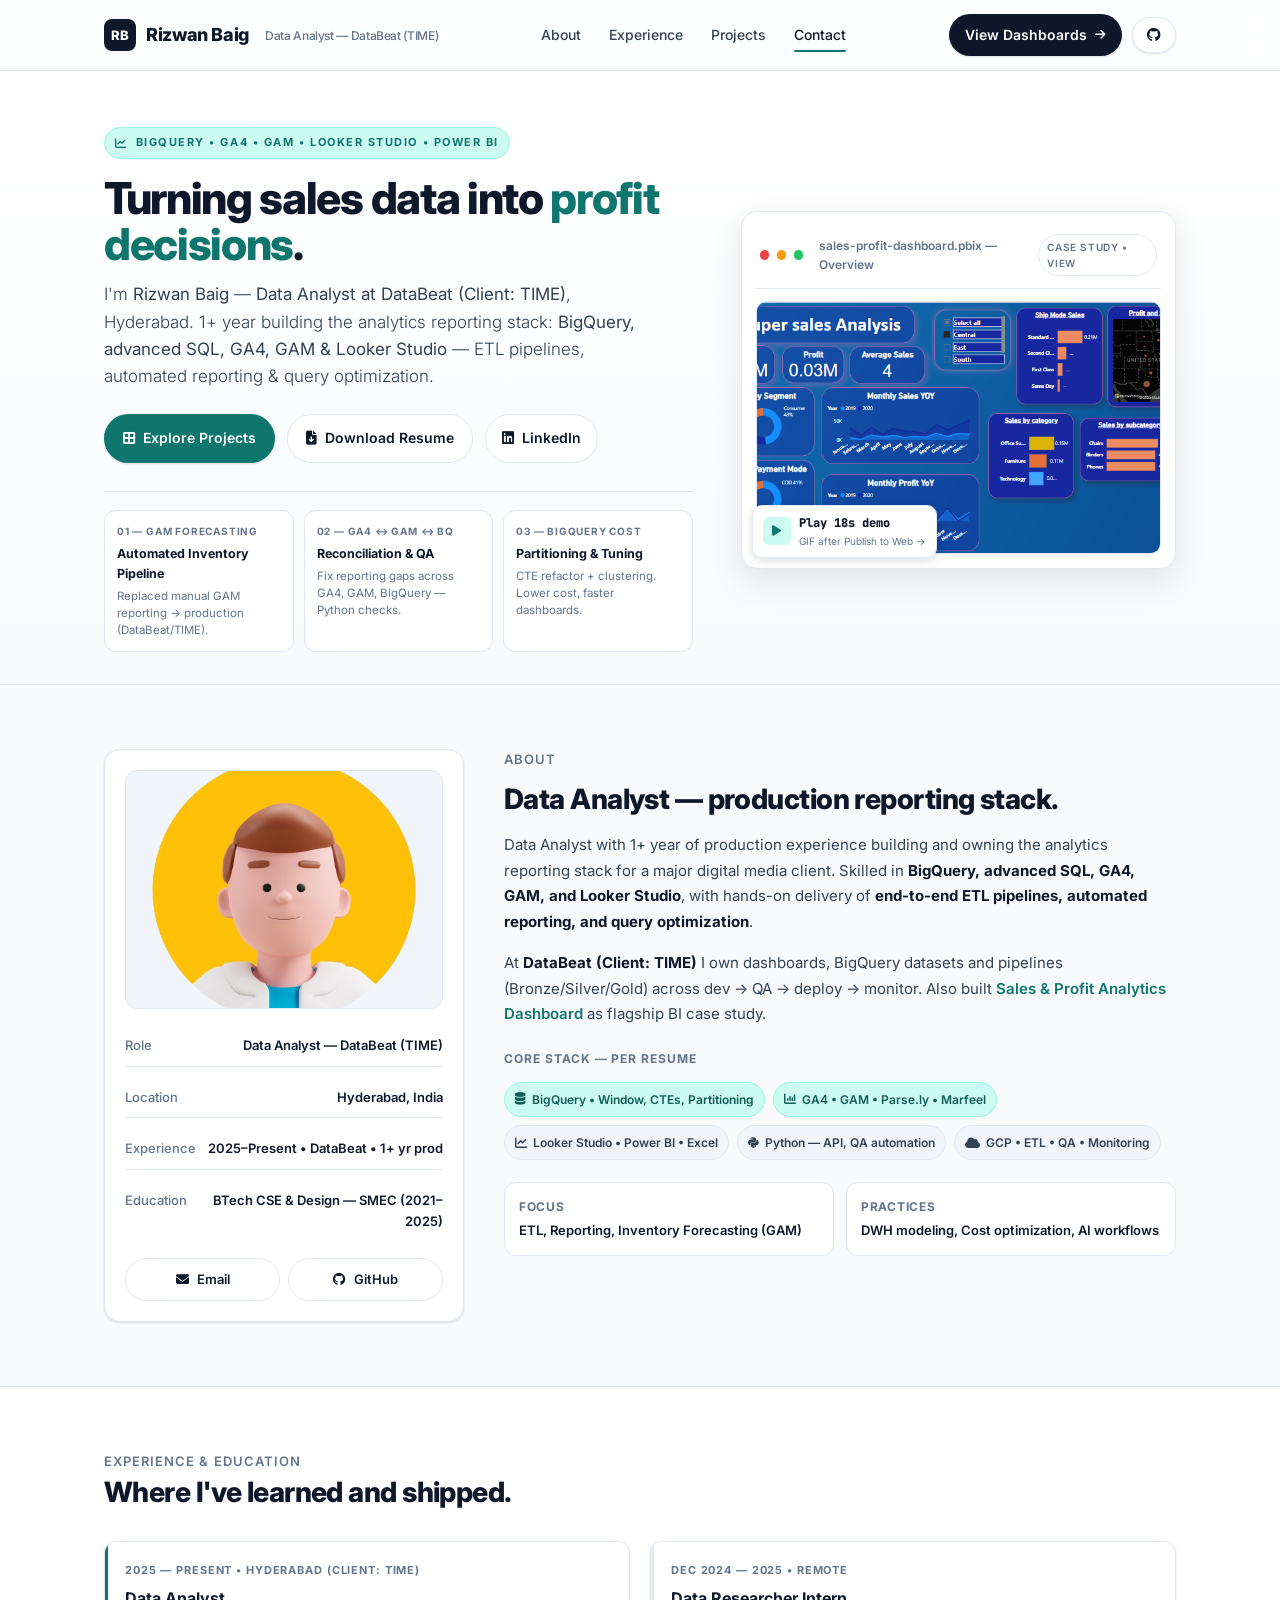
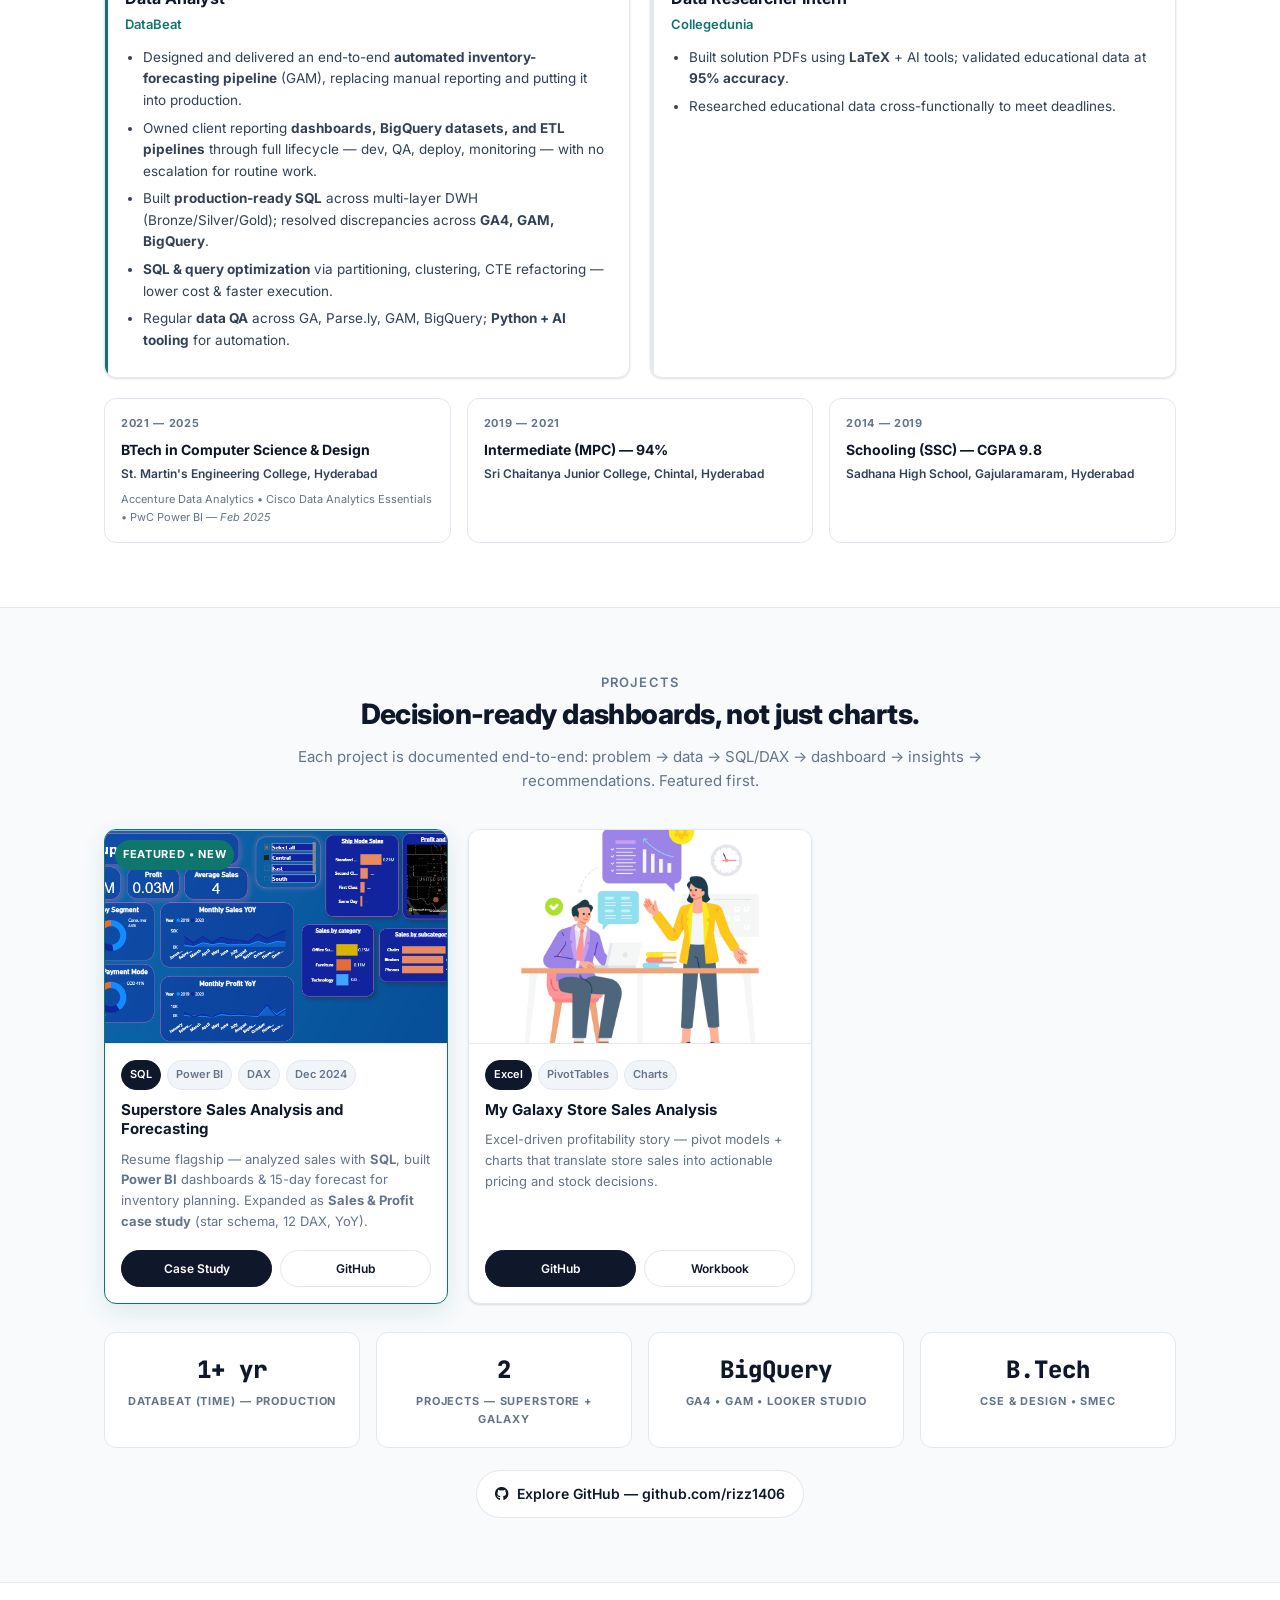
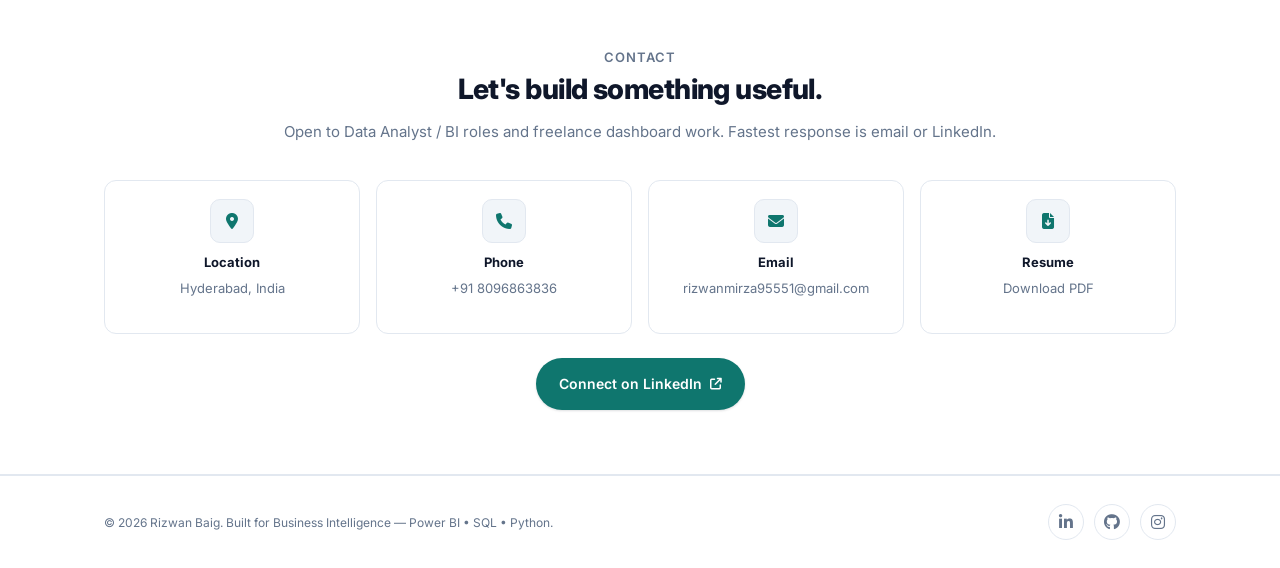
==== index.html @ 7c64c10b "fix: keep only 2 projects (Superstore flagship + Galaxy) per resume — remove Telco churn, dedupe" ====
<!DOCTYPE html>
<html lang="en">
<head>
  <meta charset="utf-8">
  <meta name="viewport" content="width=device-width, initial-scale=1">
  <meta name="description" content="Rizwan Baig — Data Analyst at DataBeat (Client: TIME). BigQuery, SQL, GA4, GAM, Looker Studio, Power BI. Hyderabad, India.">
  <meta property="og:title" content="Rizwan Baig — Data Analyst | DataBeat (TIME)">
  <meta property="og:description" content="Data Analyst • DataBeat (TIME) — BigQuery • GA4 • GAM • Looker Studio • Power BI">
  <title>Rizwan Baig — Data Analyst | DataBeat (TIME)</title>

  <link rel="preconnect" href="https://fonts.googleapis.com">
  <link rel="preconnect" href="https://fonts.gstatic.com" crossorigin>
  <link href="https://fonts.googleapis.com/css2?family=Inter:wght@400;500;600;700;800&family=JetBrains+Mono:wght@500&display=swap" rel="stylesheet">
  <link rel="stylesheet" href="https://cdnjs.cloudflare.com/ajax/libs/font-awesome/6.5.1/css/all.min.css">
  <link rel="stylesheet" href="css/bootstrap.min.css">
  <link rel="stylesheet" href="css/style.css">
  <link rel="stylesheet" href="css/professional.css">
  <link rel="icon" href="images/about-me.png">
</head>
<body>

  <!-- NAV -->
  <nav class="pro-nav" id="top">
    <div class="nav-inner">
      <a class="brand" href="#top" aria-label="Home">
        <span class="brand-mark">RB</span>
        Rizwan Baig
        <span style="font-weight:500; color:var(--muted); font-size:12px; margin-left:6px; display:none;" class="d-none d-lg-inline">Data Analyst — DataBeat (TIME)</span>
      </a>
      <div class="nav-links" id="navLinks">
        <a href="#about" class="active">About</a>
        <a href="#experience">Experience</a>
        <a href="#projects">Projects</a>
        <a href="#contact">Contact</a>
      </div>
      <div style="display:flex; gap:10px; align-items:center;">
        <a href="projects/sales-profit-dashboard/" class="nav-cta nav-cta--desktop">View Dashboards <i class="fa-solid fa-arrow-right" style="font-size:12px;"></i></a>
        <a href="https://github.com/rizz1406" target="_blank" rel="noopener" class="nav-cta" style="background:white; color:var(--text); border:1px solid var(--border); padding:10px 14px;" aria-label="GitHub"><i class="fa-brands fa-github"></i></a>
        <button class="menu-btn" id="menuBtn" aria-label="Menu"><i class="fa-solid fa-bars"></i></button>
      </div>
    </div>
  </nav>

  <!-- HERO -->
  <section class="pro-hero">
    <div class="hero-grid">
      <div class="hero-copy reveal in">
        <span class="eyebrow"><i class="fa-solid fa-chart-line"></i> BigQuery • GA4 • GAM • Looker Studio • Power BI</span>
        <h1>Turning sales data into <span>profit decisions</span>.</h1>
        <p class="lead">I'm <strong>Rizwan Baig</strong> — <strong>Data Analyst at DataBeat (Client: TIME)</strong>, Hyderabad. 1+ year building the analytics reporting stack: <strong>BigQuery, advanced SQL, GA4, GAM & Looker Studio</strong> — ETL pipelines, automated reporting & query optimization.</p>
        <div class="hero-actions">
          <a href="#projects" class="btn-primary-pro"><i class="fa-solid fa-border-all"></i> Explore Projects</a>
          <a href="https://drive.google.com/uc?export=download&id=1IJpdyp8raIT2Bq-X567glrR4Uj1juJTe" class="btn-secondary-pro"><i class="fa-solid fa-file-arrow-down"></i> Download Resume</a>
          <a href="https://www.linkedin.com/in/rizwanbaig001/" target="_blank" rel="noopener" class="btn-secondary-pro" style="padding:12px 16px;"><i class="fa-brands fa-linkedin"></i> LinkedIn</a>
        </div>
        <div class="hero-services" style="display:grid; grid-template-columns: repeat(3,1fr); gap:10px; padding-top:18px; border-top:1px solid var(--border);">
          <div style="background:white; border:1px solid var(--border); border-radius:12px; padding:12px;">
            <div style="font-size:10px; font-weight:700; letter-spacing:.08em; text-transform:uppercase; color:var(--muted);">01 — GAM Forecasting</div>
            <div style="font-size:12.5px; font-weight:700; color:var(--navy); margin:5px 0 4px;">Automated Inventory Pipeline</div>
            <div style="font-size:11.5px; color:var(--muted); line-height:1.5;">Replaced manual GAM reporting → production (DataBeat/TIME).</div>
          </div>
          <div style="background:white; border:1px solid var(--border); border-radius:12px; padding:12px;">
            <div style="font-size:10px; font-weight:700; letter-spacing:.08em; text-transform:uppercase; color:var(--muted);">02 — GA4 ↔ GAM ↔ BQ</div>
            <div style="font-size:12.5px; font-weight:700; color:var(--navy); margin:5px 0 4px;">Reconciliation & QA</div>
            <div style="font-size:11.5px; color:var(--muted); line-height:1.5;">Fix reporting gaps across GA4, GAM, BigQuery — Python checks.</div>
          </div>
          <div style="background:white; border:1px solid var(--border); border-radius:12px; padding:12px;">
            <div style="font-size:10px; font-weight:700; letter-spacing:.08em; text-transform:uppercase; color:var(--muted);">03 — BigQuery Cost</div>
            <div style="font-size:12.5px; font-weight:700; color:var(--navy); margin:5px 0 4px;">Partitioning & Tuning</div>
            <div style="font-size:11.5px; color:var(--muted); line-height:1.5;">CTE refactor + clustering. Lower cost, faster dashboards.</div>
          </div>
        </div>
        <style>@media(max-width: 700px){ .hero-services{ grid-template-columns:1fr !important; } }</style>
      </div>

      <div class="hero-preview reveal in" style="transition-delay:.08s">
        <div class="preview-bar">
          <span class="dot" style="background:#ef4444"></span><span class="dot" style="background:#f59e0b"></span><span class="dot" style="background:#22c55e"></span>
          <span style="margin-left:8px; font-size:12px; font-weight:600; color:var(--muted);">sales-profit-dashboard.pbix — Overview</span>
          <span style="margin-left:auto; font-size:10px; font-weight:600; letter-spacing:.06em; text-transform:uppercase; color:var(--muted); background:white; border:1px solid var(--border); padding:4px 8px; border-radius:999px;">Case Study • View</span>
        </div>
        <img class="preview-img" src="images/proj_3.jpg" alt="Sales & Profit Dashboard preview — Power BI (replace with GIF after publish)" loading="eager" style="opacity:.98;">
        <div class="floating-kpi" style="left:10px; bottom:10px; padding:8px 10px; gap:8px; max-width: 200px; border-radius:10px;">
          <div class="kpi-icon" style="width:28px; height:28px; border-radius:6px; font-size:12px;"><i class="fa-solid fa-play"></i></div>
          <div>
            <div class="kpi-value mono" style="font-size:12px;">Play 18s demo</div>
            <div class="kpi-sub" style="font-size:10px;">GIF after Publish to Web →</div>
          </div>
        </div>
      </div>
    </div>
  </section>

  <!-- ABOUT -->
  <section class="pro-section" id="about">
    <div class="container-pro">
      <div class="about-grid">
        <div class="about-card reveal">
          <img class="avatar" src="images/about-me.png" alt="Rizwan Baig portrait">
          <div class="about-meta">
            <div class="meta-row"><span class="meta-k">Role</span><span class="meta-v">Data Analyst — DataBeat (TIME)</span></div>
            <div class="meta-row"><span class="meta-k">Location</span><span class="meta-v">Hyderabad, India</span></div>
            <div class="meta-row"><span class="meta-k">Experience</span><span class="meta-v">2025–Present • DataBeat • 1+ yr prod</span></div>
            <div class="meta-row"><span class="meta-k">Education</span><span class="meta-v">BTech CSE & Design — SMEC (2021–2025)</span></div>
          </div>
          <div style="margin-top:16px; display:flex; gap:8px;">
            <a href="mailto:rizwanmirza95551@gmail.com" class="btn-secondary-pro" style="flex:1; justify-content:center; padding:10px 12px; font-size:13px;"><i class="fa-solid fa-envelope"></i> Email</a>
            <a href="https://github.com/rizz1406" target="_blank" rel="noopener" class="btn-secondary-pro" style="flex:1; justify-content:center; padding:10px 12px; font-size:13px;"><i class="fa-brands fa-github"></i> GitHub</a>
          </div>
        </div>

        <div class="reveal" style="transition-delay:.06s">
          <div class="kicker" style="margin-bottom:8px;">About</div>
          <h2 style="font-size:28px; font-weight:800; letter-spacing:-.02em; color:var(--navy); margin-bottom:12px;">Data Analyst — production reporting stack.</h2>
          <div class="prose">
            <p>Data Analyst with 1+ year of production experience building and owning the analytics reporting stack for a major digital media client. Skilled in <strong>BigQuery, advanced SQL, GA4, GAM, and Looker Studio</strong>, with hands-on delivery of <strong>end-to-end ETL pipelines, automated reporting, and query optimization</strong>.</p>
            <p>At <strong>DataBeat (Client: TIME)</strong> I own dashboards, BigQuery datasets and pipelines (Bronze/Silver/Gold) across dev → QA → deploy → monitor. Also built <a href="projects/sales-profit-dashboard/" style="font-weight:600;">Sales & Profit Analytics Dashboard</a> as flagship BI case study.</p>
          </div>

          <div style="margin-top:22px;">
            <div style="font-size:12px; font-weight:700; letter-spacing:.08em; text-transform:uppercase; color:var(--muted); margin-bottom:10px;">Core Stack — per resume</div>
            <div class="pill-row">
              <span class="pill accent"><i class="fa-solid fa-database"></i> BigQuery • Window, CTEs, Partitioning</span>
              <span class="pill accent"><i class="fa-solid fa-chart-column"></i> GA4 • GAM • Parse.ly • Marfeel</span>
              <span class="pill"><i class="fa-solid fa-chart-line"></i> Looker Studio • Power BI • Excel</span>
              <span class="pill"><i class="fa-brands fa-python"></i> Python — API, QA automation</span>
              <span class="pill"><i class="fa-solid fa-cloud"></i> GCP • ETL • QA • Monitoring</span>
            </div>
          </div>

          <div style="margin-top:22px; display:grid; grid-template-columns: 1fr 1fr; gap:12px;">
            <div style="background:white; border:1px solid var(--border); border-radius:12px; padding:14px;">
              <div style="font-size:12px; font-weight:700; color:var(--muted); letter-spacing:.06em; text-transform:uppercase;">Focus</div>
              <div style="font-size:13px; font-weight:600; color:var(--text); margin-top:4px;">ETL, Reporting, Inventory Forecasting (GAM)</div>
            </div>
            <div style="background:white; border:1px solid var(--border); border-radius:12px; padding:14px;">
              <div style="font-size:12px; font-weight:700; color:var(--muted); letter-spacing:.06em; text-transform:uppercase;">Practices</div>
              <div style="font-size:13px; font-weight:600; color:var(--text); margin-top:4px;">DWH modeling, Cost optimization, AI workflows</div>
            </div>
          </div>
        </div>
      </div>
    </div>
  </section>

  <!-- EXPERIENCE + EDUCATION -->
  <section class="pro-section alt" id="experience">
    <div class="container-pro">
      <div class="section-head left reveal">
        <div class="kicker">Experience & Education</div>
        <h2 style="text-align:left;">Where I've learned and shipped.</h2>
      </div>

      <div class="timeline reveal">
        <div class="timeline-card featured">
          <div class="date">2025 — Present • Hyderabad (Client: TIME)</div>
          <h3>Data Analyst</h3>
          <div class="org">DataBeat</div>
          <ul>
            <li>Designed and delivered an end-to-end <strong>automated inventory-forecasting pipeline</strong> (GAM), replacing manual reporting and putting it into production.</li>
            <li>Owned client reporting <strong>dashboards, BigQuery datasets, and ETL pipelines</strong> through full lifecycle — dev, QA, deploy, monitoring — with no escalation for routine work.</li>
            <li>Built <strong>production-ready SQL</strong> across multi-layer DWH (Bronze/Silver/Gold); resolved discrepancies across <strong>GA4, GAM, BigQuery</strong>.</li>
            <li><strong>SQL & query optimization</strong> via partitioning, clustering, CTE refactoring — lower cost & faster execution.</li>
            <li>Regular <strong>data QA</strong> across GA, Parse.ly, GAM, BigQuery; <strong>Python + AI tooling</strong> for automation.</li>
          </ul>
        </div>
        <div class="timeline-card">
          <div class="date">Dec 2024 — 2025 • Remote</div>
          <h3>Data Researcher Intern</h3>
          <div class="org">Collegedunia</div>
          <ul>
            <li>Built solution PDFs using <strong>LaTeX</strong> + AI tools; validated educational data at <strong>95% accuracy</strong>.</li>
            <li>Researched educational data cross-functionally to meet deadlines.</li>
          </ul>
        </div>
      </div>

      <div class="edu-grid reveal">
        <div class="edu-card">
          <div class="edu-date">2021 — 2025</div>
          <h4>BTech in Computer Science & Design</h4>
          <div class="edu-org">St. Martin's Engineering College, Hyderabad</div>
          <div style="margin-top:8px; font-size:11px; color:var(--muted);">Accenture Data Analytics • Cisco Data Analytics Essentials • PwC Power BI — <em>Feb 2025</em></div>
        </div>
        <div class="edu-card">
          <div class="edu-date">2019 — 2021</div>
          <h4>Intermediate (MPC) — 94%</h4>
          <div class="edu-org">Sri Chaitanya Junior College, Chintal, Hyderabad</div>
        </div>
        <div class="edu-card">
          <div class="edu-date">2014 — 2019</div>
          <h4>Schooling (SSC) — CGPA 9.8</h4>
          <div class="edu-org">Sadhana High School, Gajularamaram, Hyderabad</div>
        </div>
      </div>
    </div>
  </section>

  <!-- PROJECTS -->
  <section class="pro-section" id="projects">
    <div class="container-pro">
      <div class="section-head reveal">
        <div class="kicker">Projects</div>
        <h2>Decision-ready dashboards, not just charts.</h2>
        <p>Each project is documented end-to-end: problem → data → SQL/DAX → dashboard → insights → recommendations. Featured first.</p>
      </div>

      <div class="project-grid">
        <!-- Featured: Sales & Profit -->
        <article class="pro-card featured reveal">
          <div class="pro-card-media">
            <span class="badge-featured">Featured • NEW</span>
            <img src="images/proj_3.jpg" alt="Sales & Profit Analytics Dashboard — Power BI" loading="lazy">
          </div>
          <div class="pro-card-body">
            <div class="pro-tags">
              <span class="tag dark">SQL</span><span class="tag">Power BI</span><span class="tag">DAX</span><span class="tag">Dec 2024</span>
            </div>
            <h3><a href="projects/sales-profit-dashboard/">Superstore Sales Analysis and Forecasting</a></h3>
            <p>Resume flagship — analyzed sales with <strong>SQL</strong>, built <strong>Power BI</strong> dashboards & 15-day forecast for inventory planning. Expanded as <strong>Sales & Profit case study</strong> (star schema, 12 DAX, YoY).</p>
            <div class="pro-actions">
              <a href="projects/sales-profit-dashboard/" class="primary">Case Study</a>
              <a href="https://github.com/rizz1406/Superstore-Sales-Analysis" target="_blank" rel="noopener">GitHub</a>
            </div>
          </div>
        </article>

        <!-- Galaxy Store -->
        <article class="pro-card reveal" style="transition-delay:.08s">
          <div class="pro-card-media">
            <img src="images/proj_2.jpg" alt="My Galaxy Store Sales Analysis — Excel" loading="lazy">
          </div>
          <div class="pro-card-body">
            <div class="pro-tags"><span class="tag dark">Excel</span><span class="tag">PivotTables</span><span class="tag">Charts</span></div>
            <h3><a href="https://github.com/rizz1406/My-Galaxy-Store-Sales-Analysis" target="_blank" rel="noopener">My Galaxy Store Sales Analysis</a></h3>
            <p>Excel-driven profitability story — pivot models + charts that translate store sales into actionable pricing and stock decisions.</p>
            <div class="pro-actions">
              <a href="https://github.com/rizz1406/My-Galaxy-Store-Sales-Analysis" target="_blank" rel="noopener" class="primary">GitHub</a>
              <a href="https://github.com/rizz1406/My-Galaxy-Store-Sales-Analysis" target="_blank" rel="noopener">Workbook</a>
            </div>
          </div>
        </article>


      </div>

      <div class="stats-strip reveal" style="margin-top:28px;">
        <div class="stat"><div class="stat-num mono">1+ yr</div><div class="stat-label">DataBeat (TIME) — Production</div></div>
        <div class="stat"><div class="stat-num mono">2</div><div class="stat-label">Projects — Superstore + Galaxy</div></div>
        <div class="stat"><div class="stat-num mono">BigQuery</div><div class="stat-label">GA4 • GAM • Looker Studio</div></div>
        <div class="stat"><div class="stat-num mono">B.Tech</div><div class="stat-label">CSE & Design • SMEC</div></div>
      </div>

      <div style="text-align:center; margin-top:22px;" class="reveal">
        <a href="https://github.com/rizz1406" target="_blank" rel="noopener" class="btn-secondary-pro" style="border-radius:999px;"><i class="fa-brands fa-github"></i> Explore GitHub — github.com/rizz1406</a>
      </div>
    </div>
  </section>

  <!-- CONTACT -->
  <section class="pro-section alt" id="contact">
    <div class="container-pro">
      <div class="section-head reveal">
        <div class="kicker">Contact</div>
        <h2>Let's build something useful.</h2>
        <p>Open to Data Analyst / BI roles and freelance dashboard work. Fastest response is email or LinkedIn.</p>
      </div>

      <div class="contact-grid reveal">
        <div class="contact-card">
          <div class="contact-icon"><i class="fa-solid fa-location-dot"></i></div>
          <h4>Location</h4>
          <p>Hyderabad, India</p>
        </div>
        <div class="contact-card">
          <div class="contact-icon"><i class="fa-solid fa-phone"></i></div>
          <h4>Phone</h4>
          <p><a href="tel:+918096863836">+91 8096863836</a></p>
        </div>
        <div class="contact-card">
          <div class="contact-icon"><i class="fa-solid fa-envelope"></i></div>
          <h4>Email</h4>
          <p><a href="mailto:rizwanmirza95551@gmail.com">rizwanmirza95551@gmail.com</a></p>
        </div>
        <div class="contact-card">
          <div class="contact-icon"><i class="fa-solid fa-file-arrow-down"></i></div>
          <h4>Resume</h4>
          <p><a href="https://drive.google.com/uc?export=download&id=1IJpdyp8raIT2Bq-X567glrR4Uj1juJTe">Download PDF</a></p>
        </div>
      </div>

      <div style="text-align:center; margin-top:24px;" class="reveal">
        <a href="https://www.linkedin.com/in/rizwanbaig001/" target="_blank" rel="noopener" class="btn-primary-pro" style="border-radius:999px; padding:14px 22px;">Connect on LinkedIn <i class="fa-solid fa-arrow-up-right-from-square" style="font-size:12px;"></i></a>
      </div>
    </div>
  </section>

  <footer class="pro-footer">
    <div class="footer-inner">
      <p>© <span id="year"></span> Rizwan Baig. Built for Business Intelligence — Power BI • SQL • Python.</p>
      <div class="socials">
        <a href="https://www.linkedin.com/in/rizwanbaig001/" target="_blank" rel="noopener" aria-label="LinkedIn"><i class="fa-brands fa-linkedin-in"></i></a>
        <a href="https://github.com/rizz1406" target="_blank" rel="noopener" aria-label="GitHub"><i class="fa-brands fa-github"></i></a>
        <a href="https://www.instagram.com/rizwan_since_2002" target="_blank" rel="noopener" aria-label="Instagram"><i class="fa-brands fa-instagram"></i></a>
      </div>
    </div>
  </footer>

  <script>
    document.getElementById('year').textContent = new Date().getFullYear();
    const btn = document.getElementById('menuBtn');
    const nav = document.querySelector('.pro-nav');
    const links = document.getElementById('navLinks');
    if(btn){
      btn.addEventListener('click', ()=> nav.classList.toggle('open'));
      links.querySelectorAll('a').forEach(a=> a.addEventListener('click', ()=> nav.classList.remove('open')));
    }
    // active link on scroll
    const sections = ['about','experience','projects','contact'].map(id=> document.getElementById(id));
    const navAs = [...document.querySelectorAll('.pro-nav .nav-links a')];
    const obs = new IntersectionObserver(entries=>{
      entries.forEach(e=>{
        if(e.isIntersecting){
          navAs.forEach(a=> a.classList.toggle('active', a.getAttribute('href') === '#'+e.target.id));
        }
      });
    }, { rootMargin: '-45% 0px -50% 0px', threshold:0 });
    sections.forEach(s=> s && obs.observe(s));
    // reveal
    const reveals = document.querySelectorAll('.reveal');
    const ro = new IntersectionObserver(es=>{
      es.forEach(en=> { if(en.isIntersecting){ en.target.classList.add('in'); ro.unobserve(en.target);} });
    }, { threshold:.12 });
    reveals.forEach(r=> ro.observe(r));
    // smooth scroll (fallback)
    document.querySelectorAll('a[href^="#"]').forEach(a=>{
      a.addEventListener('click', e=>{
        const id = a.getAttribute('href');
        if(id.length>1){
          const el = document.querySelector(id);
          if(el){ e.preventDefault(); el.scrollIntoView({behavior:'smooth', block:'start'}); history.pushState(null,null,id); }
        }
      });
    });
  </script>
</body>
</html>
---- css/professional.css ----
/* ==========================================================================
   Professional Portfolio — Executive Minimal (BI)
   Overrides Clark template. Light, slate + teal, Inter, no childish motion.
   Loaded AFTER style.css. Safe to keep old style.css for grid only.
   ========================================================================== */
@import url('https://fonts.googleapis.com/css2?family=Inter:wght@400;500;600;700;800&family=JetBrains+Mono:wght@500&display=swap');

:root{
  --bg: #f8fafc;
  --surface: #ffffff;
  --surface-2: #f1f5f9;
  --border: #e2e8f0;
  --border-strong: #cbd5e1;
  --text: #0f172a;
  --text-2: #334155;
  --muted: #64748b;
  --muted-2: #94a3b8;
  --accent: #0f766e;
  --accent-hover: #115e59;
  --accent-soft: #ccfbf1;
  --accent-2: #0e7490;
  --navy: #0f172a;
  --radius-lg: 16px;
  --radius-md: 12px;
  --radius-sm: 8px;
  --shadow-sm: 0 1px 2px rgba(15,23,42,.06), 0 1px 3px rgba(15,23,42,.08);
  --shadow-md: 0 4px 12px rgba(15,23,42,.08), 0 2px 6px rgba(15,23,42,.06);
  --shadow-lg: 0 12px 32px rgba(15,23,42,.10);
  --max: 1120px;
}

/* Reset body from dark Clark */
html{ scroll-behavior:smooth; scroll-padding-top:72px; }
body{
  font-family: 'Inter', system-ui, -apple-system, Segoe UI, Roboto, Helvetica, Arial, sans-serif !important;
  background: var(--bg) !important;
  color: var(--text) !important;
  line-height: 1.6;
  -webkit-font-smoothing: antialiased;
  text-rendering: optimizeLegibility;
}
a{ color: var(--accent); }
a:hover{ color: var(--accent-hover); text-decoration: none; }
img{ max-width:100%; }

/* Disable childish animations globally */
.bounce-animation, .shake-animation, .rotate-animation, .pulse-animation,
#typing-animation, .ftco-animate, .owl-carousel, #ftco-loader { animation: none !important; }
.zoom-effect:hover{ transform: none !important; }

/* Utilities */
.container-pro{ max-width: var(--max); margin: 0 auto; padding: 0 24px; }
.eyebrow{
  display:inline-flex; align-items:center; gap:8px;
  font-size: 11px; font-weight:700; letter-spacing:.14em; text-transform:uppercase;
  color: var(--accent); background: var(--accent-soft); border:1px solid #99f6e4;
  padding: 6px 10px; border-radius: 999px;
}
.kicker{ font-size:13px; font-weight:600; letter-spacing:.08em; text-transform:uppercase; color:var(--muted); }
.mono{ font-family:'JetBrains Mono', monospace; }

/* NAV — glass, light */
.pro-nav{
  position: sticky; top:0; z-index: 100;
  background: rgba(255,255,255,.78);
  backdrop-filter: blur(12px) saturate(180%);
  -webkit-backdrop-filter: blur(12px) saturate(180%);
  border-bottom: 1px solid var(--border);
}
.pro-nav .nav-inner{
  max-width: var(--max); margin:0 auto; padding: 14px 24px;
  display:flex; align-items:center; justify-content:space-between; gap:24px;
}
.pro-nav .brand{
  font-weight:800; font-size:18px; letter-spacing:-.02em; color:var(--navy);
  display:flex; align-items:center; gap:10px; text-decoration:none;
}
.pro-nav .brand-mark{
  width:32px; height:32px; border-radius:8px; background:var(--navy); color:white;
  display:grid; place-items:center; font-size:13px; font-weight:800;
}
.pro-nav .nav-links{ display:flex; align-items:center; gap:28px; }
.pro-nav .nav-links a{
  font-size:14px; font-weight:500; color:var(--text-2); text-decoration:none; position:relative;
}
.pro-nav .nav-links a:hover{ color:var(--text); }
.pro-nav .nav-links a.active{ color:var(--text); }
.pro-nav .nav-links a.active::after{
  content:""; position:absolute; left:0; right:0; bottom:-6px; height:2px; background:var(--accent); border-radius:2px;
}
.pro-nav .nav-cta{
  display:inline-flex; align-items:center; gap:8px;
  background: var(--navy); color:white; font-size:14px; font-weight:600;
  padding: 10px 16px; border-radius: 999px; text-decoration:none;
  box-shadow: var(--shadow-sm); transition: all .15s;
}
.pro-nav .nav-cta:hover{ background:#1e293b; transform: translateY(-1px); box-shadow: var(--shadow-md); }
.pro-nav .menu-btn{ display:none; background:none; border:1px solid var(--border); border-radius:8px; padding:8px 10px; }
@media(max-width: 860px){
  .pro-nav .nav-links, .pro-nav .nav-cta--desktop{ display:none; }
  .pro-nav .menu-btn{ display:inline-flex; }
  .pro-nav.open .nav-links{ display:flex; flex-direction:column; align-items:flex-start; position:absolute; top:64px; left:0; right:0; background:white; border-bottom:1px solid var(--border); padding:16px 24px; gap:16px; }
}

/* HERO — split */
.pro-hero{
  background: linear-gradient(180deg, #ffffff 0%, #f8fafc 100%);
  border-bottom: 1px solid var(--border);
  padding: 56px 0 32px;
}
.pro-hero .hero-grid{
  max-width: var(--max); margin:0 auto; padding: 0 24px;
  display:grid; grid-template-columns: 1.15fr .85fr; gap: 48px; align-items:center;
}
@media(max-width: 900px){ .pro-hero .hero-grid{ grid-template-columns: 1fr; gap:32px; } }
.hero-copy h1{
  font-size: clamp(32px, 5vw, 44px); font-weight:800; letter-spacing:-.03em; line-height:1.05; color:var(--navy);
  margin: 16px 0 14px;
}
.hero-copy h1 span{ color: var(--accent); }
.hero-copy .lead{
  font-size: 17px; line-height:1.6; color:var(--text-2); max-width: 56ch; margin:0 0 24px;
}
.hero-actions{ display:flex; flex-wrap:wrap; gap:12px; margin-bottom: 28px; }
.btn-primary-pro{
  display:inline-flex; align-items:center; gap:8px;
  background: var(--accent); color:white; font-weight:600; font-size:14px;
  padding: 12px 18px; border-radius: 999px; text-decoration:none; border:1px solid transparent;
  transition: all .15s; box-shadow: var(--shadow-sm);
}
.btn-primary-pro:hover{ background: var(--accent-hover); color:white; transform: translateY(-1px); box-shadow: var(--shadow-md); }
.btn-secondary-pro{
  display:inline-flex; align-items:center; gap:8px;
  background: white; color:var(--text); font-weight:600; font-size:14px;
  padding: 12px 18px; border-radius: 999px; text-decoration:none; border:1px solid var(--border);
}
.btn-secondary-pro:hover{ background: var(--surface-2); color:var(--text); border-color:var(--border-strong); }
.hero-proof{
  display:flex; flex-wrap:wrap; gap:12px; padding-top: 20px; border-top:1px solid var(--border);
}
.hero-proof .proof-item{
  display:flex; align-items:center; gap:10px; background: white; border:1px solid var(--border);
  padding: 10px 12px; border-radius: 12px; min-width: 140px;
}
.hero-proof .proof-num{ font-weight:800; font-size:18px; color:var(--navy); line-height:1; }
.hero-proof .proof-label{ font-size:12px; color:var(--muted); font-weight:500; line-height:1.2; }

/* Dashboard preview card */
.hero-preview{
  position:relative; background:white; border:1px solid var(--border); border-radius: var(--radius-lg);
  padding: 14px; box-shadow: var(--shadow-lg); overflow:hidden;
}
.hero-preview .preview-bar{
  display:flex; align-items:center; gap:8px; padding: 8px 4px 12px; border-bottom:1px solid var(--border); margin-bottom:12px;
}
.hero-preview .dot{ width:10px; height:10px; border-radius:999px; }
.hero-preview .preview-img{
  width:100%; aspect-ratio: 16/10; object-fit:cover; border-radius: 10px; border:1px solid var(--border); background: var(--surface-2);
}
.hero-preview .floating-kpi{
  position:absolute; left: -14px; bottom: 22px; background:white; border:1px solid var(--border);
  border-radius:12px; padding:12px 14px; box-shadow: var(--shadow-md); display:flex; gap:12px; align-items:center;
  max-width: 220px;
}
@media(max-width:900px){ .hero-preview .floating-kpi{ left:12px; bottom:12px; } }
.floating-kpi .kpi-icon{ width:36px; height:36px; border-radius:8px; background:var(--accent-soft); color:var(--accent); display:grid; place-items:center; }
.floating-kpi .kpi-value{ font-weight:800; font-size:15px; color:var(--navy); }
.floating-kpi .kpi-sub{ font-size:11px; color:var(--muted); }

/* Section base */
.pro-section{ padding: 64px 0; }
.pro-section.alt{ background: white; border-top:1px solid var(--border); border-bottom:1px solid var(--border); }
.section-head{ max-width: 720px; margin: 0 auto 36px; text-align:center; }
.section-head h2{ font-size:28px; font-weight:800; letter-spacing:-.02em; color:var(--navy); margin-bottom:10px; }
.section-head p{ color:var(--muted); font-size:15px; line-height:1.6; }
.section-head.left{ text-align:left; margin:0 0 28px; max-width:none; }

/* About */
.about-grid{ display:grid; grid-template-columns: 360px 1fr; gap:40px; align-items:start; }
@media(max-width:900px){ .about-grid{ grid-template-columns:1fr; } }
.about-card{
  background:white; border:1px solid var(--border); border-radius: var(--radius-lg); padding:20px; box-shadow: var(--shadow-sm);
}
.about-card .avatar{ width:100%; aspect-ratio: 4/3; object-fit:cover; border-radius:12px; border:1px solid var(--border); background:var(--surface-2); }
.about-meta{ margin-top:16px; display:grid; gap:10px; }
.about-meta .meta-row{ display:flex; justify-content:space-between; gap:12px; font-size:13px; padding:10px 0; border-bottom:1px solid var(--border); }
.about-meta .meta-row:last-child{ border:none; }
.about-meta .meta-k{ color:var(--muted); font-weight:500; }
.about-meta .meta-v{ color:var(--text); font-weight:600; text-align:right; }
.pill-row{ display:flex; flex-wrap:wrap; gap:8px; margin-top:14px; }
.pill{
  font-size:12px; font-weight:600; padding:7px 10px; border-radius:999px;
  background: var(--surface-2); border:1px solid var(--border); color:var(--text-2);
  display:inline-flex; align-items:center; gap:6px;
}
.pill.accent{ background: var(--accent-soft); border-color:#99f6e4; color: var(--accent-hover); }
.prose{ color:var(--text-2); font-size:15px; line-height:1.7; }
.prose strong{ color:var(--text); }

/* Experience / Education timeline */
.timeline{ display:grid; grid-template-columns:1fr 1fr; gap:20px; }
@media(max-width:800px){ .timeline{ grid-template-columns:1fr; } }
.timeline-card{
  background:white; border:1px solid var(--border); border-radius: var(--radius-md); padding:20px; box-shadow: var(--shadow-sm);
  position:relative; overflow:hidden;
}
.timeline-card::before{ content:""; position:absolute; left:0; top:0; bottom:0; width:3px; background:var(--border); }
.timeline-card.featured::before{ background: var(--accent); }
.timeline-card .date{ font-size:11px; font-weight:700; letter-spacing:.08em; text-transform:uppercase; color:var(--muted); }
.timeline-card h3{ font-size:16px; font-weight:700; color:var(--navy); margin:6px 0 4px; }
.timeline-card .org{ font-size:13px; font-weight:600; color:var(--accent); }
.timeline-card ul{ margin:12px 0 0; padding-left:18px; color:var(--text-2); font-size:13.5px; line-height:1.6; }
.timeline-card li{ margin-bottom:6px; }
.edu-grid{ display:grid; grid-template-columns: repeat(3,1fr); gap:16px; margin-top:20px; }
@media(max-width:900px){ .edu-grid{ grid-template-columns:1fr; } }
.edu-card{ background:white; border:1px solid var(--border); border-radius:12px; padding:16px; }
.edu-card .edu-date{ font-size:11px; font-weight:700; letter-spacing:.06em; color:var(--muted); text-transform:uppercase; }
.edu-card h4{ font-size:14px; font-weight:700; margin:6px 0 4px; color:var(--navy); }
.edu-card .edu-org{ font-size:12px; font-weight:600; color:var(--text-2); }

/* Projects */
.project-grid{ display:grid; grid-template-columns: repeat(3,1fr); gap:20px; }
@media(max-width:1000px){ .project-grid{ grid-template-columns: repeat(2,1fr); } }
@media(max-width:640px){ .project-grid{ grid-template-columns:1fr; } }
.pro-card{
  background:white; border:1px solid var(--border); border-radius: var(--radius-md); overflow:hidden;
  display:flex; flex-direction:column; transition: all .18s; box-shadow: var(--shadow-sm);
}
.pro-card:hover{ transform: translateY(-3px); box-shadow: var(--shadow-md); border-color: var(--border-strong); }
.pro-card.featured{ border-color: var(--accent); box-shadow: 0 8px 24px rgba(15,118,110,.12); }
.pro-card .pro-card-media{ aspect-ratio: 16/10; background:var(--surface-2); overflow:hidden; position:relative; border-bottom:1px solid var(--border); }
.pro-card .pro-card-media img{ width:100%; height:100%; object-fit:cover; transition: transform .3s; }
.pro-card:hover .pro-card-media img{ transform: scale(1.03); }
.badge-featured{
  position:absolute; top:10px; left:10px; background:var(--accent); color:white; font-size:11px; font-weight:700;
  letter-spacing:.06em; text-transform:uppercase; padding:6px 8px; border-radius:999px;
}
.pro-card .pro-card-body{ padding:16px; display:flex; flex-direction:column; gap:10px; flex:1; }
.pro-card .pro-tags{ display:flex; flex-wrap:wrap; gap:6px; }
.pro-card .tag{ font-size:11px; font-weight:600; padding:5px 8px; border-radius:999px; background:var(--surface-2); border:1px solid var(--border); color:var(--muted); }
.pro-card .tag.dark{ background:var(--navy); color:white; border-color:var(--navy); }
.pro-card h3{ font-size:15px; font-weight:700; color:var(--navy); line-height:1.3; margin:0; }
.pro-card h3 a{ color:inherit; text-decoration:none; }
.pro-card h3 a:hover{ color:var(--accent); }
.pro-card p{ font-size:13px; color:var(--muted); line-height:1.6; margin:0; flex:1; }
.pro-card .pro-actions{ display:flex; gap:8px; margin-top:8px; }
.pro-card .pro-actions a{
  flex:1; text-align:center; font-size:12px; font-weight:600; padding:8px 10px; border-radius:999px; text-decoration:none;
  border:1px solid var(--border); background:white; color:var(--text);
}
.pro-card .pro-actions a.primary{ background:var(--navy); color:white; border-color:var(--navy); }
.pro-card .pro-actions a:hover{ transform: translateY(-1px); }

/* Stats strip — replaces old counters */
.stats-strip{ display:grid; grid-template-columns: repeat(4,1fr); gap:16px; }
@media(max-width:700px){ .stats-strip{ grid-template-columns: repeat(2,1fr); } }
.stat{ background:white; border:1px solid var(--border); border-radius:12px; padding:18px; text-align:center; }
.stat .stat-num{ font-size:24px; font-weight:800; color:var(--navy); }
.stat .stat-label{ font-size:11px; font-weight:700; letter-spacing:.08em; text-transform:uppercase; color:var(--muted); margin-top:4px; }

/* Contact */
.contact-grid{ display:grid; grid-template-columns: repeat(4,1fr); gap:16px; }
@media(max-width:900px){ .contact-grid{ grid-template-columns: repeat(2,1fr); } }
@media(max-width:500px){ .contact-grid{ grid-template-columns:1fr; } }
.contact-card{
  background:white; border:1px solid var(--border); border-radius:12px; padding:18px; text-align:center;
}
.contact-card .contact-icon{
  width:44px; height:44px; border-radius:10px; background:var(--surface-2); border:1px solid var(--border);
  display:grid; place-items:center; margin:0 auto 10px; color:var(--accent);
}
.contact-card h4{ font-size:13px; font-weight:700; color:var(--navy); margin-bottom:6px; }
.contact-card a, .contact-card p{ font-size:13px; color:var(--muted); text-decoration:none; }
.contact-card a:hover{ color:var(--accent); }

/* Footer */
.pro-footer{ border-top:1px solid var(--border); padding:28px 0; background:white; }
.pro-footer .footer-inner{ max-width:var(--max); margin:0 auto; padding:0 24px; display:flex; flex-wrap:wrap; gap:16px; justify-content:space-between; align-items:center; }
.pro-footer p{ font-size:12px; color:var(--muted); margin:0; }
.socials{ display:flex; gap:10px; }
.socials a{ width:36px; height:36px; border-radius:999px; border:1px solid var(--border); background:white; display:grid; place-items:center; color:var(--muted); text-decoration:none; }
.socials a:hover{ color:var(--accent); border-color:var(--accent); }

/* Kill old dark sections */
.ftco-section, .ftco-about, .ftco-counter, .ftco-hireme, .ftco-footer{ background: transparent !important; }
.ftco-navbar-light{ background: transparent !important; }
/* Hide old loader */
#ftco-loader{ display:none !important; }
/* Typography overrides for any leftover ftco classes */
.heading-section h1.big, .heading-section h2{ color:var(--navy) !important; }
.bio, .about-info li span{ color:var(--text-2) !important; }

/* Smooth reveal (replaces AOS bounce) */
.reveal{ opacity:0; transform: translateY(8px); transition: all .5s ease; }
.reveal.in{ opacity:1; transform:none; }
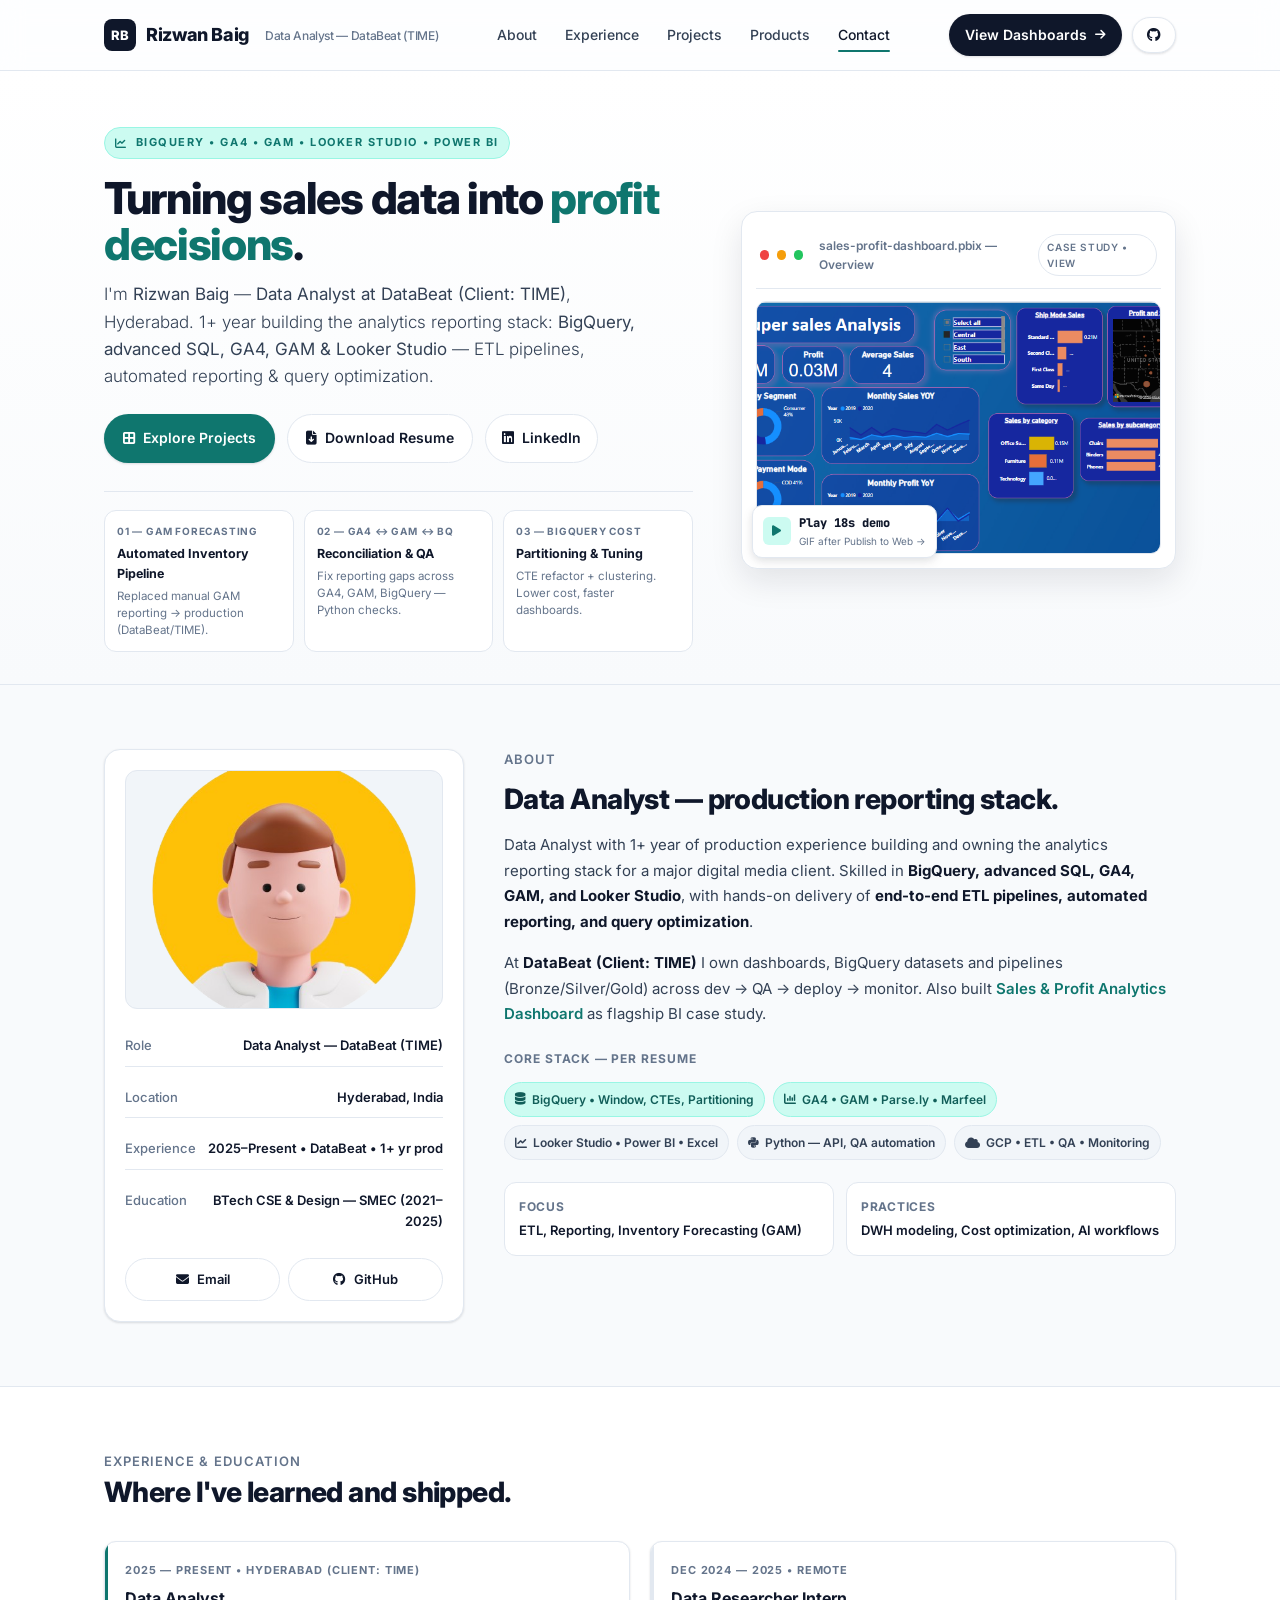
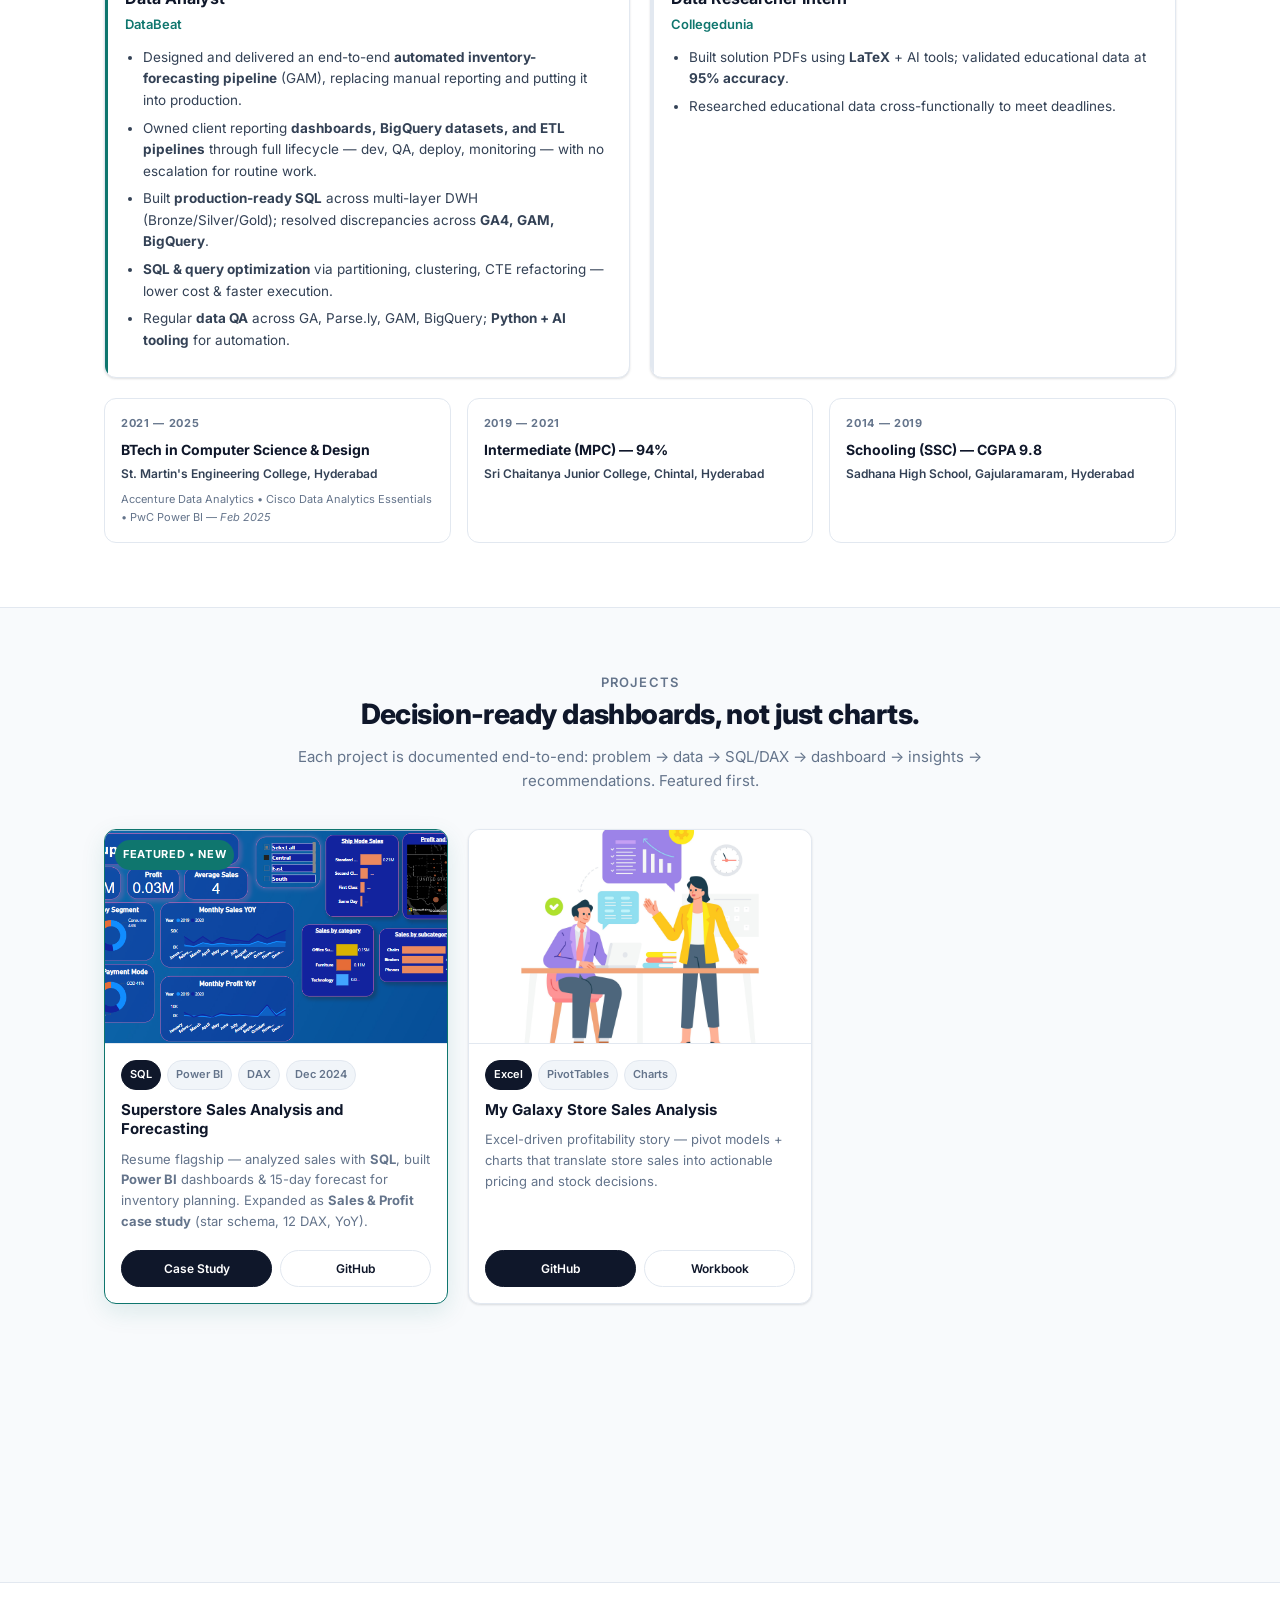
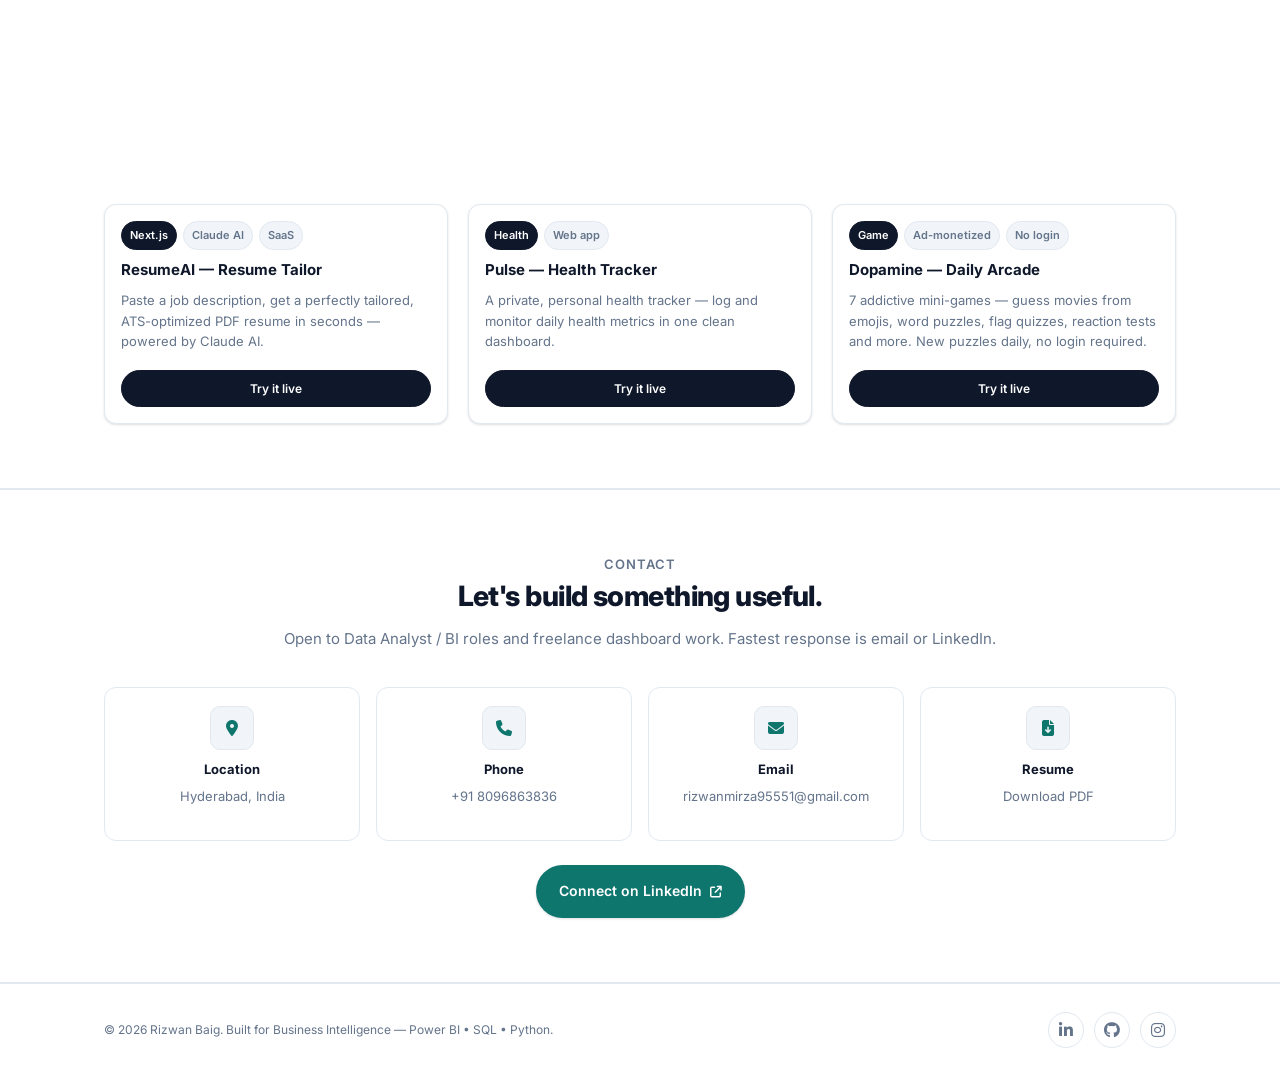
==== commit 2db9fb58: "Add Products section showcasing 3 solo-shipped apps Resume Tailor, Pulse, and Dopamine were built an" ====
--- a/index.html
+++ b/index.html
@@ -31,6 +31,7 @@
         <a href="#about" class="active">About</a>
         <a href="#experience">Experience</a>
         <a href="#projects">Projects</a>
+        <a href="#products">Products</a>
         <a href="#contact">Contact</a>
       </div>
       <div style="display:flex; gap:10px; align-items:center;">
@@ -253,6 +254,55 @@
 
       <div style="text-align:center; margin-top:22px;" class="reveal">
         <a href="https://github.com/rizz1406" target="_blank" rel="noopener" class="btn-secondary-pro" style="border-radius:999px;"><i class="fa-brands fa-github"></i> Explore GitHub — github.com/rizz1406</a>
+      </div>
+    </div>
+  </section>
+
+  <!-- PRODUCTS -->
+  <section class="pro-section alt" id="products">
+    <div class="container-pro">
+      <div class="section-head reveal">
+        <div class="kicker">Products</div>
+        <h2>Solo-built, shipped end-to-end.</h2>
+        <p>Outside the day job, I design, build, and ship real software products using AI-assisted development — idea to production, alone.</p>
+      </div>
+
+      <div class="project-grid">
+        <!-- Resume Tailor -->
+        <article class="pro-card reveal">
+          <div class="pro-card-body">
+            <div class="pro-tags"><span class="tag dark">Next.js</span><span class="tag">Claude AI</span><span class="tag">SaaS</span></div>
+            <h3><a href="https://resume-tailor.vercel.app/" target="_blank" rel="noopener">ResumeAI — Resume Tailor</a></h3>
+            <p>Paste a job description, get a perfectly tailored, ATS-optimized PDF resume in seconds — powered by Claude AI.</p>
+            <div class="pro-actions">
+              <a href="https://resume-tailor.vercel.app/" target="_blank" rel="noopener" class="primary">Try it live</a>
+            </div>
+          </div>
+        </article>
+
+        <!-- Pulse -->
+        <article class="pro-card reveal" style="transition-delay:.08s">
+          <div class="pro-card-body">
+            <div class="pro-tags"><span class="tag dark">Health</span><span class="tag">Web app</span></div>
+            <h3><a href="https://pulse-v24w.onrender.com" target="_blank" rel="noopener">Pulse — Health Tracker</a></h3>
+            <p>A private, personal health tracker — log and monitor daily health metrics in one clean dashboard.</p>
+            <div class="pro-actions">
+              <a href="https://pulse-v24w.onrender.com" target="_blank" rel="noopener" class="primary">Try it live</a>
+            </div>
+          </div>
+        </article>
+
+        <!-- Dopamine -->
+        <article class="pro-card reveal" style="transition-delay:.16s">
+          <div class="pro-card-body">
+            <div class="pro-tags"><span class="tag dark">Game</span><span class="tag">Ad-monetized</span><span class="tag">No login</span></div>
+            <h3><a href="https://dopamine.rizwanmirza95551.workers.dev/" target="_blank" rel="noopener">Dopamine — Daily Arcade</a></h3>
+            <p>7 addictive mini-games — guess movies from emojis, word puzzles, flag quizzes, reaction tests and more. New puzzles daily, no login required.</p>
+            <div class="pro-actions">
+              <a href="https://dopamine.rizwanmirza95551.workers.dev/" target="_blank" rel="noopener" class="primary">Try it live</a>
+            </div>
+          </div>
+        </article>
       </div>
     </div>
   </section>
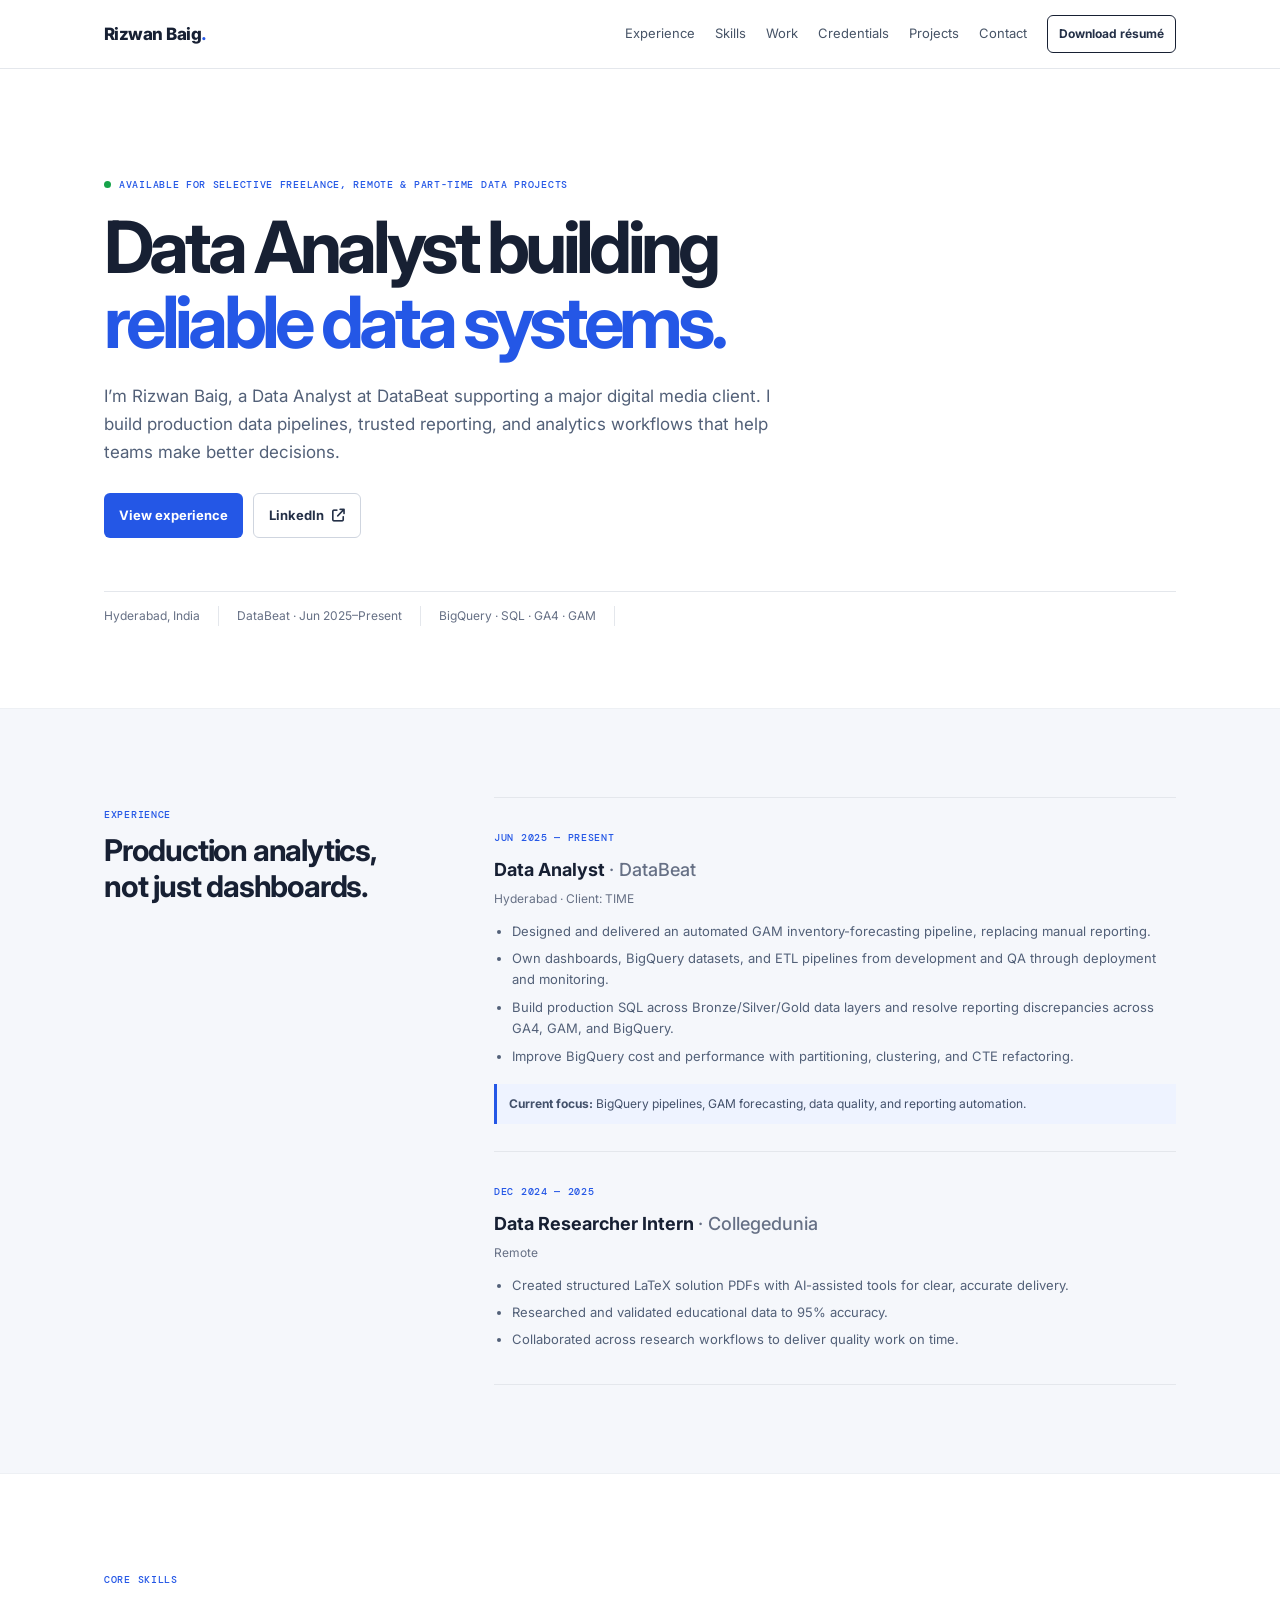
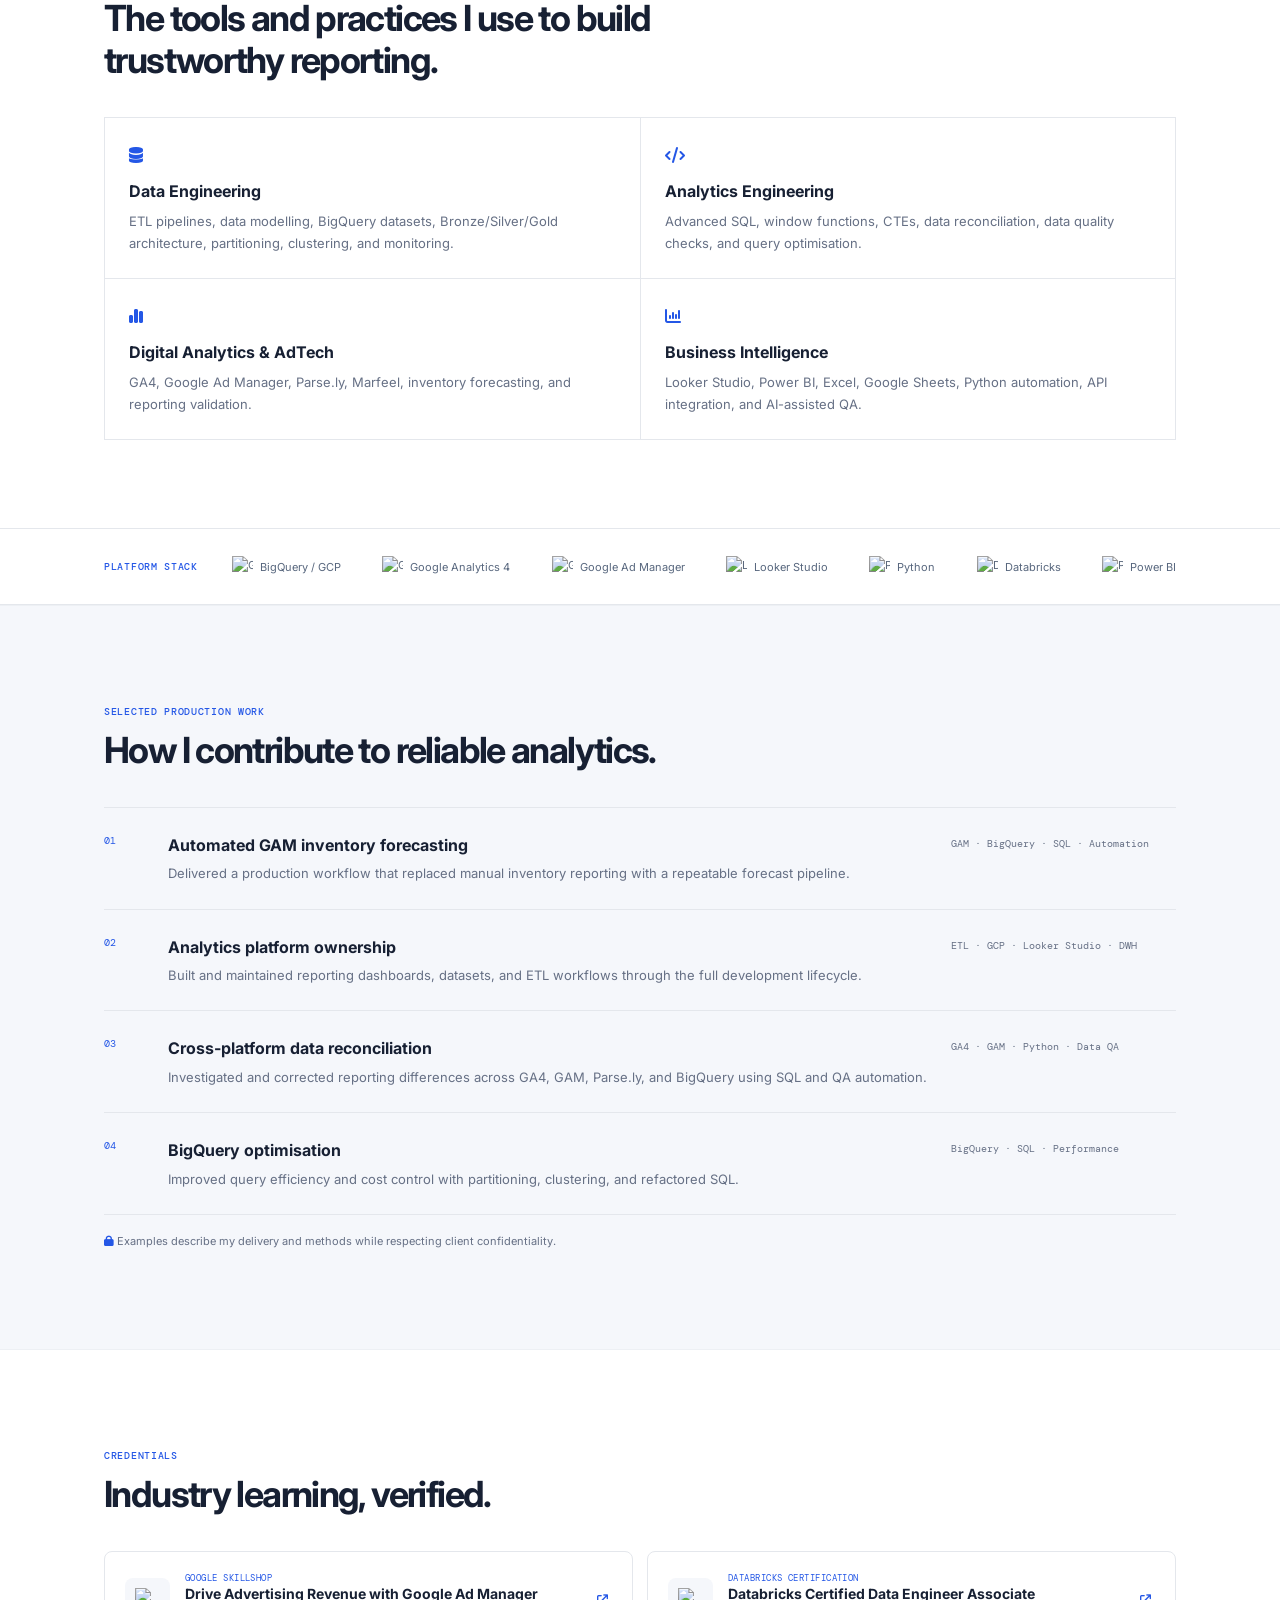
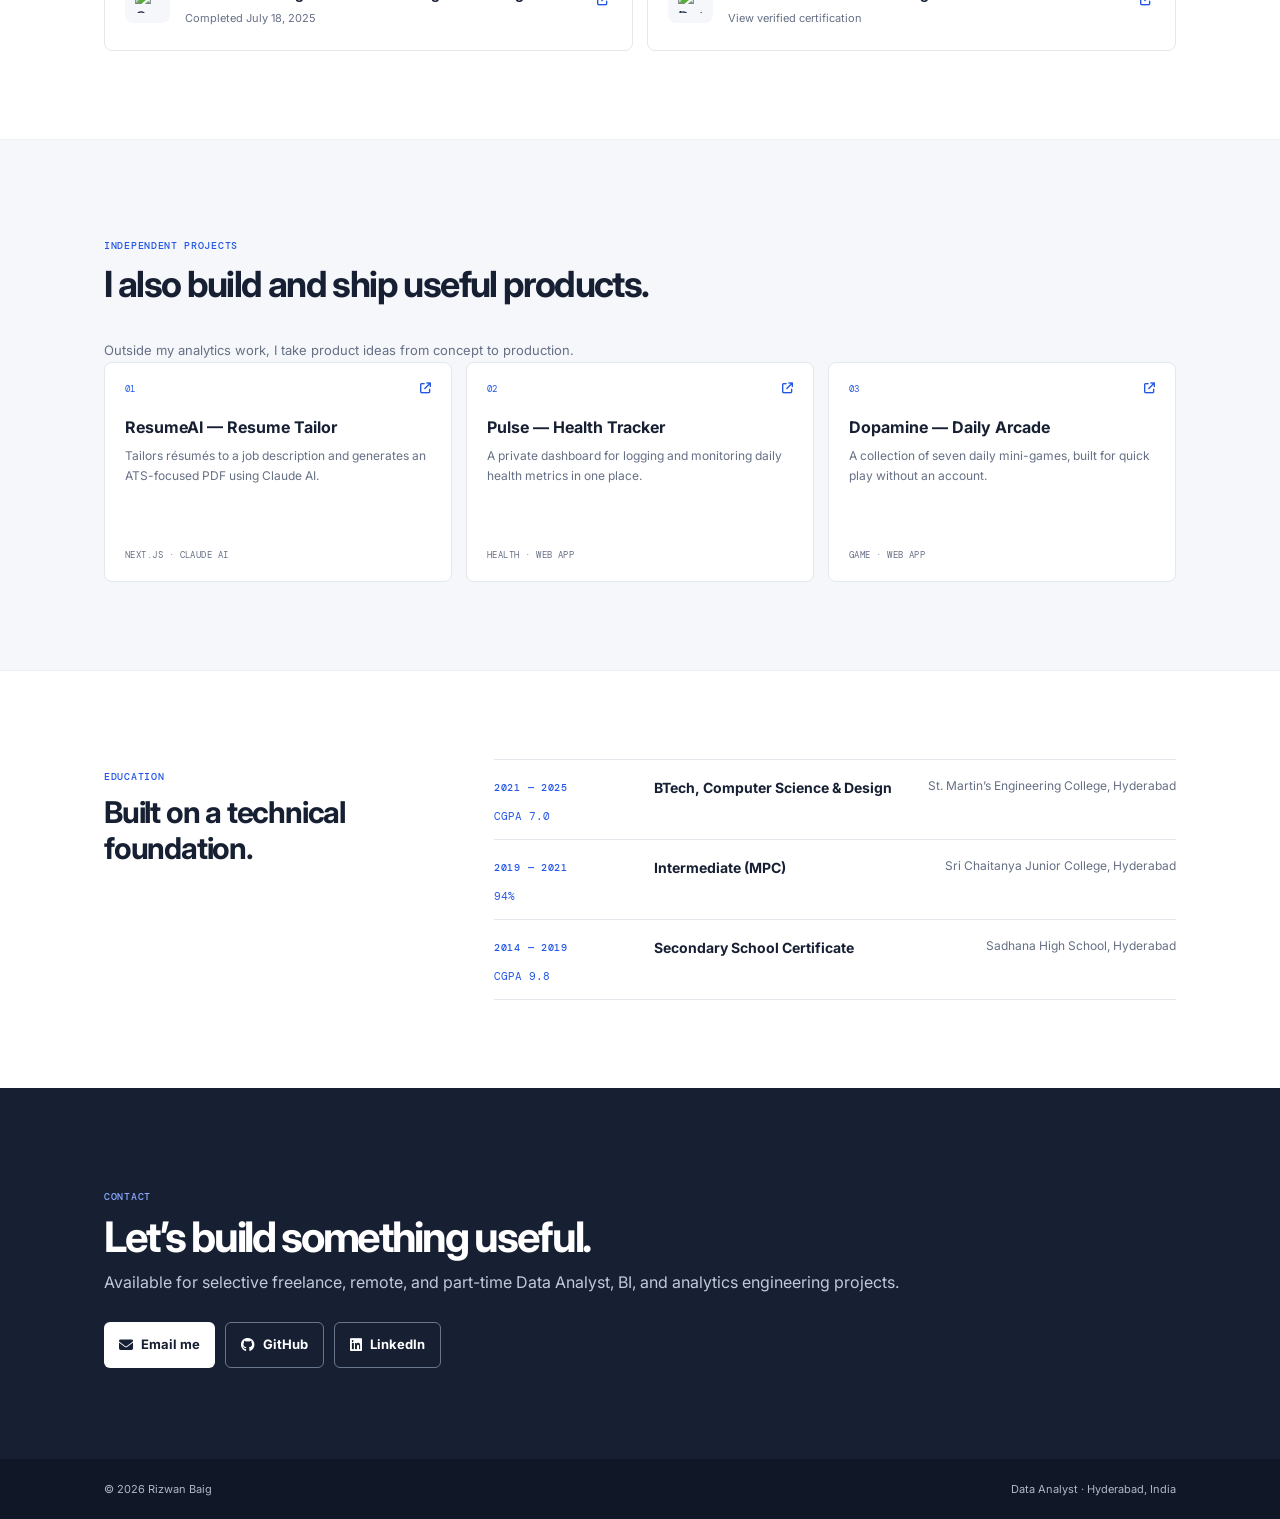
==== commit 6929f481: "Redesign portfolio around production analytics work" ====
--- a/index.html
+++ b/index.html
@@ -1,397 +1,116 @@
-<!DOCTYPE html>
+<!doctype html>
 <html lang="en">
 <head>
   <meta charset="utf-8">
   <meta name="viewport" content="width=device-width, initial-scale=1">
-  <meta name="description" content="Rizwan Baig — Data Analyst at DataBeat (Client: TIME). BigQuery, SQL, GA4, GAM, Looker Studio, Power BI. Hyderabad, India.">
-  <meta property="og:title" content="Rizwan Baig — Data Analyst | DataBeat (TIME)">
-  <meta property="og:description" content="Data Analyst • DataBeat (TIME) — BigQuery • GA4 • GAM • Looker Studio • Power BI">
-  <title>Rizwan Baig — Data Analyst | DataBeat (TIME)</title>
-
+  <meta name="description" content="Rizwan Baig — Data Analyst specialising in data engineering, business intelligence, BigQuery, SQL, GA4 and GAM.">
+  <meta property="og:title" content="Rizwan Baig — Data Analyst">
+  <meta property="og:description" content="Data Engineering · Analytics Engineering · Business Intelligence">
+  <title>Rizwan Baig — Data Analyst</title>
   <link rel="preconnect" href="https://fonts.googleapis.com">
   <link rel="preconnect" href="https://fonts.gstatic.com" crossorigin>
-  <link href="https://fonts.googleapis.com/css2?family=Inter:wght@400;500;600;700;800&family=JetBrains+Mono:wght@500&display=swap" rel="stylesheet">
-  <link rel="stylesheet" href="https://cdnjs.cloudflare.com/ajax/libs/font-awesome/6.5.1/css/all.min.css">
-  <link rel="stylesheet" href="css/bootstrap.min.css">
-  <link rel="stylesheet" href="css/style.css">
+  <link href="https://fonts.googleapis.com/css2?family=DM+Mono:wght@400;500&family=Inter:wght@400;500;600;700;800&display=swap" rel="stylesheet">
+  <link rel="stylesheet" href="https://cdnjs.cloudflare.com/ajax/libs/font-awesome/6.5.2/css/all.min.css">
   <link rel="stylesheet" href="css/professional.css">
-  <link rel="icon" href="images/about-me.png">
+  <link rel="stylesheet" href="css/motion.css">
+  <link rel="stylesheet" href="css/logos.css">
 </head>
 <body>
+  <a class="skip-link" href="#main">Skip to content</a>
+  <header class="site-header">
+    <nav class="container nav" aria-label="Primary navigation">
+      <a class="brand" href="#top">Rizwan Baig<span>.</span></a>
+      <button class="menu-toggle" type="button" aria-label="Open navigation" aria-expanded="false"><i class="fa-solid fa-bars"></i></button>
+      <div class="nav-links">
+        <a href="#experience">Experience</a><a href="#skills">Skills</a><a href="#work">Work</a><a href="#credentials">Credentials</a><a href="#projects">Projects</a><a href="#contact">Contact</a>
+        <a class="resume-link" href="https://drive.google.com/uc?export=download&id=1IJpdyp8raIT2Bq-X567glrR4Uj1juJTe">Download résumé</a>
+      </div>
+    </nav>
+  </header>
 
-  <!-- NAV -->
-  <nav class="pro-nav" id="top">
-    <div class="nav-inner">
-      <a class="brand" href="#top" aria-label="Home">
-        <span class="brand-mark">RB</span>
-        Rizwan Baig
-        <span style="font-weight:500; color:var(--muted); font-size:12px; margin-left:6px; display:none;" class="d-none d-lg-inline">Data Analyst — DataBeat (TIME)</span>
-      </a>
-      <div class="nav-links" id="navLinks">
-        <a href="#about" class="active">About</a>
-        <a href="#experience">Experience</a>
-        <a href="#projects">Projects</a>
-        <a href="#products">Products</a>
-        <a href="#contact">Contact</a>
-      </div>
-      <div style="display:flex; gap:10px; align-items:center;">
-        <a href="projects/sales-profit-dashboard/" class="nav-cta nav-cta--desktop">View Dashboards <i class="fa-solid fa-arrow-right" style="font-size:12px;"></i></a>
-        <a href="https://github.com/rizz1406" target="_blank" rel="noopener" class="nav-cta" style="background:white; color:var(--text); border:1px solid var(--border); padding:10px 14px;" aria-label="GitHub"><i class="fa-brands fa-github"></i></a>
-        <button class="menu-btn" id="menuBtn" aria-label="Menu"><i class="fa-solid fa-bars"></i></button>
-      </div>
-    </div>
-  </nav>
+  <main id="main">
+    <section class="hero container" id="top">
+      <p class="availability"><span></span> Available for selective freelance, remote & part-time data projects</p>
+      <h1>Data Analyst building<br><em>reliable data systems.</em></h1>
+      <p class="hero-copy">I’m Rizwan Baig, a Data Analyst at DataBeat supporting a major digital media client. I build production data pipelines, trusted reporting, and analytics workflows that help teams make better decisions.</p>
+      <div class="hero-actions"><a class="button primary" href="#experience">View experience</a><a class="button secondary" href="https://www.linkedin.com/in/rizwanbaig001/" target="_blank" rel="noopener">LinkedIn <i class="fa-solid fa-arrow-up-right-from-square"></i></a></div>
+      <div class="hero-meta"><span>Hyderabad, India</span><span>DataBeat · Jun 2025–Present</span><span>BigQuery · SQL · GA4 · GAM</span></div>
+    </section>
 
-  <!-- HERO -->
-  <section class="pro-hero">
-    <div class="hero-grid">
-      <div class="hero-copy reveal in">
-        <span class="eyebrow"><i class="fa-solid fa-chart-line"></i> BigQuery • GA4 • GAM • Looker Studio • Power BI</span>
-        <h1>Turning sales data into <span>profit decisions</span>.</h1>
-        <p class="lead">I'm <strong>Rizwan Baig</strong> — <strong>Data Analyst at DataBeat (Client: TIME)</strong>, Hyderabad. 1+ year building the analytics reporting stack: <strong>BigQuery, advanced SQL, GA4, GAM & Looker Studio</strong> — ETL pipelines, automated reporting & query optimization.</p>
-        <div class="hero-actions">
-          <a href="#projects" class="btn-primary-pro"><i class="fa-solid fa-border-all"></i> Explore Projects</a>
-          <a href="https://drive.google.com/uc?export=download&id=1IJpdyp8raIT2Bq-X567glrR4Uj1juJTe" class="btn-secondary-pro"><i class="fa-solid fa-file-arrow-down"></i> Download Resume</a>
-          <a href="https://www.linkedin.com/in/rizwanbaig001/" target="_blank" rel="noopener" class="btn-secondary-pro" style="padding:12px 16px;"><i class="fa-brands fa-linkedin"></i> LinkedIn</a>
-        </div>
-        <div class="hero-services" style="display:grid; grid-template-columns: repeat(3,1fr); gap:10px; padding-top:18px; border-top:1px solid var(--border);">
-          <div style="background:white; border:1px solid var(--border); border-radius:12px; padding:12px;">
-            <div style="font-size:10px; font-weight:700; letter-spacing:.08em; text-transform:uppercase; color:var(--muted);">01 — GAM Forecasting</div>
-            <div style="font-size:12.5px; font-weight:700; color:var(--navy); margin:5px 0 4px;">Automated Inventory Pipeline</div>
-            <div style="font-size:11.5px; color:var(--muted); line-height:1.5;">Replaced manual GAM reporting → production (DataBeat/TIME).</div>
-          </div>
-          <div style="background:white; border:1px solid var(--border); border-radius:12px; padding:12px;">
-            <div style="font-size:10px; font-weight:700; letter-spacing:.08em; text-transform:uppercase; color:var(--muted);">02 — GA4 ↔ GAM ↔ BQ</div>
-            <div style="font-size:12.5px; font-weight:700; color:var(--navy); margin:5px 0 4px;">Reconciliation & QA</div>
-            <div style="font-size:11.5px; color:var(--muted); line-height:1.5;">Fix reporting gaps across GA4, GAM, BigQuery — Python checks.</div>
-          </div>
-          <div style="background:white; border:1px solid var(--border); border-radius:12px; padding:12px;">
-            <div style="font-size:10px; font-weight:700; letter-spacing:.08em; text-transform:uppercase; color:var(--muted);">03 — BigQuery Cost</div>
-            <div style="font-size:12.5px; font-weight:700; color:var(--navy); margin:5px 0 4px;">Partitioning & Tuning</div>
-            <div style="font-size:11.5px; color:var(--muted); line-height:1.5;">CTE refactor + clustering. Lower cost, faster dashboards.</div>
-          </div>
-        </div>
-        <style>@media(max-width: 700px){ .hero-services{ grid-template-columns:1fr !important; } }</style>
-      </div>
-
-      <div class="hero-preview reveal in" style="transition-delay:.08s">
-        <div class="preview-bar">
-          <span class="dot" style="background:#ef4444"></span><span class="dot" style="background:#f59e0b"></span><span class="dot" style="background:#22c55e"></span>
-          <span style="margin-left:8px; font-size:12px; font-weight:600; color:var(--muted);">sales-profit-dashboard.pbix — Overview</span>
-          <span style="margin-left:auto; font-size:10px; font-weight:600; letter-spacing:.06em; text-transform:uppercase; color:var(--muted); background:white; border:1px solid var(--border); padding:4px 8px; border-radius:999px;">Case Study • View</span>
-        </div>
-        <img class="preview-img" src="images/proj_3.jpg" alt="Sales & Profit Dashboard preview — Power BI (replace with GIF after publish)" loading="eager" style="opacity:.98;">
-        <div class="floating-kpi" style="left:10px; bottom:10px; padding:8px 10px; gap:8px; max-width: 200px; border-radius:10px;">
-          <div class="kpi-icon" style="width:28px; height:28px; border-radius:6px; font-size:12px;"><i class="fa-solid fa-play"></i></div>
-          <div>
-            <div class="kpi-value mono" style="font-size:12px;">Play 18s demo</div>
-            <div class="kpi-sub" style="font-size:10px;">GIF after Publish to Web →</div>
-          </div>
+    <section class="section section-tint" id="experience">
+      <div class="container two-column">
+        <div><p class="eyebrow">Experience</p><h2>Production analytics, not just dashboards.</h2></div>
+        <div class="experience-list">
+          <article class="experience-current"><p class="date">JUN 2025 — PRESENT</p><h3>Data Analyst <span>· DataBeat</span></h3><p class="context">Hyderabad · Client: TIME</p><ul><li>Designed and delivered an automated GAM inventory-forecasting pipeline, replacing manual reporting.</li><li>Own dashboards, BigQuery datasets, and ETL pipelines from development and QA through deployment and monitoring.</li><li>Build production SQL across Bronze/Silver/Gold data layers and resolve reporting discrepancies across GA4, GAM, and BigQuery.</li><li>Improve BigQuery cost and performance with partitioning, clustering, and CTE refactoring.</li></ul><p class="current-focus"><strong>Current focus:</strong> BigQuery pipelines, GAM forecasting, data quality, and reporting automation.</p></article>
+          <article><p class="date">DEC 2024 — 2025</p><h3>Data Researcher Intern <span>· Collegedunia</span></h3><p class="context">Remote</p><ul><li>Created structured LaTeX solution PDFs with AI-assisted tools for clear, accurate delivery.</li><li>Researched and validated educational data to 95% accuracy.</li><li>Collaborated across research workflows to deliver quality work on time.</li></ul></article>
         </div>
       </div>
-    </div>
-  </section>
+    </section>
 
-  <!-- ABOUT -->
-  <section class="pro-section" id="about">
-    <div class="container-pro">
-      <div class="about-grid">
-        <div class="about-card reveal">
-          <img class="avatar" src="images/about-me.png" alt="Rizwan Baig portrait">
-          <div class="about-meta">
-            <div class="meta-row"><span class="meta-k">Role</span><span class="meta-v">Data Analyst — DataBeat (TIME)</span></div>
-            <div class="meta-row"><span class="meta-k">Location</span><span class="meta-v">Hyderabad, India</span></div>
-            <div class="meta-row"><span class="meta-k">Experience</span><span class="meta-v">2025–Present • DataBeat • 1+ yr prod</span></div>
-            <div class="meta-row"><span class="meta-k">Education</span><span class="meta-v">BTech CSE & Design — SMEC (2021–2025)</span></div>
-          </div>
-          <div style="margin-top:16px; display:flex; gap:8px;">
-            <a href="mailto:rizwanmirza95551@gmail.com" class="btn-secondary-pro" style="flex:1; justify-content:center; padding:10px 12px; font-size:13px;"><i class="fa-solid fa-envelope"></i> Email</a>
-            <a href="https://github.com/rizz1406" target="_blank" rel="noopener" class="btn-secondary-pro" style="flex:1; justify-content:center; padding:10px 12px; font-size:13px;"><i class="fa-brands fa-github"></i> GitHub</a>
-          </div>
-        </div>
+    <section class="section" id="skills">
+      <div class="container"><p class="eyebrow">Core skills</p><h2 class="section-title">The tools and practices I use to build trustworthy reporting.</h2><div class="skills-grid">
+        <article><i class="fa-solid fa-database"></i><h3>Data Engineering</h3><p>ETL pipelines, data modelling, BigQuery datasets, Bronze/Silver/Gold architecture, partitioning, clustering, and monitoring.</p></article>
+        <article><i class="fa-solid fa-code"></i><h3>Analytics Engineering</h3><p>Advanced SQL, window functions, CTEs, data reconciliation, data quality checks, and query optimisation.</p></article>
+        <article><i class="fa-solid fa-chart-simple"></i><h3>Digital Analytics & AdTech</h3><p>GA4, Google Ad Manager, Parse.ly, Marfeel, inventory forecasting, and reporting validation.</p></article>
+        <article><i class="fa-solid fa-chart-column"></i><h3>Business Intelligence</h3><p>Looker Studio, Power BI, Excel, Google Sheets, Python automation, API integration, and AI-assisted QA.</p></article>
+      </div></div>
+    </section>
 
-        <div class="reveal" style="transition-delay:.06s">
-          <div class="kicker" style="margin-bottom:8px;">About</div>
-          <h2 style="font-size:28px; font-weight:800; letter-spacing:-.02em; color:var(--navy); margin-bottom:12px;">Data Analyst — production reporting stack.</h2>
-          <div class="prose">
-            <p>Data Analyst with 1+ year of production experience building and owning the analytics reporting stack for a major digital media client. Skilled in <strong>BigQuery, advanced SQL, GA4, GAM, and Looker Studio</strong>, with hands-on delivery of <strong>end-to-end ETL pipelines, automated reporting, and query optimization</strong>.</p>
-            <p>At <strong>DataBeat (Client: TIME)</strong> I own dashboards, BigQuery datasets and pipelines (Bronze/Silver/Gold) across dev → QA → deploy → monitor. Also built <a href="projects/sales-profit-dashboard/" style="font-weight:600;">Sales & Profit Analytics Dashboard</a> as flagship BI case study.</p>
-          </div>
+    <section class="platform-stack" aria-labelledby="platform-stack-heading">
+      <div class="container"><p class="eyebrow" id="platform-stack-heading">Platform stack</p><div class="logo-row">
+        <div title="Google Cloud & BigQuery"><img src="https://cdn.simpleicons.org/googlecloud/4285F4" alt="Google Cloud"><span>BigQuery / GCP</span></div>
+        <div title="Google Analytics 4"><img src="https://cdn.simpleicons.org/googleanalytics/E37400" alt="Google Analytics"><span>Google Analytics 4</span></div>
+        <div title="Google Ad Manager"><img src="https://cdn.simpleicons.org/googleadmanager/4285F4" alt="Google Ad Manager"><span>Google Ad Manager</span></div>
+        <div title="Looker Studio"><img src="https://cdn.simpleicons.org/looker/4285F4" alt="Looker"><span>Looker Studio</span></div>
+        <div title="Python"><img src="https://cdn.simpleicons.org/python/3776AB" alt="Python"><span>Python</span></div>
+        <div title="Databricks"><img src="https://cdn.simpleicons.org/databricks/FF3621" alt="Databricks"><span>Databricks</span></div>
+        <div title="Power BI"><img src="https://cdn.simpleicons.org/powerbi/F2C811" alt="Power BI"><span>Power BI</span></div>
+      </div></div>
+    </section>
 
-          <div style="margin-top:22px;">
-            <div style="font-size:12px; font-weight:700; letter-spacing:.08em; text-transform:uppercase; color:var(--muted); margin-bottom:10px;">Core Stack — per resume</div>
-            <div class="pill-row">
-              <span class="pill accent"><i class="fa-solid fa-database"></i> BigQuery • Window, CTEs, Partitioning</span>
-              <span class="pill accent"><i class="fa-solid fa-chart-column"></i> GA4 • GAM • Parse.ly • Marfeel</span>
-              <span class="pill"><i class="fa-solid fa-chart-line"></i> Looker Studio • Power BI • Excel</span>
-              <span class="pill"><i class="fa-brands fa-python"></i> Python — API, QA automation</span>
-              <span class="pill"><i class="fa-solid fa-cloud"></i> GCP • ETL • QA • Monitoring</span>
-            </div>
-          </div>
+    <section class="section section-tint" id="work">
+      <div class="container"><p class="eyebrow">Selected production work</p><h2 class="section-title">How I contribute to reliable analytics.</h2><div class="work-list">
+        <article><span>01</span><div><h3>Automated GAM inventory forecasting</h3><p>Delivered a production workflow that replaced manual inventory reporting with a repeatable forecast pipeline.</p></div><p class="tools">GAM · BigQuery · SQL · Automation</p></article>
+        <article><span>02</span><div><h3>Analytics platform ownership</h3><p>Built and maintained reporting dashboards, datasets, and ETL workflows through the full development lifecycle.</p></div><p class="tools">ETL · GCP · Looker Studio · DWH</p></article>
+        <article><span>03</span><div><h3>Cross-platform data reconciliation</h3><p>Investigated and corrected reporting differences across GA4, GAM, Parse.ly, and BigQuery using SQL and QA automation.</p></div><p class="tools">GA4 · GAM · Python · Data QA</p></article>
+        <article><span>04</span><div><h3>BigQuery optimisation</h3><p>Improved query efficiency and cost control with partitioning, clustering, and refactored SQL.</p></div><p class="tools">BigQuery · SQL · Performance</p></article>
+      </div><p class="note"><i class="fa-solid fa-lock"></i> Examples describe my delivery and methods while respecting client confidentiality.</p></div>
+    </section>
 
-          <div style="margin-top:22px; display:grid; grid-template-columns: 1fr 1fr; gap:12px;">
-            <div style="background:white; border:1px solid var(--border); border-radius:12px; padding:14px;">
-              <div style="font-size:12px; font-weight:700; color:var(--muted); letter-spacing:.06em; text-transform:uppercase;">Focus</div>
-              <div style="font-size:13px; font-weight:600; color:var(--text); margin-top:4px;">ETL, Reporting, Inventory Forecasting (GAM)</div>
-            </div>
-            <div style="background:white; border:1px solid var(--border); border-radius:12px; padding:14px;">
-              <div style="font-size:12px; font-weight:700; color:var(--muted); letter-spacing:.06em; text-transform:uppercase;">Practices</div>
-              <div style="font-size:13px; font-weight:600; color:var(--text); margin-top:4px;">DWH modeling, Cost optimization, AI workflows</div>
-            </div>
-          </div>
-        </div>
-      </div>
-    </div>
-  </section>
+    <section class="section" id="credentials">
+      <div class="container"><p class="eyebrow">Credentials</p><h2 class="section-title">Industry learning, verified.</h2><div class="credential-grid">
+        <a class="credential-card" href="https://skillshop.credential.net/c2c7578c-dc32-4b31-8ff0-8d58fc3fed59#acc.NsFWmVTl" target="_blank" rel="noopener" aria-label="View Google Ad Manager credential"><span class="credential-logo google-logo"><img src="https://cdn.simpleicons.org/google/4285F4" alt="Google logo"></span><span class="credential-copy"><small>Google Skillshop</small><strong>Drive Advertising Revenue with Google Ad Manager</strong><em>Completed July 18, 2025</em></span><i class="fa-solid fa-arrow-up-right-from-square"></i></a>
+        <a class="credential-card" href="https://credentials.databricks.com/ee9ab034-f9b9-4f25-ae76-005981614c88#acc.IYhsuiRg" target="_blank" rel="noopener" aria-label="View Databricks certification"><span class="credential-logo databricks-logo"><img src="https://cdn.simpleicons.org/databricks/FF3621" alt="Databricks logo"></span><span class="credential-copy"><small>Databricks Certification</small><strong>Databricks Certified Data Engineer Associate</strong><em>View verified certification</em></span><i class="fa-solid fa-arrow-up-right-from-square"></i></a>
+      </div></div>
+    </section>
 
-  <!-- EXPERIENCE + EDUCATION -->
-  <section class="pro-section alt" id="experience">
-    <div class="container-pro">
-      <div class="section-head left reveal">
-        <div class="kicker">Experience & Education</div>
-        <h2 style="text-align:left;">Where I've learned and shipped.</h2>
-      </div>
+    <section class="section section-tint" id="projects">
+      <div class="container"><p class="eyebrow">Independent projects</p><h2 class="section-title">I also build and ship useful products.</h2><p class="section-intro">Outside my analytics work, I take product ideas from concept to production.</p><div class="project-grid">
+        <a href="https://resume-tailor.vercel.app/" target="_blank" rel="noopener"><span>01</span><h3>ResumeAI — Resume Tailor</h3><p>Tailors résumés to a job description and generates an ATS-focused PDF using Claude AI.</p><em>Next.js · Claude AI</em><i class="fa-solid fa-arrow-up-right-from-square"></i></a>
+        <a href="https://pulse-v24w.onrender.com" target="_blank" rel="noopener"><span>02</span><h3>Pulse — Health Tracker</h3><p>A private dashboard for logging and monitoring daily health metrics in one place.</p><em>Health · Web App</em><i class="fa-solid fa-arrow-up-right-from-square"></i></a>
+        <a href="https://dopamine.rizwanmirza95551.workers.dev/" target="_blank" rel="noopener"><span>03</span><h3>Dopamine — Daily Arcade</h3><p>A collection of seven daily mini-games, built for quick play without an account.</p><em>Game · Web App</em><i class="fa-solid fa-arrow-up-right-from-square"></i></a>
+      </div></div>
+    </section>
 
-      <div class="timeline reveal">
-        <div class="timeline-card featured">
-          <div class="date">2025 — Present • Hyderabad (Client: TIME)</div>
-          <h3>Data Analyst</h3>
-          <div class="org">DataBeat</div>
-          <ul>
-            <li>Designed and delivered an end-to-end <strong>automated inventory-forecasting pipeline</strong> (GAM), replacing manual reporting and putting it into production.</li>
-            <li>Owned client reporting <strong>dashboards, BigQuery datasets, and ETL pipelines</strong> through full lifecycle — dev, QA, deploy, monitoring — with no escalation for routine work.</li>
-            <li>Built <strong>production-ready SQL</strong> across multi-layer DWH (Bronze/Silver/Gold); resolved discrepancies across <strong>GA4, GAM, BigQuery</strong>.</li>
-            <li><strong>SQL & query optimization</strong> via partitioning, clustering, CTE refactoring — lower cost & faster execution.</li>
-            <li>Regular <strong>data QA</strong> across GA, Parse.ly, GAM, BigQuery; <strong>Python + AI tooling</strong> for automation.</li>
-          </ul>
-        </div>
-        <div class="timeline-card">
-          <div class="date">Dec 2024 — 2025 • Remote</div>
-          <h3>Data Researcher Intern</h3>
-          <div class="org">Collegedunia</div>
-          <ul>
-            <li>Built solution PDFs using <strong>LaTeX</strong> + AI tools; validated educational data at <strong>95% accuracy</strong>.</li>
-            <li>Researched educational data cross-functionally to meet deadlines.</li>
-          </ul>
-        </div>
-      </div>
+    <section class="section" id="education">
+      <div class="container two-column compact"><div><p class="eyebrow">Education</p><h2>Built on a technical foundation.</h2></div><div class="education-list"><article><p>2021 — 2025</p><h3>BTech, Computer Science & Design</h3><span>St. Martin’s Engineering College, Hyderabad</span><strong>CGPA 7.0</strong></article><article><p>2019 — 2021</p><h3>Intermediate (MPC)</h3><span>Sri Chaitanya Junior College, Hyderabad</span><strong>94%</strong></article><article><p>2014 — 2019</p><h3>Secondary School Certificate</h3><span>Sadhana High School, Hyderabad</span><strong>CGPA 9.8</strong></article></div></div>
+    </section>
 
-      <div class="edu-grid reveal">
-        <div class="edu-card">
-          <div class="edu-date">2021 — 2025</div>
-          <h4>BTech in Computer Science & Design</h4>
-          <div class="edu-org">St. Martin's Engineering College, Hyderabad</div>
-          <div style="margin-top:8px; font-size:11px; color:var(--muted);">Accenture Data Analytics • Cisco Data Analytics Essentials • PwC Power BI — <em>Feb 2025</em></div>
-        </div>
-        <div class="edu-card">
-          <div class="edu-date">2019 — 2021</div>
-          <h4>Intermediate (MPC) — 94%</h4>
-          <div class="edu-org">Sri Chaitanya Junior College, Chintal, Hyderabad</div>
-        </div>
-        <div class="edu-card">
-          <div class="edu-date">2014 — 2019</div>
-          <h4>Schooling (SSC) — CGPA 9.8</h4>
-          <div class="edu-org">Sadhana High School, Gajularamaram, Hyderabad</div>
-        </div>
-      </div>
-    </div>
-  </section>
-
-  <!-- PROJECTS -->
-  <section class="pro-section" id="projects">
-    <div class="container-pro">
-      <div class="section-head reveal">
-        <div class="kicker">Projects</div>
-        <h2>Decision-ready dashboards, not just charts.</h2>
-        <p>Each project is documented end-to-end: problem → data → SQL/DAX → dashboard → insights → recommendations. Featured first.</p>
-      </div>
-
-      <div class="project-grid">
-        <!-- Featured: Sales & Profit -->
-        <article class="pro-card featured reveal">
-          <div class="pro-card-media">
-            <span class="badge-featured">Featured • NEW</span>
-            <img src="images/proj_3.jpg" alt="Sales & Profit Analytics Dashboard — Power BI" loading="lazy">
-          </div>
-          <div class="pro-card-body">
-            <div class="pro-tags">
-              <span class="tag dark">SQL</span><span class="tag">Power BI</span><span class="tag">DAX</span><span class="tag">Dec 2024</span>
-            </div>
-            <h3><a href="projects/sales-profit-dashboard/">Superstore Sales Analysis and Forecasting</a></h3>
-            <p>Resume flagship — analyzed sales with <strong>SQL</strong>, built <strong>Power BI</strong> dashboards & 15-day forecast for inventory planning. Expanded as <strong>Sales & Profit case study</strong> (star schema, 12 DAX, YoY).</p>
-            <div class="pro-actions">
-              <a href="projects/sales-profit-dashboard/" class="primary">Case Study</a>
-              <a href="https://github.com/rizz1406/Superstore-Sales-Analysis" target="_blank" rel="noopener">GitHub</a>
-            </div>
-          </div>
-        </article>
-
-        <!-- Galaxy Store -->
-        <article class="pro-card reveal" style="transition-delay:.08s">
-          <div class="pro-card-media">
-            <img src="images/proj_2.jpg" alt="My Galaxy Store Sales Analysis — Excel" loading="lazy">
-          </div>
-          <div class="pro-card-body">
-            <div class="pro-tags"><span class="tag dark">Excel</span><span class="tag">PivotTables</span><span class="tag">Charts</span></div>
-            <h3><a href="https://github.com/rizz1406/My-Galaxy-Store-Sales-Analysis" target="_blank" rel="noopener">My Galaxy Store Sales Analysis</a></h3>
-            <p>Excel-driven profitability story — pivot models + charts that translate store sales into actionable pricing and stock decisions.</p>
-            <div class="pro-actions">
-              <a href="https://github.com/rizz1406/My-Galaxy-Store-Sales-Analysis" target="_blank" rel="noopener" class="primary">GitHub</a>
-              <a href="https://github.com/rizz1406/My-Galaxy-Store-Sales-Analysis" target="_blank" rel="noopener">Workbook</a>
-            </div>
-          </div>
-        </article>
-
-
-      </div>
-
-      <div class="stats-strip reveal" style="margin-top:28px;">
-        <div class="stat"><div class="stat-num mono">1+ yr</div><div class="stat-label">DataBeat (TIME) — Production</div></div>
-        <div class="stat"><div class="stat-num mono">2</div><div class="stat-label">Projects — Superstore + Galaxy</div></div>
-        <div class="stat"><div class="stat-num mono">BigQuery</div><div class="stat-label">GA4 • GAM • Looker Studio</div></div>
-        <div class="stat"><div class="stat-num mono">B.Tech</div><div class="stat-label">CSE & Design • SMEC</div></div>
-      </div>
-
-      <div style="text-align:center; margin-top:22px;" class="reveal">
-        <a href="https://github.com/rizz1406" target="_blank" rel="noopener" class="btn-secondary-pro" style="border-radius:999px;"><i class="fa-brands fa-github"></i> Explore GitHub — github.com/rizz1406</a>
-      </div>
-    </div>
-  </section>
-
-  <!-- PRODUCTS -->
-  <section class="pro-section alt" id="products">
-    <div class="container-pro">
-      <div class="section-head reveal">
-        <div class="kicker">Products</div>
-        <h2>Solo-built, shipped end-to-end.</h2>
-        <p>Outside the day job, I design, build, and ship real software products using AI-assisted development — idea to production, alone.</p>
-      </div>
-
-      <div class="project-grid">
-        <!-- Resume Tailor -->
-        <article class="pro-card reveal">
-          <div class="pro-card-body">
-            <div class="pro-tags"><span class="tag dark">Next.js</span><span class="tag">Claude AI</span><span class="tag">SaaS</span></div>
-            <h3><a href="https://resume-tailor.vercel.app/" target="_blank" rel="noopener">ResumeAI — Resume Tailor</a></h3>
-            <p>Paste a job description, get a perfectly tailored, ATS-optimized PDF resume in seconds — powered by Claude AI.</p>
-            <div class="pro-actions">
-              <a href="https://resume-tailor.vercel.app/" target="_blank" rel="noopener" class="primary">Try it live</a>
-            </div>
-          </div>
-        </article>
-
-        <!-- Pulse -->
-        <article class="pro-card reveal" style="transition-delay:.08s">
-          <div class="pro-card-body">
-            <div class="pro-tags"><span class="tag dark">Health</span><span class="tag">Web app</span></div>
-            <h3><a href="https://pulse-v24w.onrender.com" target="_blank" rel="noopener">Pulse — Health Tracker</a></h3>
-            <p>A private, personal health tracker — log and monitor daily health metrics in one clean dashboard.</p>
-            <div class="pro-actions">
-              <a href="https://pulse-v24w.onrender.com" target="_blank" rel="noopener" class="primary">Try it live</a>
-            </div>
-          </div>
-        </article>
-
-        <!-- Dopamine -->
-        <article class="pro-card reveal" style="transition-delay:.16s">
-          <div class="pro-card-body">
-            <div class="pro-tags"><span class="tag dark">Game</span><span class="tag">Ad-monetized</span><span class="tag">No login</span></div>
-            <h3><a href="https://dopamine.rizwanmirza95551.workers.dev/" target="_blank" rel="noopener">Dopamine — Daily Arcade</a></h3>
-            <p>7 addictive mini-games — guess movies from emojis, word puzzles, flag quizzes, reaction tests and more. New puzzles daily, no login required.</p>
-            <div class="pro-actions">
-              <a href="https://dopamine.rizwanmirza95551.workers.dev/" target="_blank" rel="noopener" class="primary">Try it live</a>
-            </div>
-          </div>
-        </article>
-      </div>
-    </div>
-  </section>
-
-  <!-- CONTACT -->
-  <section class="pro-section alt" id="contact">
-    <div class="container-pro">
-      <div class="section-head reveal">
-        <div class="kicker">Contact</div>
-        <h2>Let's build something useful.</h2>
-        <p>Open to Data Analyst / BI roles and freelance dashboard work. Fastest response is email or LinkedIn.</p>
-      </div>
-
-      <div class="contact-grid reveal">
-        <div class="contact-card">
-          <div class="contact-icon"><i class="fa-solid fa-location-dot"></i></div>
-          <h4>Location</h4>
-          <p>Hyderabad, India</p>
-        </div>
-        <div class="contact-card">
-          <div class="contact-icon"><i class="fa-solid fa-phone"></i></div>
-          <h4>Phone</h4>
-          <p><a href="tel:+918096863836">+91 8096863836</a></p>
-        </div>
-        <div class="contact-card">
-          <div class="contact-icon"><i class="fa-solid fa-envelope"></i></div>
-          <h4>Email</h4>
-          <p><a href="mailto:rizwanmirza95551@gmail.com">rizwanmirza95551@gmail.com</a></p>
-        </div>
-        <div class="contact-card">
-          <div class="contact-icon"><i class="fa-solid fa-file-arrow-down"></i></div>
-          <h4>Resume</h4>
-          <p><a href="https://drive.google.com/uc?export=download&id=1IJpdyp8raIT2Bq-X567glrR4Uj1juJTe">Download PDF</a></p>
-        </div>
-      </div>
-
-      <div style="text-align:center; margin-top:24px;" class="reveal">
-        <a href="https://www.linkedin.com/in/rizwanbaig001/" target="_blank" rel="noopener" class="btn-primary-pro" style="border-radius:999px; padding:14px 22px;">Connect on LinkedIn <i class="fa-solid fa-arrow-up-right-from-square" style="font-size:12px;"></i></a>
-      </div>
-    </div>
-  </section>
-
-  <footer class="pro-footer">
-    <div class="footer-inner">
-      <p>© <span id="year"></span> Rizwan Baig. Built for Business Intelligence — Power BI • SQL • Python.</p>
-      <div class="socials">
-        <a href="https://www.linkedin.com/in/rizwanbaig001/" target="_blank" rel="noopener" aria-label="LinkedIn"><i class="fa-brands fa-linkedin-in"></i></a>
-        <a href="https://github.com/rizz1406" target="_blank" rel="noopener" aria-label="GitHub"><i class="fa-brands fa-github"></i></a>
-        <a href="https://www.instagram.com/rizwan_since_2002" target="_blank" rel="noopener" aria-label="Instagram"><i class="fa-brands fa-instagram"></i></a>
-      </div>
-    </div>
-  </footer>
-
+    <section class="contact" id="contact"><div class="container"><p class="eyebrow">Contact</p><h2>Let’s build something useful.</h2><p>Available for selective freelance, remote, and part-time Data Analyst, BI, and analytics engineering projects.</p><div class="contact-actions"><a class="button primary" href="mailto:rizwanmirza95551@gmail.com"><i class="fa-solid fa-envelope"></i> Email me</a><a class="button secondary" href="https://github.com/rizz1406" target="_blank" rel="noopener"><i class="fa-brands fa-github"></i> GitHub</a><a class="button secondary" href="https://www.linkedin.com/in/rizwanbaig001/" target="_blank" rel="noopener"><i class="fa-brands fa-linkedin"></i> LinkedIn</a></div></div></section>
+  </main>
+  <footer><div class="container"><span>© <span id="year"></span> Rizwan Baig</span><span>Data Analyst · Hyderabad, India</span></div></footer>
   <script>
     document.getElementById('year').textContent = new Date().getFullYear();
-    const btn = document.getElementById('menuBtn');
-    const nav = document.querySelector('.pro-nav');
-    const links = document.getElementById('navLinks');
-    if(btn){
-      btn.addEventListener('click', ()=> nav.classList.toggle('open'));
-      links.querySelectorAll('a').forEach(a=> a.addEventListener('click', ()=> nav.classList.remove('open')));
-    }
-    // active link on scroll
-    const sections = ['about','experience','projects','contact'].map(id=> document.getElementById(id));
-    const navAs = [...document.querySelectorAll('.pro-nav .nav-links a')];
-    const obs = new IntersectionObserver(entries=>{
-      entries.forEach(e=>{
-        if(e.isIntersecting){
-          navAs.forEach(a=> a.classList.toggle('active', a.getAttribute('href') === '#'+e.target.id));
-        }
-      });
-    }, { rootMargin: '-45% 0px -50% 0px', threshold:0 });
-    sections.forEach(s=> s && obs.observe(s));
-    // reveal
-    const reveals = document.querySelectorAll('.reveal');
-    const ro = new IntersectionObserver(es=>{
-      es.forEach(en=> { if(en.isIntersecting){ en.target.classList.add('in'); ro.unobserve(en.target);} });
-    }, { threshold:.12 });
-    reveals.forEach(r=> ro.observe(r));
-    // smooth scroll (fallback)
-    document.querySelectorAll('a[href^="#"]').forEach(a=>{
-      a.addEventListener('click', e=>{
-        const id = a.getAttribute('href');
-        if(id.length>1){
-          const el = document.querySelector(id);
-          if(el){ e.preventDefault(); el.scrollIntoView({behavior:'smooth', block:'start'}); history.pushState(null,null,id); }
-        }
-      });
-    });
+    const toggle = document.querySelector('.menu-toggle'); const links = document.querySelector('.nav-links');
+    toggle.addEventListener('click', () => { const open = links.classList.toggle('open'); toggle.setAttribute('aria-expanded', open); });
+    links.querySelectorAll('a').forEach(a => a.addEventListener('click', () => { links.classList.remove('open'); toggle.setAttribute('aria-expanded', 'false'); }));
+    const motionTargets = document.querySelectorAll('.section > .container, .contact > .container');
+    const revealObserver = new IntersectionObserver(entries => entries.forEach(entry => { if (entry.isIntersecting) { entry.target.classList.add('is-visible'); revealObserver.unobserve(entry.target); } }), { threshold: .12 });
+    motionTargets.forEach(target => { target.classList.add('motion-reveal'); revealObserver.observe(target); });
+    const navItems = [...document.querySelectorAll('.nav-links a[href^="#"]')];
+    const sections = [...document.querySelectorAll('main section[id]')];
+    const navObserver = new IntersectionObserver(entries => entries.forEach(entry => { if (entry.isIntersecting) navItems.forEach(link => link.classList.toggle('active', link.getAttribute('href') === '#' + entry.target.id)); }), { rootMargin: '-35% 0px -58% 0px', threshold: 0 });
+    sections.forEach(section => navObserver.observe(section));
   </script>
 </body>
 </html>
--- a/css/professional.css
+++ b/css/professional.css
@@ -1,295 +1 @@
-/* ==========================================================================
-   Professional Portfolio — Executive Minimal (BI)
-   Overrides Clark template. Light, slate + teal, Inter, no childish motion.
-   Loaded AFTER style.css. Safe to keep old style.css for grid only.
-   ========================================================================== */
-@import url('https://fonts.googleapis.com/css2?family=Inter:wght@400;500;600;700;800&family=JetBrains+Mono:wght@500&display=swap');
-
-:root{
-  --bg: #f8fafc;
-  --surface: #ffffff;
-  --surface-2: #f1f5f9;
-  --border: #e2e8f0;
-  --border-strong: #cbd5e1;
-  --text: #0f172a;
-  --text-2: #334155;
-  --muted: #64748b;
-  --muted-2: #94a3b8;
-  --accent: #0f766e;
-  --accent-hover: #115e59;
-  --accent-soft: #ccfbf1;
-  --accent-2: #0e7490;
-  --navy: #0f172a;
-  --radius-lg: 16px;
-  --radius-md: 12px;
-  --radius-sm: 8px;
-  --shadow-sm: 0 1px 2px rgba(15,23,42,.06), 0 1px 3px rgba(15,23,42,.08);
-  --shadow-md: 0 4px 12px rgba(15,23,42,.08), 0 2px 6px rgba(15,23,42,.06);
-  --shadow-lg: 0 12px 32px rgba(15,23,42,.10);
-  --max: 1120px;
-}
-
-/* Reset body from dark Clark */
-html{ scroll-behavior:smooth; scroll-padding-top:72px; }
-body{
-  font-family: 'Inter', system-ui, -apple-system, Segoe UI, Roboto, Helvetica, Arial, sans-serif !important;
-  background: var(--bg) !important;
-  color: var(--text) !important;
-  line-height: 1.6;
-  -webkit-font-smoothing: antialiased;
-  text-rendering: optimizeLegibility;
-}
-a{ color: var(--accent); }
-a:hover{ color: var(--accent-hover); text-decoration: none; }
-img{ max-width:100%; }
-
-/* Disable childish animations globally */
-.bounce-animation, .shake-animation, .rotate-animation, .pulse-animation,
-#typing-animation, .ftco-animate, .owl-carousel, #ftco-loader { animation: none !important; }
-.zoom-effect:hover{ transform: none !important; }
-
-/* Utilities */
-.container-pro{ max-width: var(--max); margin: 0 auto; padding: 0 24px; }
-.eyebrow{
-  display:inline-flex; align-items:center; gap:8px;
-  font-size: 11px; font-weight:700; letter-spacing:.14em; text-transform:uppercase;
-  color: var(--accent); background: var(--accent-soft); border:1px solid #99f6e4;
-  padding: 6px 10px; border-radius: 999px;
-}
-.kicker{ font-size:13px; font-weight:600; letter-spacing:.08em; text-transform:uppercase; color:var(--muted); }
-.mono{ font-family:'JetBrains Mono', monospace; }
-
-/* NAV — glass, light */
-.pro-nav{
-  position: sticky; top:0; z-index: 100;
-  background: rgba(255,255,255,.78);
-  backdrop-filter: blur(12px) saturate(180%);
-  -webkit-backdrop-filter: blur(12px) saturate(180%);
-  border-bottom: 1px solid var(--border);
-}
-.pro-nav .nav-inner{
-  max-width: var(--max); margin:0 auto; padding: 14px 24px;
-  display:flex; align-items:center; justify-content:space-between; gap:24px;
-}
-.pro-nav .brand{
-  font-weight:800; font-size:18px; letter-spacing:-.02em; color:var(--navy);
-  display:flex; align-items:center; gap:10px; text-decoration:none;
-}
-.pro-nav .brand-mark{
-  width:32px; height:32px; border-radius:8px; background:var(--navy); color:white;
-  display:grid; place-items:center; font-size:13px; font-weight:800;
-}
-.pro-nav .nav-links{ display:flex; align-items:center; gap:28px; }
-.pro-nav .nav-links a{
-  font-size:14px; font-weight:500; color:var(--text-2); text-decoration:none; position:relative;
-}
-.pro-nav .nav-links a:hover{ color:var(--text); }
-.pro-nav .nav-links a.active{ color:var(--text); }
-.pro-nav .nav-links a.active::after{
-  content:""; position:absolute; left:0; right:0; bottom:-6px; height:2px; background:var(--accent); border-radius:2px;
-}
-.pro-nav .nav-cta{
-  display:inline-flex; align-items:center; gap:8px;
-  background: var(--navy); color:white; font-size:14px; font-weight:600;
-  padding: 10px 16px; border-radius: 999px; text-decoration:none;
-  box-shadow: var(--shadow-sm); transition: all .15s;
-}
-.pro-nav .nav-cta:hover{ background:#1e293b; transform: translateY(-1px); box-shadow: var(--shadow-md); }
-.pro-nav .menu-btn{ display:none; background:none; border:1px solid var(--border); border-radius:8px; padding:8px 10px; }
-@media(max-width: 860px){
-  .pro-nav .nav-links, .pro-nav .nav-cta--desktop{ display:none; }
-  .pro-nav .menu-btn{ display:inline-flex; }
-  .pro-nav.open .nav-links{ display:flex; flex-direction:column; align-items:flex-start; position:absolute; top:64px; left:0; right:0; background:white; border-bottom:1px solid var(--border); padding:16px 24px; gap:16px; }
-}
-
-/* HERO — split */
-.pro-hero{
-  background: linear-gradient(180deg, #ffffff 0%, #f8fafc 100%);
-  border-bottom: 1px solid var(--border);
-  padding: 56px 0 32px;
-}
-.pro-hero .hero-grid{
-  max-width: var(--max); margin:0 auto; padding: 0 24px;
-  display:grid; grid-template-columns: 1.15fr .85fr; gap: 48px; align-items:center;
-}
-@media(max-width: 900px){ .pro-hero .hero-grid{ grid-template-columns: 1fr; gap:32px; } }
-.hero-copy h1{
-  font-size: clamp(32px, 5vw, 44px); font-weight:800; letter-spacing:-.03em; line-height:1.05; color:var(--navy);
-  margin: 16px 0 14px;
-}
-.hero-copy h1 span{ color: var(--accent); }
-.hero-copy .lead{
-  font-size: 17px; line-height:1.6; color:var(--text-2); max-width: 56ch; margin:0 0 24px;
-}
-.hero-actions{ display:flex; flex-wrap:wrap; gap:12px; margin-bottom: 28px; }
-.btn-primary-pro{
-  display:inline-flex; align-items:center; gap:8px;
-  background: var(--accent); color:white; font-weight:600; font-size:14px;
-  padding: 12px 18px; border-radius: 999px; text-decoration:none; border:1px solid transparent;
-  transition: all .15s; box-shadow: var(--shadow-sm);
-}
-.btn-primary-pro:hover{ background: var(--accent-hover); color:white; transform: translateY(-1px); box-shadow: var(--shadow-md); }
-.btn-secondary-pro{
-  display:inline-flex; align-items:center; gap:8px;
-  background: white; color:var(--text); font-weight:600; font-size:14px;
-  padding: 12px 18px; border-radius: 999px; text-decoration:none; border:1px solid var(--border);
-}
-.btn-secondary-pro:hover{ background: var(--surface-2); color:var(--text); border-color:var(--border-strong); }
-.hero-proof{
-  display:flex; flex-wrap:wrap; gap:12px; padding-top: 20px; border-top:1px solid var(--border);
-}
-.hero-proof .proof-item{
-  display:flex; align-items:center; gap:10px; background: white; border:1px solid var(--border);
-  padding: 10px 12px; border-radius: 12px; min-width: 140px;
-}
-.hero-proof .proof-num{ font-weight:800; font-size:18px; color:var(--navy); line-height:1; }
-.hero-proof .proof-label{ font-size:12px; color:var(--muted); font-weight:500; line-height:1.2; }
-
-/* Dashboard preview card */
-.hero-preview{
-  position:relative; background:white; border:1px solid var(--border); border-radius: var(--radius-lg);
-  padding: 14px; box-shadow: var(--shadow-lg); overflow:hidden;
-}
-.hero-preview .preview-bar{
-  display:flex; align-items:center; gap:8px; padding: 8px 4px 12px; border-bottom:1px solid var(--border); margin-bottom:12px;
-}
-.hero-preview .dot{ width:10px; height:10px; border-radius:999px; }
-.hero-preview .preview-img{
-  width:100%; aspect-ratio: 16/10; object-fit:cover; border-radius: 10px; border:1px solid var(--border); background: var(--surface-2);
-}
-.hero-preview .floating-kpi{
-  position:absolute; left: -14px; bottom: 22px; background:white; border:1px solid var(--border);
-  border-radius:12px; padding:12px 14px; box-shadow: var(--shadow-md); display:flex; gap:12px; align-items:center;
-  max-width: 220px;
-}
-@media(max-width:900px){ .hero-preview .floating-kpi{ left:12px; bottom:12px; } }
-.floating-kpi .kpi-icon{ width:36px; height:36px; border-radius:8px; background:var(--accent-soft); color:var(--accent); display:grid; place-items:center; }
-.floating-kpi .kpi-value{ font-weight:800; font-size:15px; color:var(--navy); }
-.floating-kpi .kpi-sub{ font-size:11px; color:var(--muted); }
-
-/* Section base */
-.pro-section{ padding: 64px 0; }
-.pro-section.alt{ background: white; border-top:1px solid var(--border); border-bottom:1px solid var(--border); }
-.section-head{ max-width: 720px; margin: 0 auto 36px; text-align:center; }
-.section-head h2{ font-size:28px; font-weight:800; letter-spacing:-.02em; color:var(--navy); margin-bottom:10px; }
-.section-head p{ color:var(--muted); font-size:15px; line-height:1.6; }
-.section-head.left{ text-align:left; margin:0 0 28px; max-width:none; }
-
-/* About */
-.about-grid{ display:grid; grid-template-columns: 360px 1fr; gap:40px; align-items:start; }
-@media(max-width:900px){ .about-grid{ grid-template-columns:1fr; } }
-.about-card{
-  background:white; border:1px solid var(--border); border-radius: var(--radius-lg); padding:20px; box-shadow: var(--shadow-sm);
-}
-.about-card .avatar{ width:100%; aspect-ratio: 4/3; object-fit:cover; border-radius:12px; border:1px solid var(--border); background:var(--surface-2); }
-.about-meta{ margin-top:16px; display:grid; gap:10px; }
-.about-meta .meta-row{ display:flex; justify-content:space-between; gap:12px; font-size:13px; padding:10px 0; border-bottom:1px solid var(--border); }
-.about-meta .meta-row:last-child{ border:none; }
-.about-meta .meta-k{ color:var(--muted); font-weight:500; }
-.about-meta .meta-v{ color:var(--text); font-weight:600; text-align:right; }
-.pill-row{ display:flex; flex-wrap:wrap; gap:8px; margin-top:14px; }
-.pill{
-  font-size:12px; font-weight:600; padding:7px 10px; border-radius:999px;
-  background: var(--surface-2); border:1px solid var(--border); color:var(--text-2);
-  display:inline-flex; align-items:center; gap:6px;
-}
-.pill.accent{ background: var(--accent-soft); border-color:#99f6e4; color: var(--accent-hover); }
-.prose{ color:var(--text-2); font-size:15px; line-height:1.7; }
-.prose strong{ color:var(--text); }
-
-/* Experience / Education timeline */
-.timeline{ display:grid; grid-template-columns:1fr 1fr; gap:20px; }
-@media(max-width:800px){ .timeline{ grid-template-columns:1fr; } }
-.timeline-card{
-  background:white; border:1px solid var(--border); border-radius: var(--radius-md); padding:20px; box-shadow: var(--shadow-sm);
-  position:relative; overflow:hidden;
-}
-.timeline-card::before{ content:""; position:absolute; left:0; top:0; bottom:0; width:3px; background:var(--border); }
-.timeline-card.featured::before{ background: var(--accent); }
-.timeline-card .date{ font-size:11px; font-weight:700; letter-spacing:.08em; text-transform:uppercase; color:var(--muted); }
-.timeline-card h3{ font-size:16px; font-weight:700; color:var(--navy); margin:6px 0 4px; }
-.timeline-card .org{ font-size:13px; font-weight:600; color:var(--accent); }
-.timeline-card ul{ margin:12px 0 0; padding-left:18px; color:var(--text-2); font-size:13.5px; line-height:1.6; }
-.timeline-card li{ margin-bottom:6px; }
-.edu-grid{ display:grid; grid-template-columns: repeat(3,1fr); gap:16px; margin-top:20px; }
-@media(max-width:900px){ .edu-grid{ grid-template-columns:1fr; } }
-.edu-card{ background:white; border:1px solid var(--border); border-radius:12px; padding:16px; }
-.edu-card .edu-date{ font-size:11px; font-weight:700; letter-spacing:.06em; color:var(--muted); text-transform:uppercase; }
-.edu-card h4{ font-size:14px; font-weight:700; margin:6px 0 4px; color:var(--navy); }
-.edu-card .edu-org{ font-size:12px; font-weight:600; color:var(--text-2); }
-
-/* Projects */
-.project-grid{ display:grid; grid-template-columns: repeat(3,1fr); gap:20px; }
-@media(max-width:1000px){ .project-grid{ grid-template-columns: repeat(2,1fr); } }
-@media(max-width:640px){ .project-grid{ grid-template-columns:1fr; } }
-.pro-card{
-  background:white; border:1px solid var(--border); border-radius: var(--radius-md); overflow:hidden;
-  display:flex; flex-direction:column; transition: all .18s; box-shadow: var(--shadow-sm);
-}
-.pro-card:hover{ transform: translateY(-3px); box-shadow: var(--shadow-md); border-color: var(--border-strong); }
-.pro-card.featured{ border-color: var(--accent); box-shadow: 0 8px 24px rgba(15,118,110,.12); }
-.pro-card .pro-card-media{ aspect-ratio: 16/10; background:var(--surface-2); overflow:hidden; position:relative; border-bottom:1px solid var(--border); }
-.pro-card .pro-card-media img{ width:100%; height:100%; object-fit:cover; transition: transform .3s; }
-.pro-card:hover .pro-card-media img{ transform: scale(1.03); }
-.badge-featured{
-  position:absolute; top:10px; left:10px; background:var(--accent); color:white; font-size:11px; font-weight:700;
-  letter-spacing:.06em; text-transform:uppercase; padding:6px 8px; border-radius:999px;
-}
-.pro-card .pro-card-body{ padding:16px; display:flex; flex-direction:column; gap:10px; flex:1; }
-.pro-card .pro-tags{ display:flex; flex-wrap:wrap; gap:6px; }
-.pro-card .tag{ font-size:11px; font-weight:600; padding:5px 8px; border-radius:999px; background:var(--surface-2); border:1px solid var(--border); color:var(--muted); }
-.pro-card .tag.dark{ background:var(--navy); color:white; border-color:var(--navy); }
-.pro-card h3{ font-size:15px; font-weight:700; color:var(--navy); line-height:1.3; margin:0; }
-.pro-card h3 a{ color:inherit; text-decoration:none; }
-.pro-card h3 a:hover{ color:var(--accent); }
-.pro-card p{ font-size:13px; color:var(--muted); line-height:1.6; margin:0; flex:1; }
-.pro-card .pro-actions{ display:flex; gap:8px; margin-top:8px; }
-.pro-card .pro-actions a{
-  flex:1; text-align:center; font-size:12px; font-weight:600; padding:8px 10px; border-radius:999px; text-decoration:none;
-  border:1px solid var(--border); background:white; color:var(--text);
-}
-.pro-card .pro-actions a.primary{ background:var(--navy); color:white; border-color:var(--navy); }
-.pro-card .pro-actions a:hover{ transform: translateY(-1px); }
-
-/* Stats strip — replaces old counters */
-.stats-strip{ display:grid; grid-template-columns: repeat(4,1fr); gap:16px; }
-@media(max-width:700px){ .stats-strip{ grid-template-columns: repeat(2,1fr); } }
-.stat{ background:white; border:1px solid var(--border); border-radius:12px; padding:18px; text-align:center; }
-.stat .stat-num{ font-size:24px; font-weight:800; color:var(--navy); }
-.stat .stat-label{ font-size:11px; font-weight:700; letter-spacing:.08em; text-transform:uppercase; color:var(--muted); margin-top:4px; }
-
-/* Contact */
-.contact-grid{ display:grid; grid-template-columns: repeat(4,1fr); gap:16px; }
-@media(max-width:900px){ .contact-grid{ grid-template-columns: repeat(2,1fr); } }
-@media(max-width:500px){ .contact-grid{ grid-template-columns:1fr; } }
-.contact-card{
-  background:white; border:1px solid var(--border); border-radius:12px; padding:18px; text-align:center;
-}
-.contact-card .contact-icon{
-  width:44px; height:44px; border-radius:10px; background:var(--surface-2); border:1px solid var(--border);
-  display:grid; place-items:center; margin:0 auto 10px; color:var(--accent);
-}
-.contact-card h4{ font-size:13px; font-weight:700; color:var(--navy); margin-bottom:6px; }
-.contact-card a, .contact-card p{ font-size:13px; color:var(--muted); text-decoration:none; }
-.contact-card a:hover{ color:var(--accent); }
-
-/* Footer */
-.pro-footer{ border-top:1px solid var(--border); padding:28px 0; background:white; }
-.pro-footer .footer-inner{ max-width:var(--max); margin:0 auto; padding:0 24px; display:flex; flex-wrap:wrap; gap:16px; justify-content:space-between; align-items:center; }
-.pro-footer p{ font-size:12px; color:var(--muted); margin:0; }
-.socials{ display:flex; gap:10px; }
-.socials a{ width:36px; height:36px; border-radius:999px; border:1px solid var(--border); background:white; display:grid; place-items:center; color:var(--muted); text-decoration:none; }
-.socials a:hover{ color:var(--accent); border-color:var(--accent); }
-
-/* Kill old dark sections */
-.ftco-section, .ftco-about, .ftco-counter, .ftco-hireme, .ftco-footer{ background: transparent !important; }
-.ftco-navbar-light{ background: transparent !important; }
-/* Hide old loader */
-#ftco-loader{ display:none !important; }
-/* Typography overrides for any leftover ftco classes */
-.heading-section h1.big, .heading-section h2{ color:var(--navy) !important; }
-.bio, .about-info li span{ color:var(--text-2) !important; }
-
-/* Smooth reveal (replaces AOS bounce) */
-.reveal{ opacity:0; transform: translateY(8px); transition: all .5s ease; }
-.reveal.in{ opacity:1; transform:none; }
+:root{--ink:#172033;--text:#243047;--muted:#667085;--line:#e4e7ec;--blue:#2457e6;--soft:#f5f7fb;--max:1120px}*{box-sizing:border-box}html{scroll-behavior:smooth;scroll-padding-top:72px}body{margin:0;color:var(--text);font:400 16px/1.65 Inter,Arial,sans-serif}.container{max-width:var(--max);margin:auto;padding-inline:24px}a{color:inherit}.skip-link{position:absolute;top:-50px;left:10px;background:#172033;color:#fff;padding:8px;z-index:9}.skip-link:focus{top:10px}.site-header{position:sticky;top:0;z-index:5;background:#ffffffef;border-bottom:1px solid var(--line);backdrop-filter:blur(10px)}.nav{height:68px;display:flex;align-items:center;justify-content:space-between}.brand{font-weight:800;font-size:17px;letter-spacing:-.03em;text-decoration:none;color:var(--ink)}.brand span,.eyebrow{color:var(--blue)}.nav-links{display:flex;align-items:center;gap:20px}.nav-links>a:not(.resume-link){font-size:13px;text-decoration:none;color:#475467}.resume-link{font-size:12px;font-weight:700;border:1px solid var(--ink);padding:8px 11px;border-radius:6px;text-decoration:none}.menu-toggle{display:none;background:#fff;border:1px solid var(--line);border-radius:6px;width:35px;height:35px}.hero{padding:108px 24px 82px}.availability,.eyebrow,.date,.education-list>article>p{font:500 10px/1.5 "DM Mono",monospace;letter-spacing:.07em;text-transform:uppercase;color:var(--blue)}.availability{display:flex;align-items:center;gap:8px;margin:0 0 18px}.availability span{width:7px;height:7px;background:#16a34a;border-radius:50%}.hero h1{font-size:clamp(43px,6vw,72px);line-height:1.04;letter-spacing:-.065em;color:var(--ink);margin:0 0 22px}.hero h1 em{font-style:normal;color:var(--blue)}.hero-copy{max-width:690px;font-size:17px;color:#526078;margin:0}.hero-actions,.contact-actions{display:flex;flex-wrap:wrap;gap:10px;margin-top:27px}.button{display:inline-flex;gap:8px;align-items:center;padding:11px 15px;border-radius:6px;text-decoration:none;font-size:13px;font-weight:700}.primary{background:var(--blue);color:#fff}.secondary{border:1px solid #cfd5df}.hero-meta{display:flex;flex-wrap:wrap;margin-top:53px;padding-top:14px;border-top:1px solid var(--line)}.hero-meta span{font-size:12px;color:var(--muted);padding:0 18px;border-right:1px solid var(--line)}.hero-meta span:first-child{padding-left:0}.section{padding:88px 0}.section-tint{background:var(--soft);border-block:1px solid #edf0f4}.two-column{display:grid;grid-template-columns:310px 1fr;gap:80px}.two-column h2{font-size:30px;line-height:1.2;letter-spacing:-.04em;margin:0;color:var(--ink)}.experience-list,.work-list,.education-list{border-top:1px solid var(--line)}.experience-list article{padding:22px 0 27px;border-bottom:1px solid var(--line)}.experience-list h3{font-size:18px;margin:0;color:var(--ink)}.experience-list h3 span{font-weight:500;color:var(--muted)}.context{font-size:12px;color:var(--muted);margin:4px 0 12px}.experience-list ul{margin:0;padding-left:18px;font-size:13px;color:#526078}.experience-list li{margin-bottom:6px}.section-title{font-size:36px;line-height:1.18;letter-spacing:-.045em;color:var(--ink);margin:0 0 35px;max-width:700px}.skills-grid{display:grid;grid-template-columns:repeat(2,1fr);border-top:1px solid var(--line);border-left:1px solid var(--line)}.skills-grid article{padding:24px;border-right:1px solid var(--line);border-bottom:1px solid var(--line)}.skills-grid i{color:var(--blue);margin-bottom:15px}.skills-grid h3{font-size:16px;margin:0 0 7px;color:var(--ink)}.skills-grid p,.work-list div p,.section-intro{font-size:13px;color:var(--muted);margin:0}.work-list article{display:grid;grid-template-columns:46px 1fr 225px;gap:18px;padding:24px 0;border-bottom:1px solid var(--line)}.work-list article>span,.tools{font:10px/1.7 "DM Mono",monospace;color:var(--blue)}.work-list h3{font-size:16px;color:var(--ink);margin:0 0 5px}.tools{color:var(--muted);margin:3px 0}.note{font-size:11px;color:var(--muted);margin-top:17px}.note i{color:var(--blue)}.credential-grid,.project-grid{display:grid;grid-template-columns:repeat(2,1fr);gap:14px}.credential-card{border:1px solid var(--line);border-radius:8px;padding:20px;display:grid;grid-template-columns:45px 1fr 15px;gap:15px;align-items:center;text-decoration:none}.credential-logo{width:45px;height:45px;background:var(--soft);border-radius:8px;display:grid;place-items:center}.credential-logo img{width:25px;height:25px}.credential-copy small,.project-grid span,.project-grid em{display:block;font:9px "DM Mono",monospace;color:var(--blue);text-transform:uppercase;letter-spacing:.05em}.credential-copy strong{display:block;font-size:14px;line-height:1.4;color:var(--ink)}.credential-copy em{font-style:normal;font-size:11px;color:var(--muted)}.credential-card>i,.project-grid i{color:var(--blue);font-size:11px}.project-grid{grid-template-columns:repeat(3,1fr)}.project-grid>a{position:relative;min-height:220px;border:1px solid var(--line);border-radius:8px;padding:20px;text-decoration:none;background:#fff;display:flex;flex-direction:column}.project-grid h3{font-size:16px;line-height:1.35;color:var(--ink);margin:22px 0 8px}.project-grid p{font-size:12px;color:var(--muted);margin:0}.project-grid em{margin-top:auto;padding-top:18px;color:var(--muted)}.project-grid i{position:absolute;top:20px;right:20px}.education-list article{display:grid;grid-template-columns:150px 1fr auto;gap:10px;padding:16px 0;border-bottom:1px solid var(--line)}.education-list article>p{margin:4px 0}.education-list h3{font-size:14px;color:var(--ink);margin:0}.education-list span{font-size:12px;color:var(--muted)}.education-list strong{font:11px "DM Mono",monospace;color:var(--blue)}.contact{padding:91px 0;background:var(--ink);color:white}.contact .eyebrow{color:#8aa9ff}.contact h2{font-size:42px;line-height:1.1;letter-spacing:-.055em;margin:0 0 9px}.contact>div>p:not(.eyebrow){color:#c0c9d9;margin:0}.contact .primary{background:#fff;color:var(--ink)}.contact .secondary{color:#fff;border-color:#69778e;background:transparent}footer{padding:21px 0;background:#101827;color:#aeb8c8;font-size:11px}footer .container{display:flex;justify-content:space-between}@media(max-width:760px){.container,.hero{padding-inline:20px}.nav{height:62px}.menu-toggle{display:block}.nav-links{display:none;position:absolute;top:62px;left:0;right:0;background:#fff;border-bottom:1px solid var(--line);padding:16px 20px;flex-direction:column;align-items:flex-start}.nav-links.open{display:flex}.resume-link{width:100%;text-align:center}.hero{padding-top:70px;padding-bottom:62px}.hero h1{font-size:43px}.hero-copy{font-size:15px}.hero-meta{margin-top:39px}.hero-meta span{width:100%;padding:0;border:0}.section{padding:68px 0}.two-column,.skills-grid,.credential-grid,.project-grid{grid-template-columns:1fr;gap:29px}.section-title{font-size:30px}.work-list article{grid-template-columns:30px 1fr;gap:11px}.tools{grid-column:2}.education-list article{grid-template-columns:1fr;gap:2px}.contact{padding:70px 0}.contact h2{font-size:37px}footer .container{flex-direction:column;gap:4px}}
--- a/css/motion.css
+++ b/css/motion.css
@@ -0,0 +1 @@
+.availability span{animation:availability-pulse 2.2s ease-out infinite}.nav-links>a.active:not(.resume-link){color:var(--blue);font-weight:700}.nav-links>a.active:not(.resume-link)::after{content:"";display:block;height:2px;background:var(--blue);border-radius:2px;margin-top:3px}.credential-card,.project-grid>a{transition:border-color .18s ease,box-shadow .18s ease,transform .18s ease}.credential-card:hover,.project-grid>a:hover{border-color:var(--blue);box-shadow:0 9px 24px rgba(36,87,230,.1);transform:translateY(-3px)}.credential-card:hover .credential-logo{transform:translateY(-2px) rotate(-3deg)}.credential-logo{transition:transform .18s ease}.project-grid>a:hover>i{transform:translate(3px,-3px)}.project-grid>a>i{transition:transform .18s ease}.current-focus{margin:17px 0 0!important;padding:10px 12px;border-left:3px solid var(--blue);background:#eef3ff;color:#43516b!important;font-size:12px!important}.motion-reveal{opacity:0;transform:translateY(14px);transition:opacity .48s ease,transform .48s ease}.motion-reveal.is-visible{opacity:1;transform:none}@keyframes availability-pulse{0%{box-shadow:0 0 0 0 rgba(22,163,74,.42)}70%{box-shadow:0 0 0 7px rgba(22,163,74,0)}100%{box-shadow:0 0 0 0 rgba(22,163,74,0)}}@media(prefers-reduced-motion:reduce){.availability span{animation:none}.credential-card,.project-grid>a,.credential-logo,.project-grid>a>i,.motion-reveal{transition:none}.motion-reveal{opacity:1;transform:none}}
--- a/css/logos.css
+++ b/css/logos.css
@@ -0,0 +1 @@
+.platform-stack{background:#fff;border-top:1px solid var(--line);border-bottom:1px solid var(--line);padding:27px 0}.platform-stack .container{display:flex;align-items:center;gap:34px}.platform-stack .eyebrow{margin:0;white-space:nowrap}.logo-row{display:flex;flex:1;align-items:center;justify-content:space-between;gap:18px}.logo-row>div{display:flex;align-items:center;gap:7px;color:#58677e;font-size:11px;white-space:nowrap}.logo-row img{width:21px;height:21px;object-fit:contain;filter:grayscale(.12)}.logo-row>div:hover{color:var(--blue)}.logo-row>div:hover img{filter:none;transform:translateY(-1px)}.logo-row img{transition:transform .18s ease,filter .18s ease}.contact-actions .fa-brands,.contact-actions .fa-solid{font-size:14px}@media(max-width:900px){.platform-stack .container{display:block}.platform-stack .eyebrow{margin-bottom:17px}.logo-row{justify-content:flex-start;flex-wrap:wrap;gap:14px 20px}}@media(max-width:520px){.logo-row{display:grid;grid-template-columns:1fr 1fr}.logo-row>div{font-size:10px}}@media(prefers-reduced-motion:reduce){.logo-row img{transition:none}}
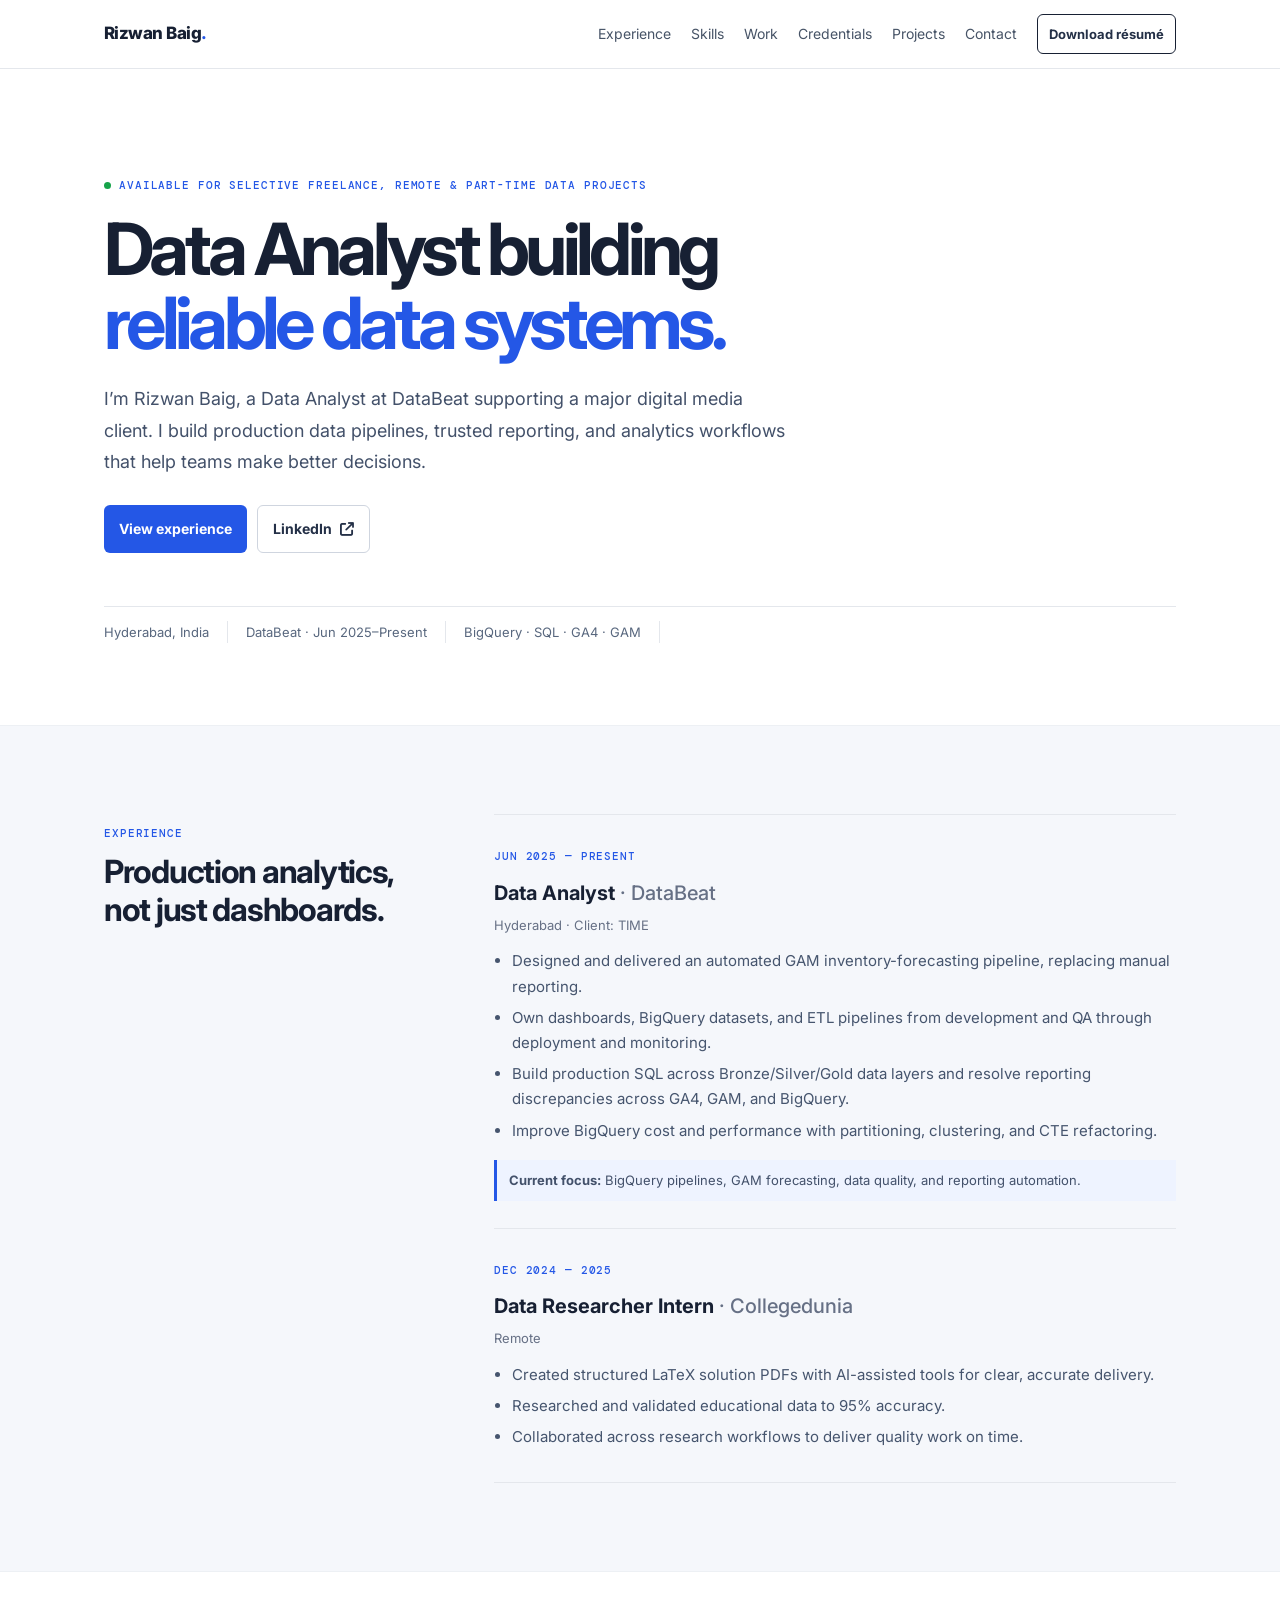
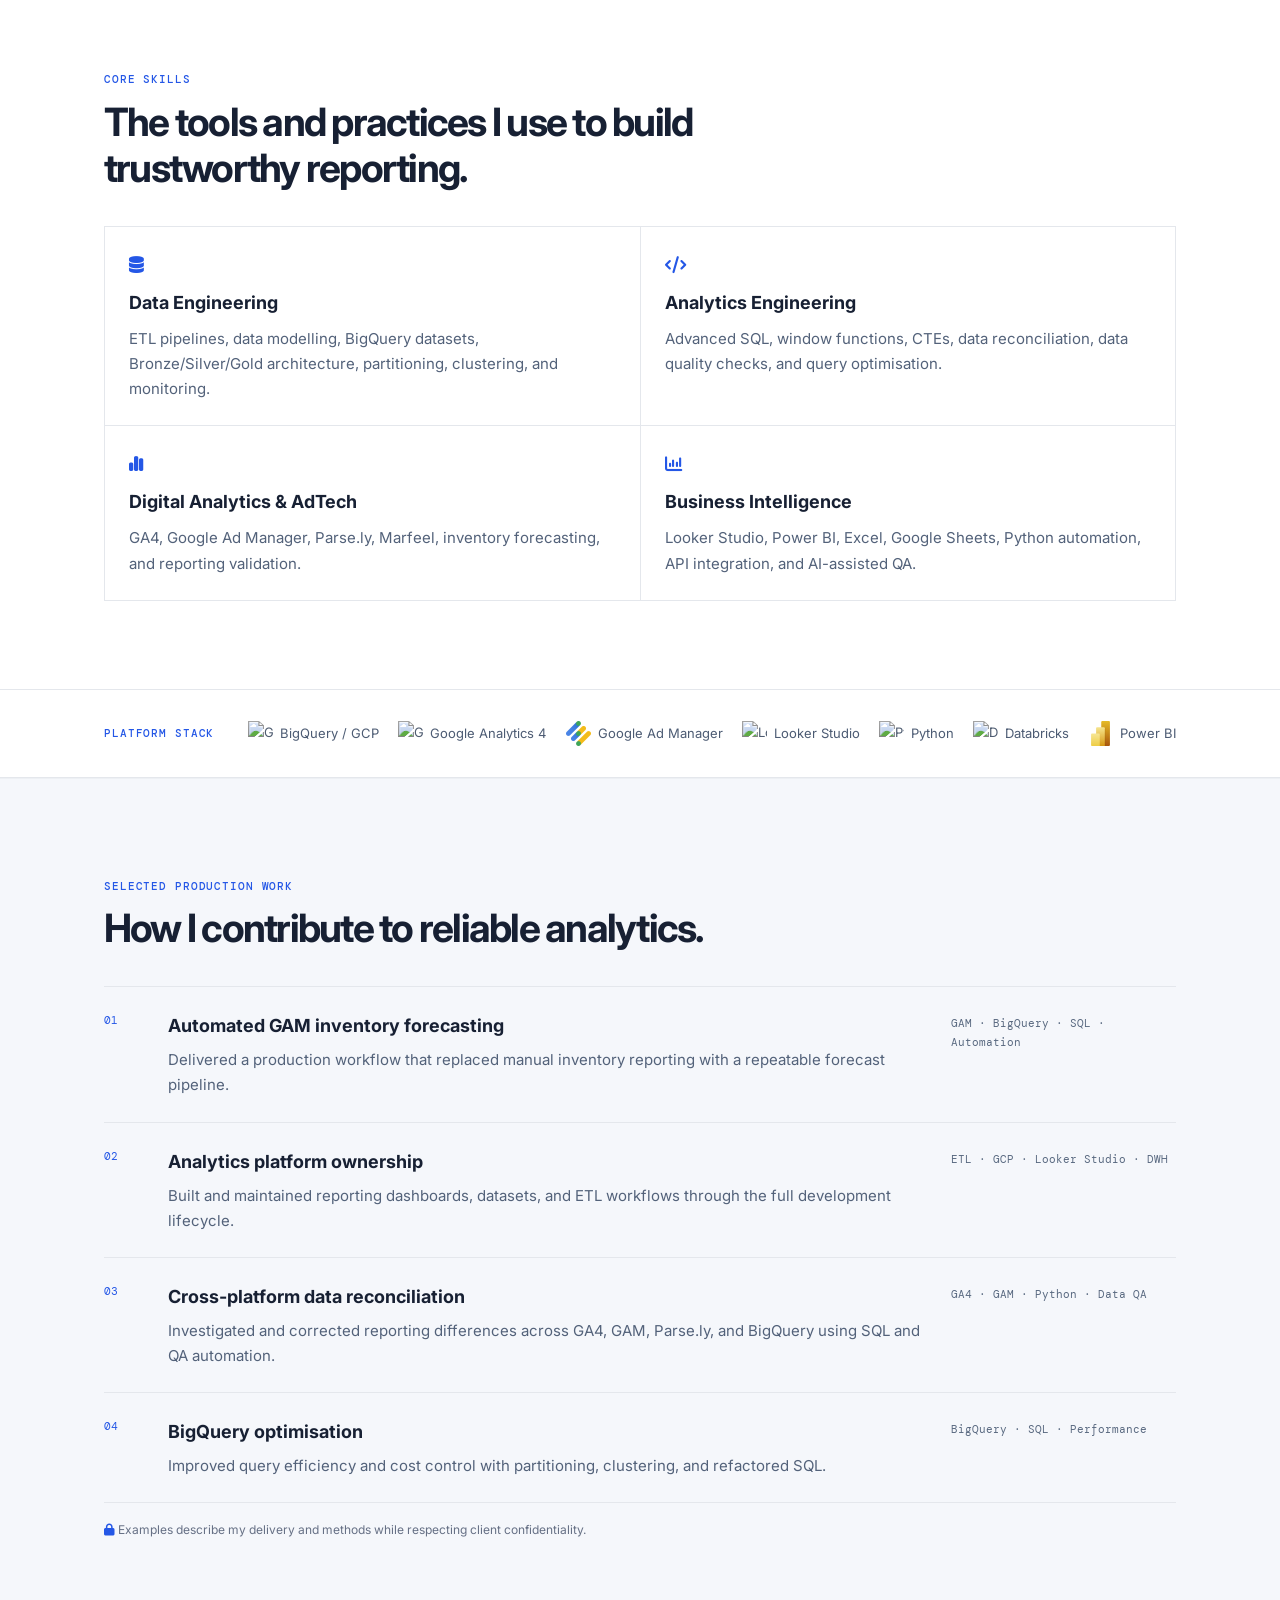
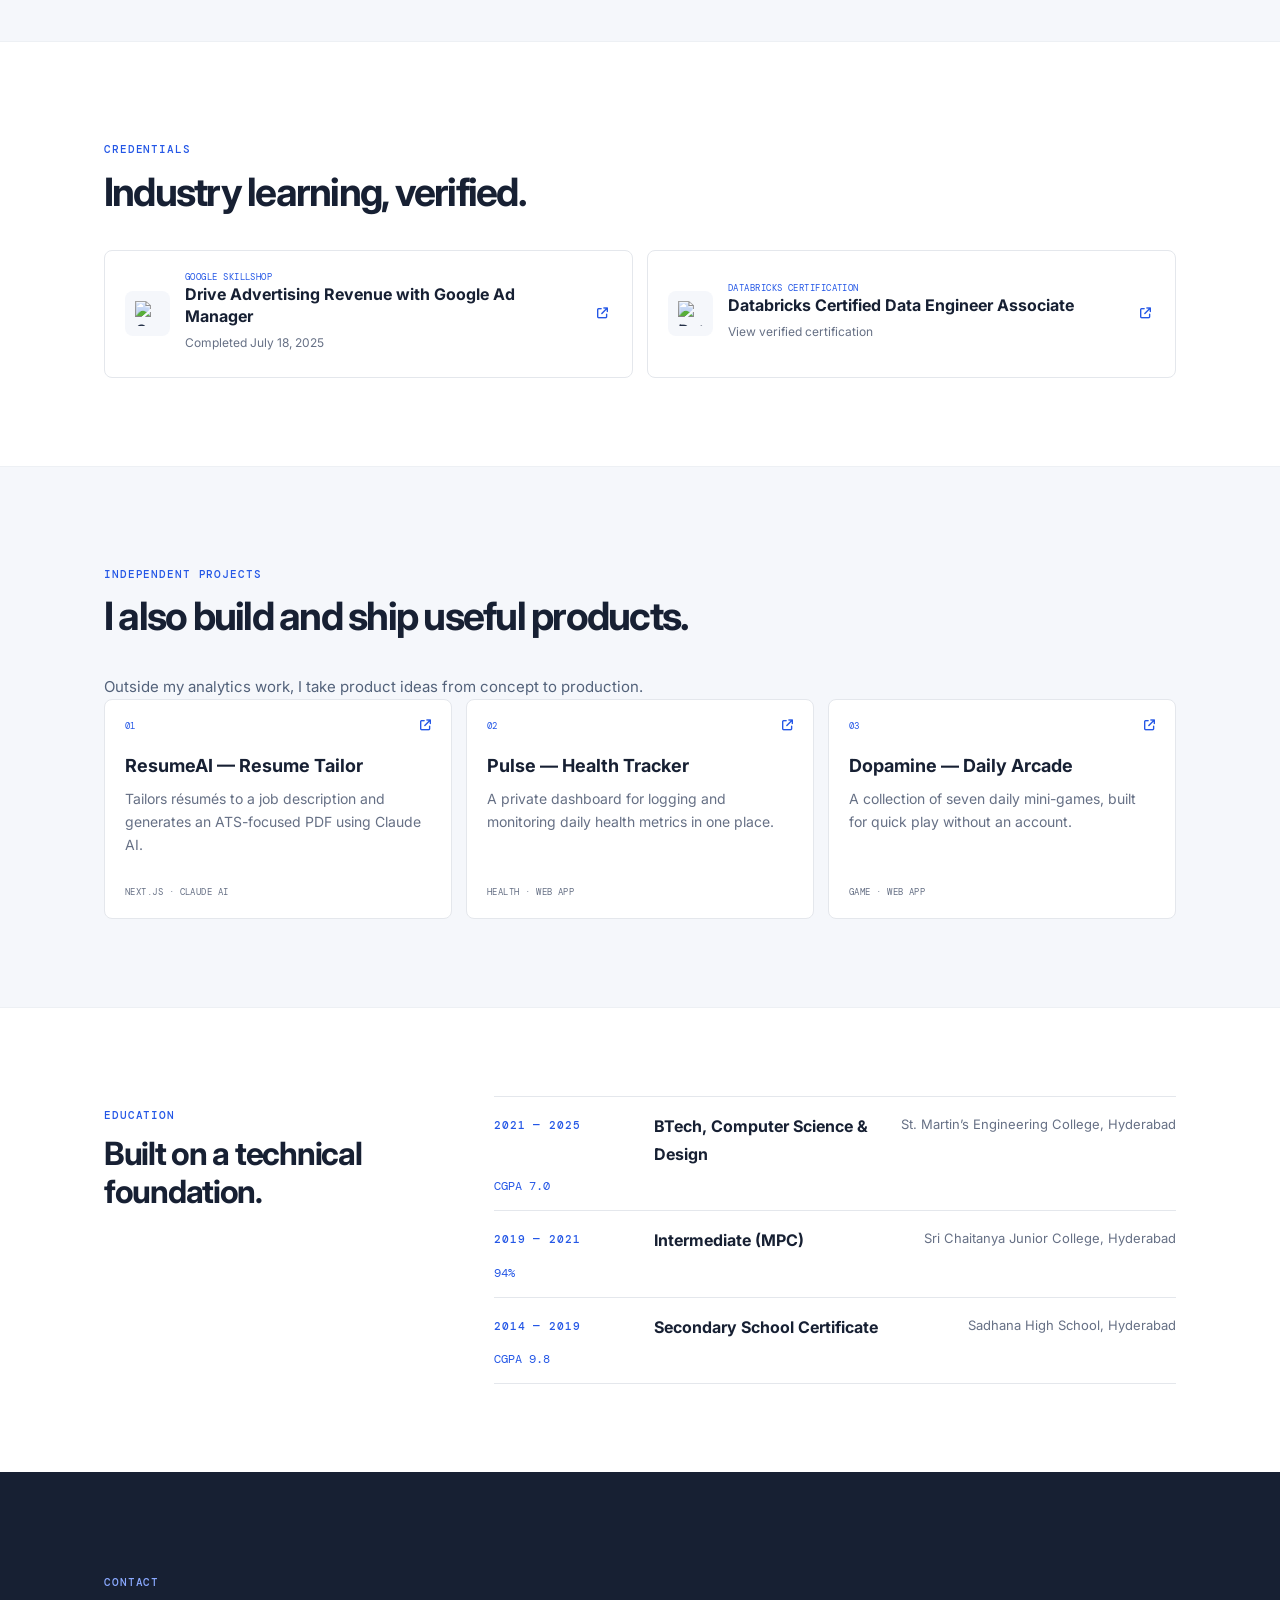
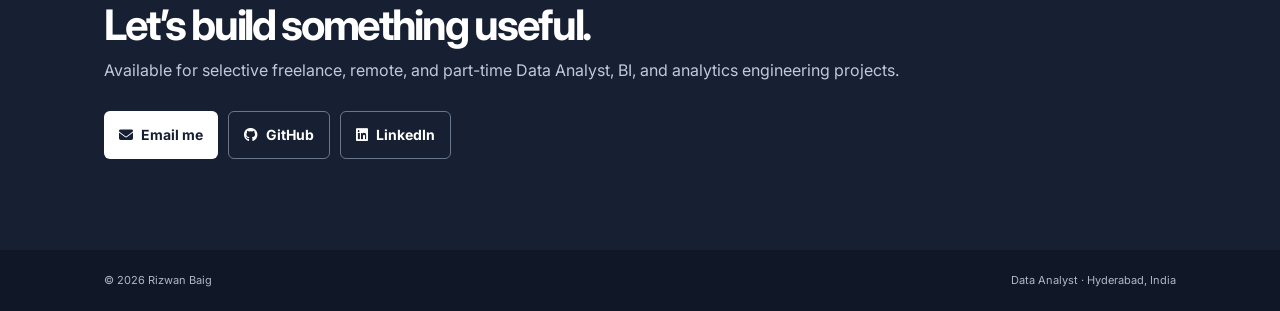
==== commit 55cf7b45: "Improve portfolio readability and platform logos" ====
--- a/index.html
+++ b/index.html
@@ -11,9 +11,10 @@
   <link rel="preconnect" href="https://fonts.gstatic.com" crossorigin>
   <link href="https://fonts.googleapis.com/css2?family=DM+Mono:wght@400;500&family=Inter:wght@400;500;600;700;800&display=swap" rel="stylesheet">
   <link rel="stylesheet" href="https://cdnjs.cloudflare.com/ajax/libs/font-awesome/6.5.2/css/all.min.css">
-  <link rel="stylesheet" href="css/professional.css">
-  <link rel="stylesheet" href="css/motion.css">
-  <link rel="stylesheet" href="css/logos.css">
+  <link rel="stylesheet" href="css/professional.css?v=6929f48">
+  <link rel="stylesheet" href="css/motion.css?v=6929f48">
+  <link rel="stylesheet" href="css/logos.css?v=6929f48">
+  <link rel="stylesheet" href="css/readability.css">
 </head>
 <body>
   <a class="skip-link" href="#main">Skip to content</a>
@@ -60,11 +61,11 @@
       <div class="container"><p class="eyebrow" id="platform-stack-heading">Platform stack</p><div class="logo-row">
         <div title="Google Cloud & BigQuery"><img src="https://cdn.simpleicons.org/googlecloud/4285F4" alt="Google Cloud"><span>BigQuery / GCP</span></div>
         <div title="Google Analytics 4"><img src="https://cdn.simpleicons.org/googleanalytics/E37400" alt="Google Analytics"><span>Google Analytics 4</span></div>
-        <div title="Google Ad Manager"><img src="https://cdn.simpleicons.org/googleadmanager/4285F4" alt="Google Ad Manager"><span>Google Ad Manager</span></div>
+        <div title="Google Ad Manager"><img src="images/google-ad-manager.png" alt="Google Ad Manager"><span>Google Ad Manager</span></div>
         <div title="Looker Studio"><img src="https://cdn.simpleicons.org/looker/4285F4" alt="Looker"><span>Looker Studio</span></div>
         <div title="Python"><img src="https://cdn.simpleicons.org/python/3776AB" alt="Python"><span>Python</span></div>
         <div title="Databricks"><img src="https://cdn.simpleicons.org/databricks/FF3621" alt="Databricks"><span>Databricks</span></div>
-        <div title="Power BI"><img src="https://cdn.simpleicons.org/powerbi/F2C811" alt="Power BI"><span>Power BI</span></div>
+        <div title="Power BI"><img src="images/power-bi.svg" alt="Power BI"><span>Power BI</span></div>
       </div></div>
     </section>
 
--- a/css/readability.css
+++ b/css/readability.css
@@ -0,0 +1,2 @@
+/* Readability pass: stronger hierarchy, larger supporting copy, and higher contrast. */
+body{font-size:17px;line-height:1.72}.nav-links>a:not(.resume-link){font-size:14px}.resume-link{font-size:13px}.availability,.eyebrow,.date,.education-list>article>p{font-size:11px;letter-spacing:.08em}.hero-copy{font-size:18px;line-height:1.75;color:#43516a}.hero-meta span{font-size:13px;color:#58677e}.two-column h2{font-size:32px}.experience-list h3{font-size:20px}.context{font-size:13px}.experience-list ul{font-size:15px;line-height:1.68;color:#46556e}.section-title{font-size:39px}.skills-grid h3{font-size:18px}.skills-grid p,.work-list div p,.section-intro{font-size:15px;line-height:1.68;color:#53627a}.work-list h3{font-size:18px}.work-list article>span,.tools{font-size:11px}.tools{color:#596980}.note{font-size:12px}.credential-copy strong{font-size:16px}.credential-copy em{font-size:12px}.project-grid h3{font-size:18px}.project-grid p{font-size:14px;line-height:1.65}.education-list h3{font-size:16px}.education-list span{font-size:13px}.education-list strong{font-size:12px}.platform-stack{padding-block:31px}.logo-row>div{font-size:13px;color:#4c5b73}.logo-row img{width:25px;height:25px}.contact>div>p:not(.eyebrow){font-size:16px;line-height:1.7}.button{font-size:14px}.current-focus{font-size:13px!important;line-height:1.6}.credential-card:hover,.project-grid>a:hover{box-shadow:0 10px 26px rgba(36,87,230,.13)}@media(max-width:760px){body{font-size:16px}.hero-copy{font-size:16px}.section-title{font-size:33px}.experience-list ul,.skills-grid p,.work-list div p,.section-intro{font-size:14px}.logo-row>div{font-size:12px}.logo-row img{width:23px;height:23px}}
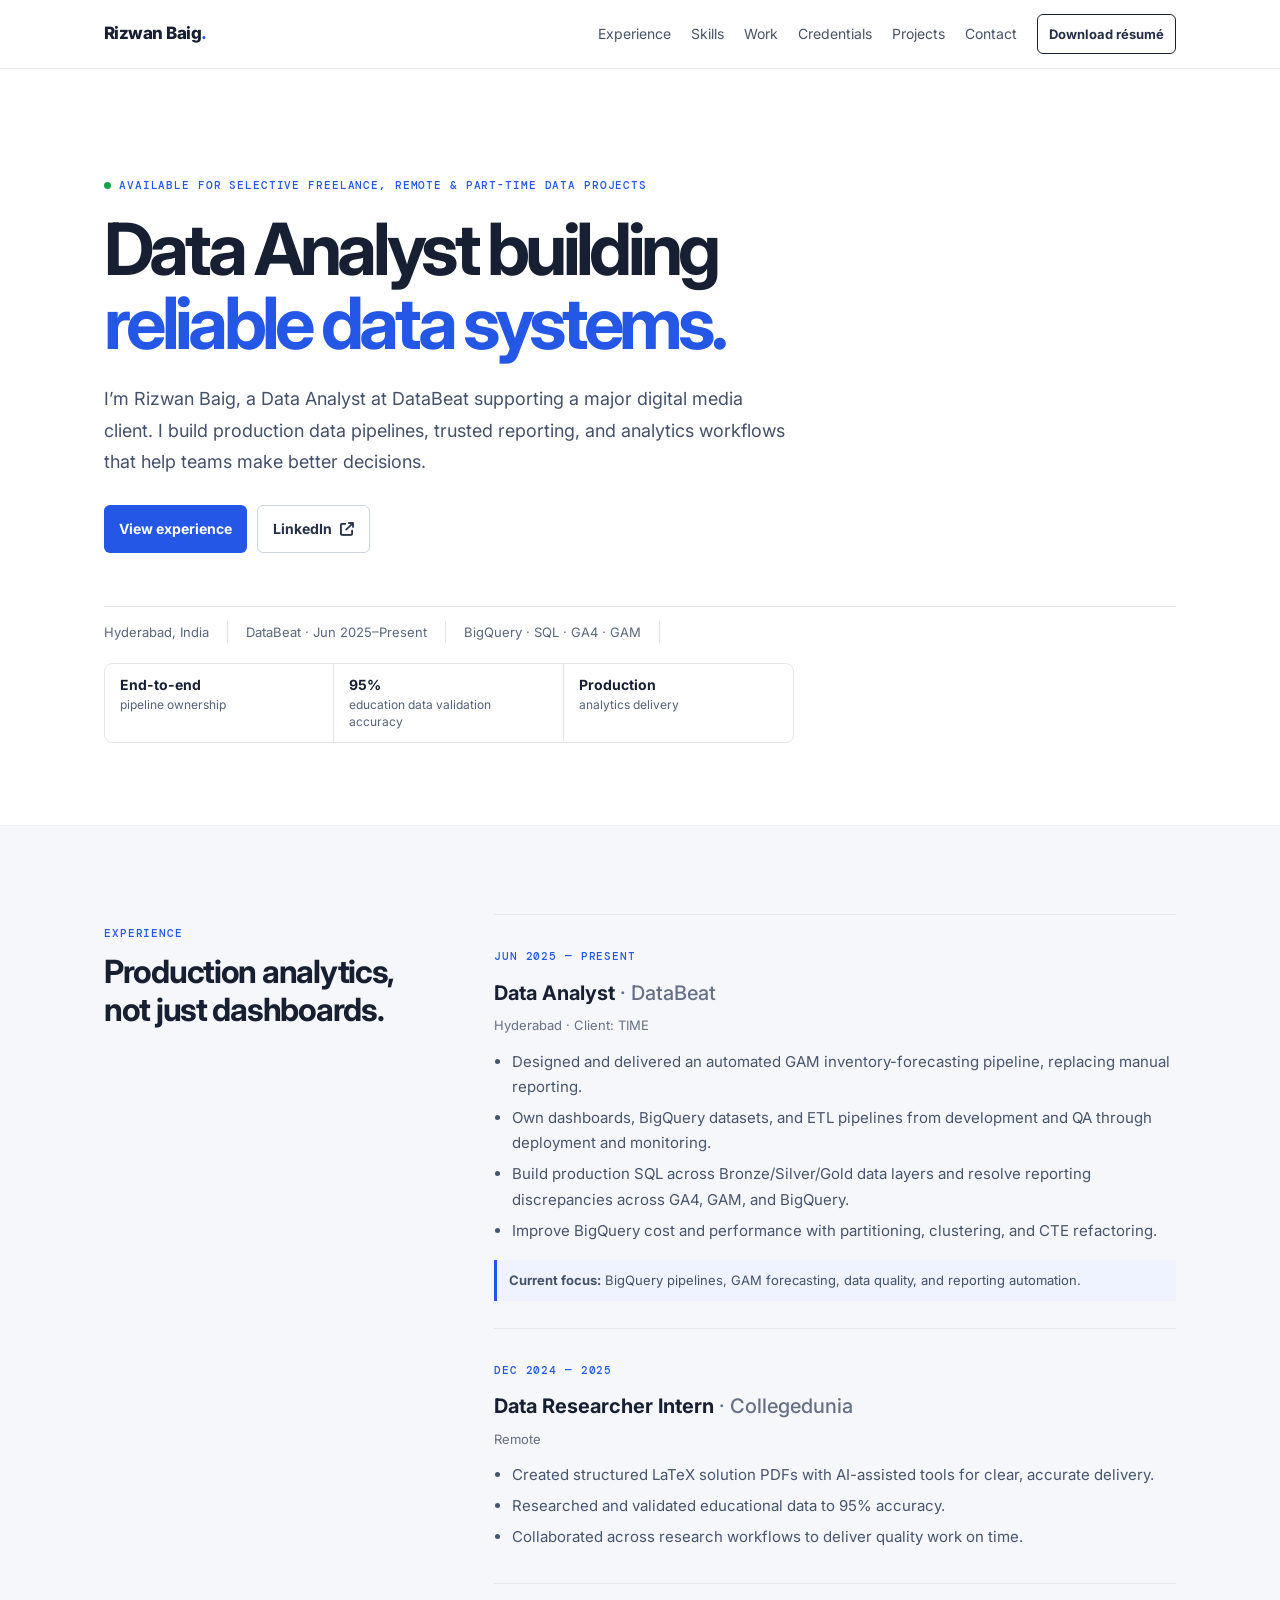
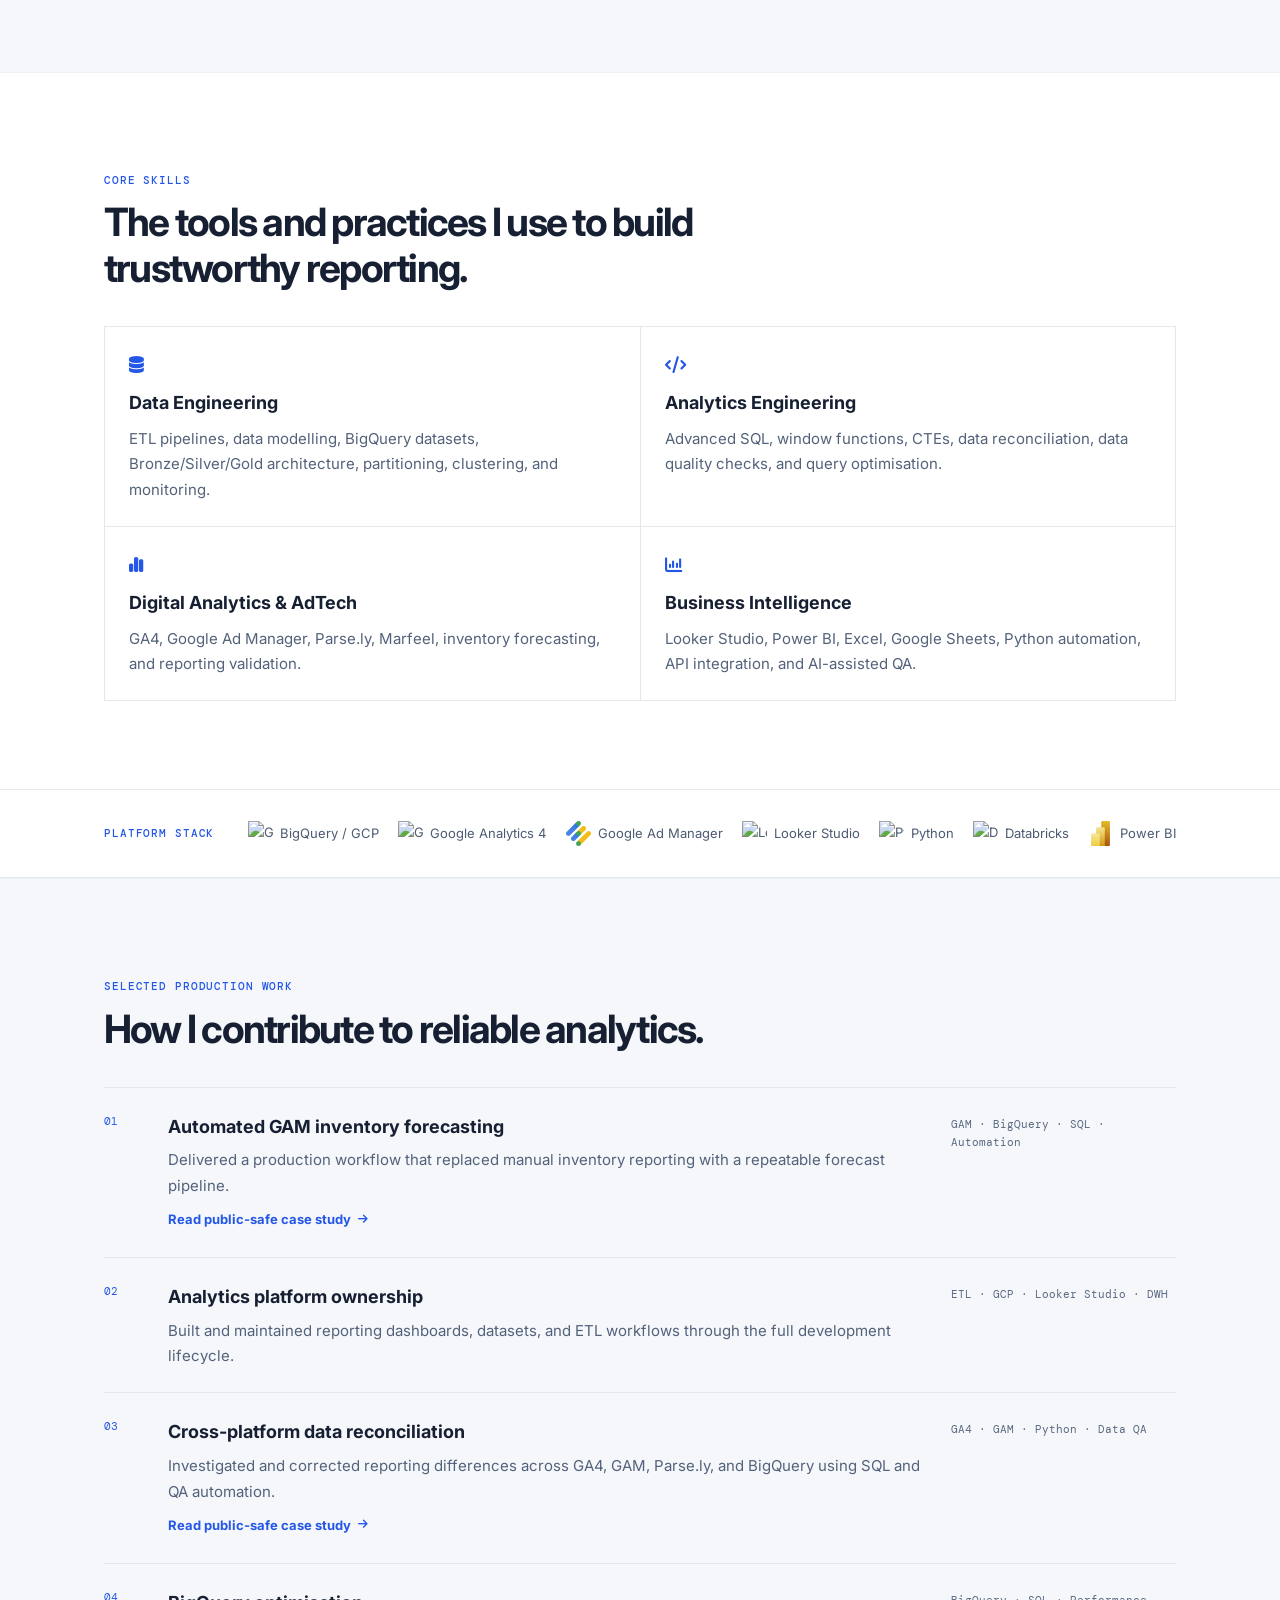
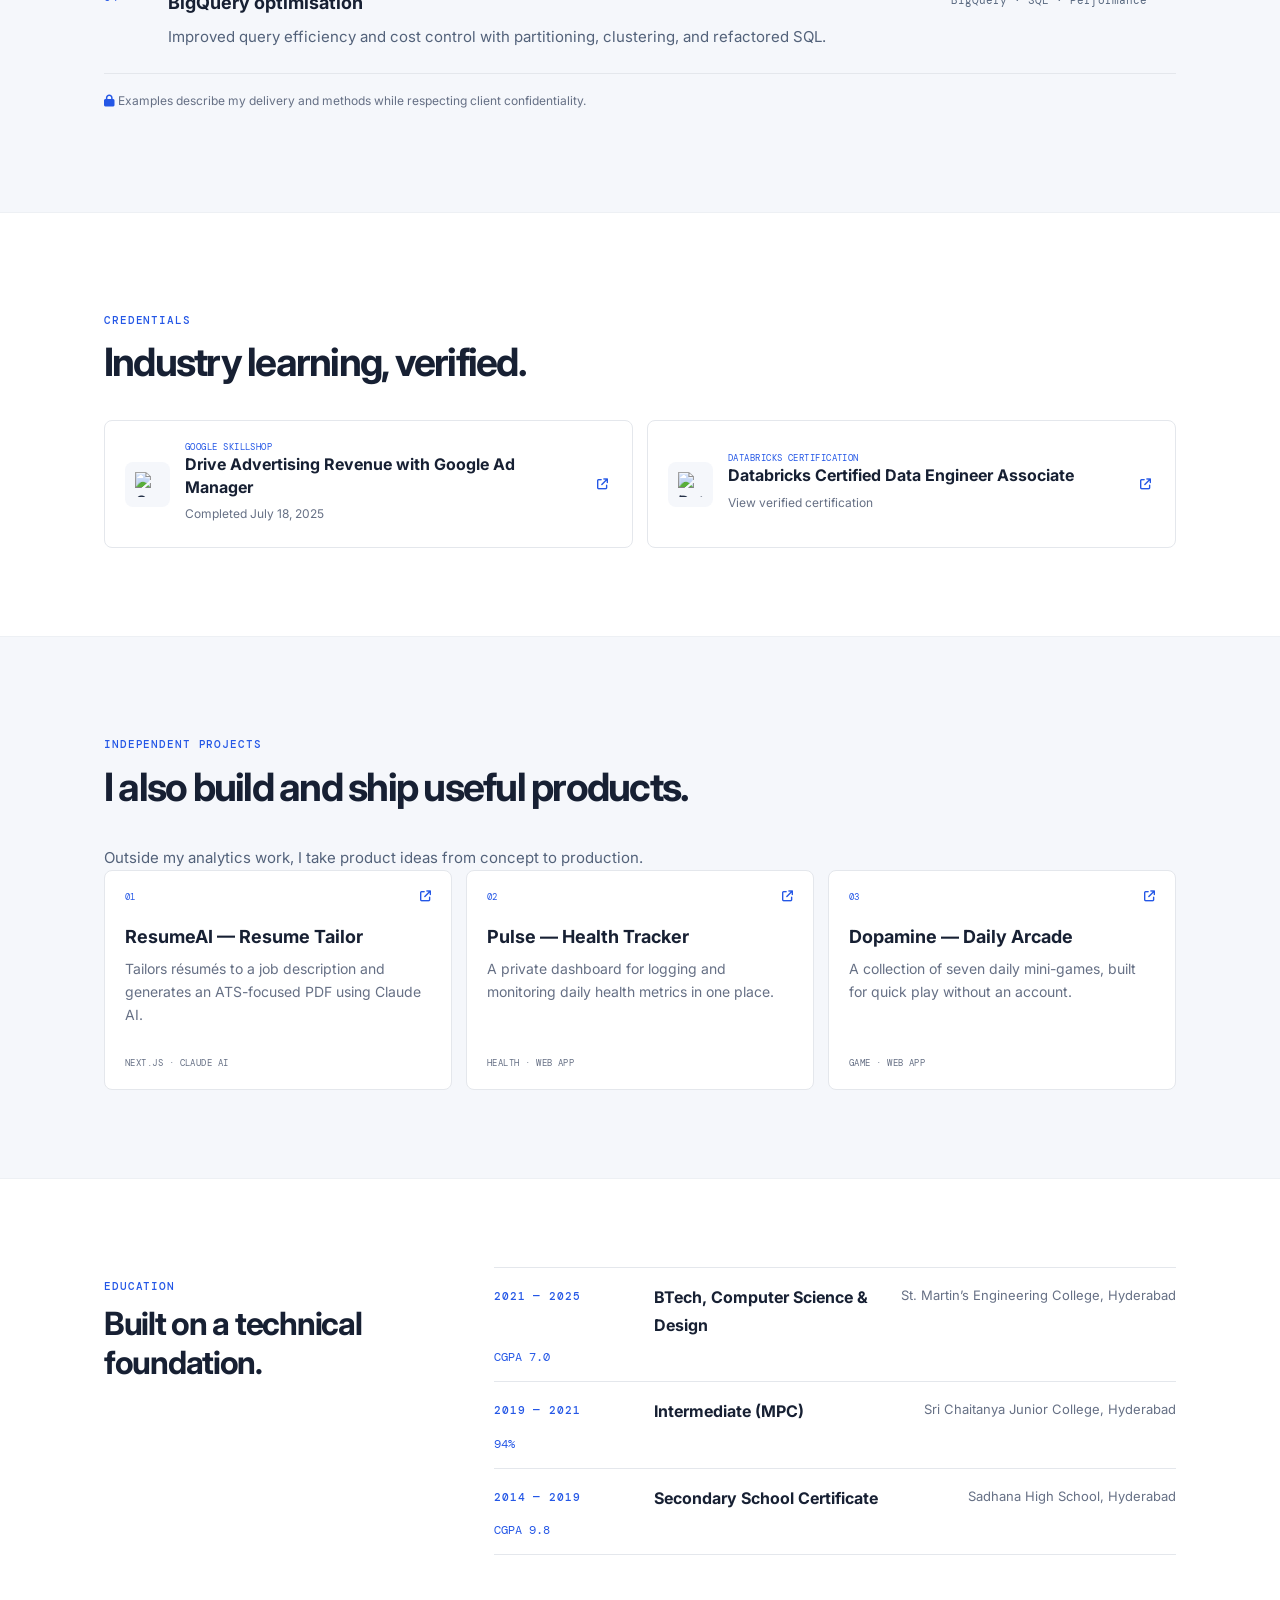
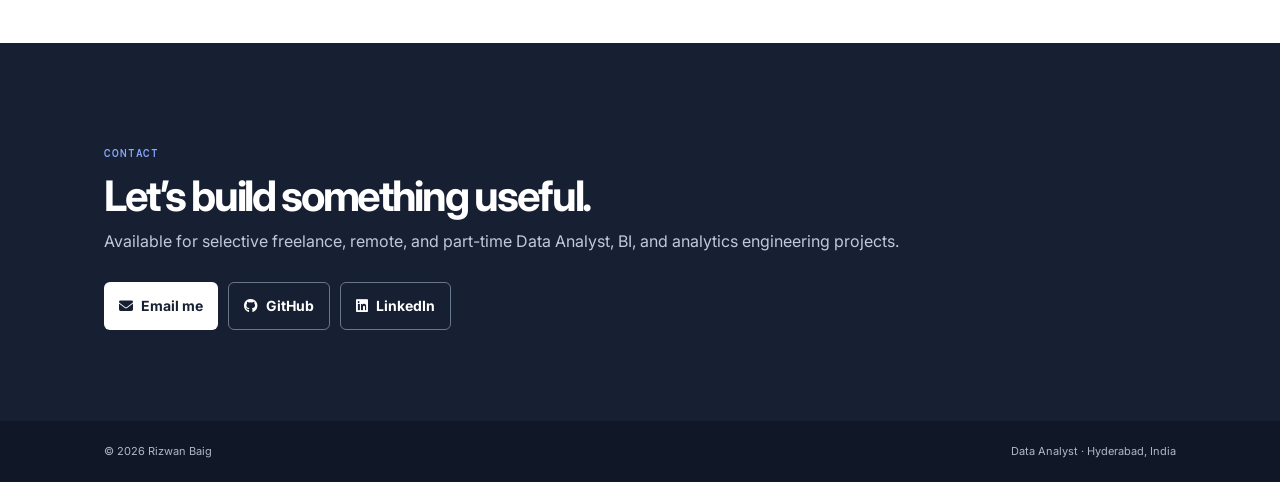
==== commit 1b072678: "Add public-safe production work case studies" ====
--- a/index.html
+++ b/index.html
@@ -4,8 +4,16 @@
   <meta charset="utf-8">
   <meta name="viewport" content="width=device-width, initial-scale=1">
   <meta name="description" content="Rizwan Baig — Data Analyst specialising in data engineering, business intelligence, BigQuery, SQL, GA4 and GAM.">
+  <meta property="og:type" content="website">
+  <meta property="og:url" content="https://rizz1406.github.io/">
   <meta property="og:title" content="Rizwan Baig — Data Analyst">
-  <meta property="og:description" content="Data Engineering · Analytics Engineering · Business Intelligence">
+  <meta property="og:description" content="Data engineering, analytics engineering, and business intelligence for reliable reporting.">
+  <meta property="og:image" content="https://rizz1406.github.io/images/og-preview.svg">
+  <meta property="og:image:alt" content="Rizwan Baig — Data Analyst portfolio">
+  <meta name="twitter:card" content="summary_large_image">
+  <meta name="twitter:title" content="Rizwan Baig — Data Analyst">
+  <meta name="twitter:description" content="Data engineering, analytics engineering, and business intelligence for reliable reporting.">
+  <meta name="twitter:image" content="https://rizz1406.github.io/images/og-preview.svg">
   <title>Rizwan Baig — Data Analyst</title>
   <link rel="preconnect" href="https://fonts.googleapis.com">
   <link rel="preconnect" href="https://fonts.gstatic.com" crossorigin>
@@ -15,6 +23,7 @@
   <link rel="stylesheet" href="css/motion.css?v=6929f48">
   <link rel="stylesheet" href="css/logos.css?v=6929f48">
   <link rel="stylesheet" href="css/readability.css">
+  <link rel="stylesheet" href="css/portfolio-upgrades.css">
 </head>
 <body>
   <a class="skip-link" href="#main">Skip to content</a>
@@ -36,6 +45,7 @@
       <p class="hero-copy">I’m Rizwan Baig, a Data Analyst at DataBeat supporting a major digital media client. I build production data pipelines, trusted reporting, and analytics workflows that help teams make better decisions.</p>
       <div class="hero-actions"><a class="button primary" href="#experience">View experience</a><a class="button secondary" href="https://www.linkedin.com/in/rizwanbaig001/" target="_blank" rel="noopener">LinkedIn <i class="fa-solid fa-arrow-up-right-from-square"></i></a></div>
       <div class="hero-meta"><span>Hyderabad, India</span><span>DataBeat · Jun 2025–Present</span><span>BigQuery · SQL · GA4 · GAM</span></div>
+      <div class="proof-points" aria-label="Professional highlights"><div><strong>End-to-end</strong><span>pipeline ownership</span></div><div><strong>95%</strong><span>education data validation accuracy</span></div><div><strong>Production</strong><span>analytics delivery</span></div></div>
     </section>
 
     <section class="section section-tint" id="experience">
@@ -71,9 +81,9 @@
 
     <section class="section section-tint" id="work">
       <div class="container"><p class="eyebrow">Selected production work</p><h2 class="section-title">How I contribute to reliable analytics.</h2><div class="work-list">
-        <article><span>01</span><div><h3>Automated GAM inventory forecasting</h3><p>Delivered a production workflow that replaced manual inventory reporting with a repeatable forecast pipeline.</p></div><p class="tools">GAM · BigQuery · SQL · Automation</p></article>
+        <article><span>01</span><div><h3>Automated GAM inventory forecasting</h3><p>Delivered a production workflow that replaced manual inventory reporting with a repeatable forecast pipeline.</p><a class="case-study-link" href="work/gam-forecasting.html">Read public-safe case study <i class="fa-solid fa-arrow-right"></i></a></div><p class="tools">GAM · BigQuery · SQL · Automation</p></article>
         <article><span>02</span><div><h3>Analytics platform ownership</h3><p>Built and maintained reporting dashboards, datasets, and ETL workflows through the full development lifecycle.</p></div><p class="tools">ETL · GCP · Looker Studio · DWH</p></article>
-        <article><span>03</span><div><h3>Cross-platform data reconciliation</h3><p>Investigated and corrected reporting differences across GA4, GAM, Parse.ly, and BigQuery using SQL and QA automation.</p></div><p class="tools">GA4 · GAM · Python · Data QA</p></article>
+        <article><span>03</span><div><h3>Cross-platform data reconciliation</h3><p>Investigated and corrected reporting differences across GA4, GAM, Parse.ly, and BigQuery using SQL and QA automation.</p><a class="case-study-link" href="work/analytics-reconciliation.html">Read public-safe case study <i class="fa-solid fa-arrow-right"></i></a></div><p class="tools">GA4 · GAM · Python · Data QA</p></article>
         <article><span>04</span><div><h3>BigQuery optimisation</h3><p>Improved query efficiency and cost control with partitioning, clustering, and refactored SQL.</p></div><p class="tools">BigQuery · SQL · Performance</p></article>
       </div><p class="note"><i class="fa-solid fa-lock"></i> Examples describe my delivery and methods while respecting client confidentiality.</p></div>
     </section>
--- a/css/portfolio-upgrades.css
+++ b/css/portfolio-upgrades.css
@@ -0,0 +1,2 @@
+/* Additional proof and case-study links. */
+.proof-points{display:grid;grid-template-columns:repeat(3,minmax(0,1fr));max-width:690px;margin-top:20px;border:1px solid var(--line);border-radius:8px;background:#fff}.proof-points>div{padding:12px 15px;border-right:1px solid var(--line)}.proof-points>div:last-child{border:0}.proof-points strong,.proof-points span{display:block}.proof-points strong{color:var(--ink);font-size:14px;line-height:1.25}.proof-points span{margin-top:2px;color:#53627a;font-size:12px;line-height:1.45}.case-study-link{display:inline-flex;gap:7px;align-items:center;margin-top:10px;color:var(--blue);font-size:13px;font-weight:700;text-decoration:none}.case-study-link:hover{text-decoration:underline}.case-study-link i{font-size:11px}@media(max-width:560px){.proof-points{grid-template-columns:1fr}.proof-points>div{border-right:0;border-bottom:1px solid var(--line)}.proof-points>div:last-child{border-bottom:0}}
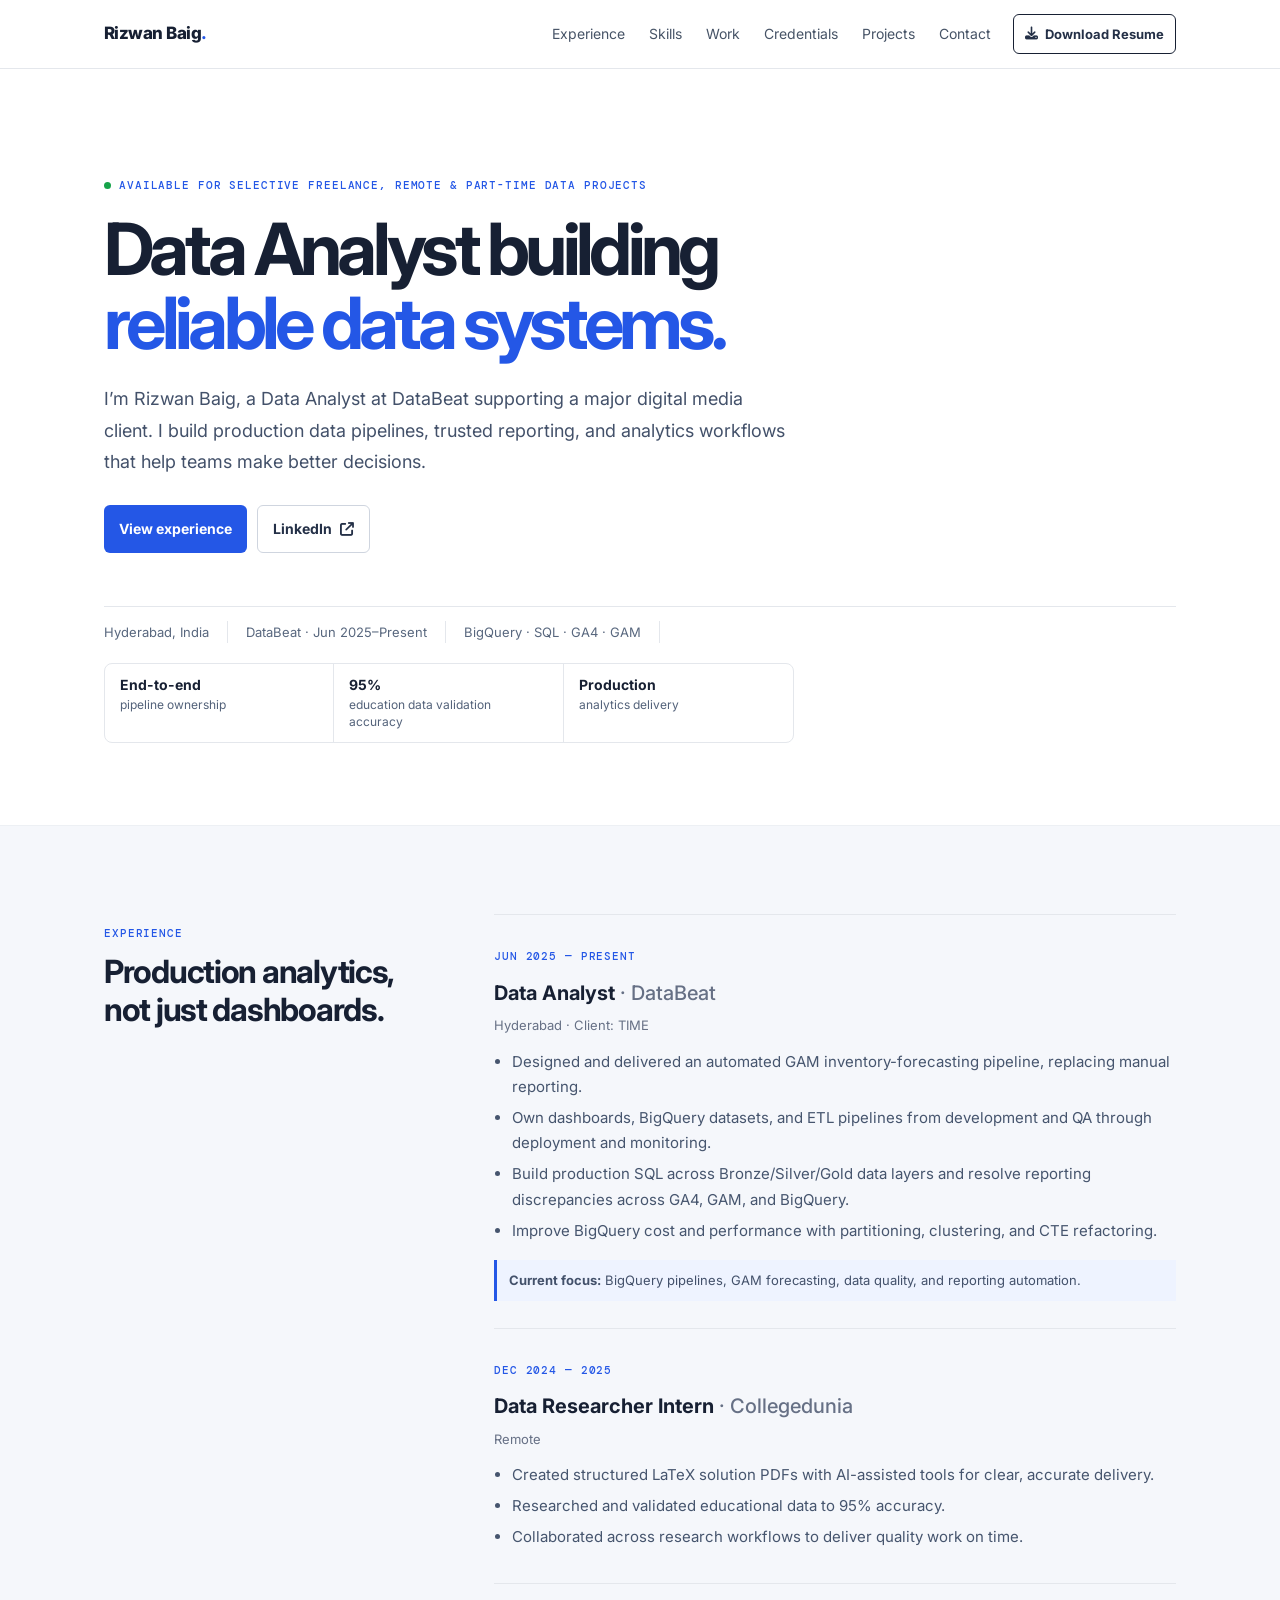
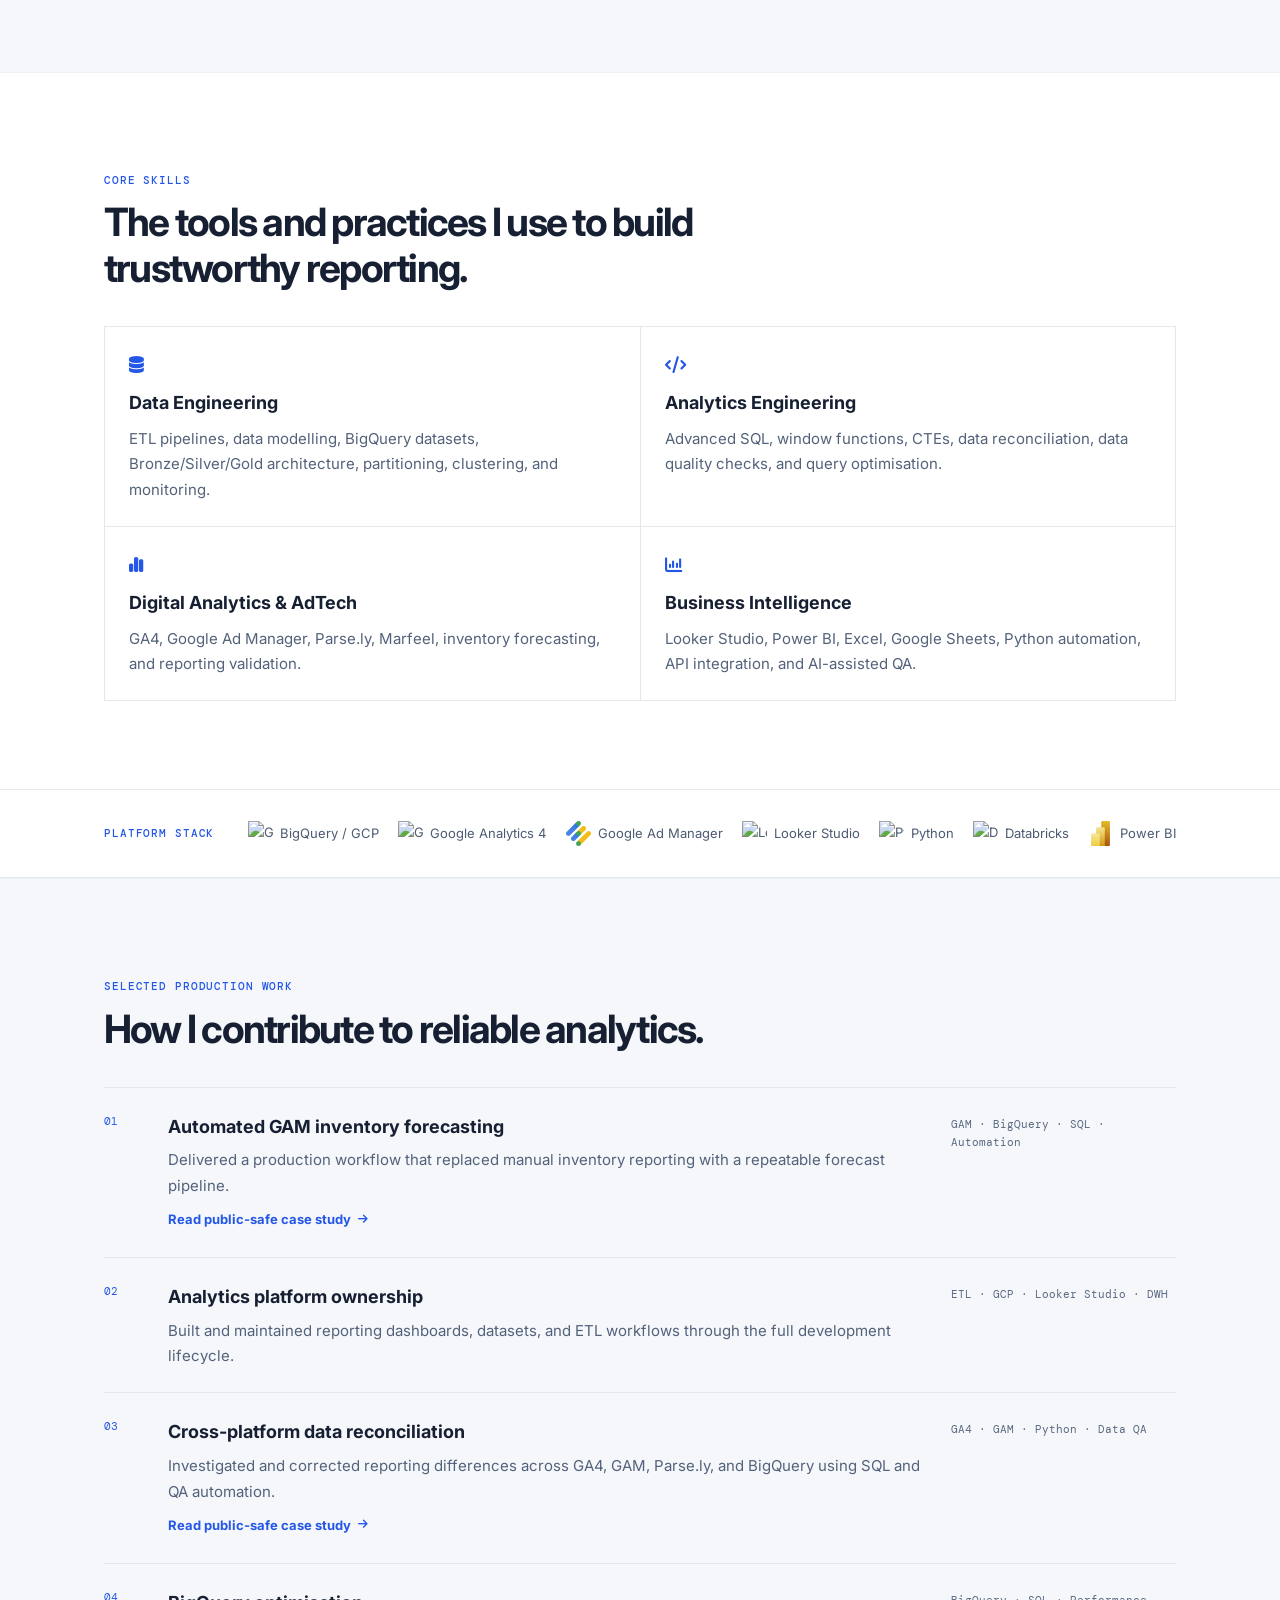
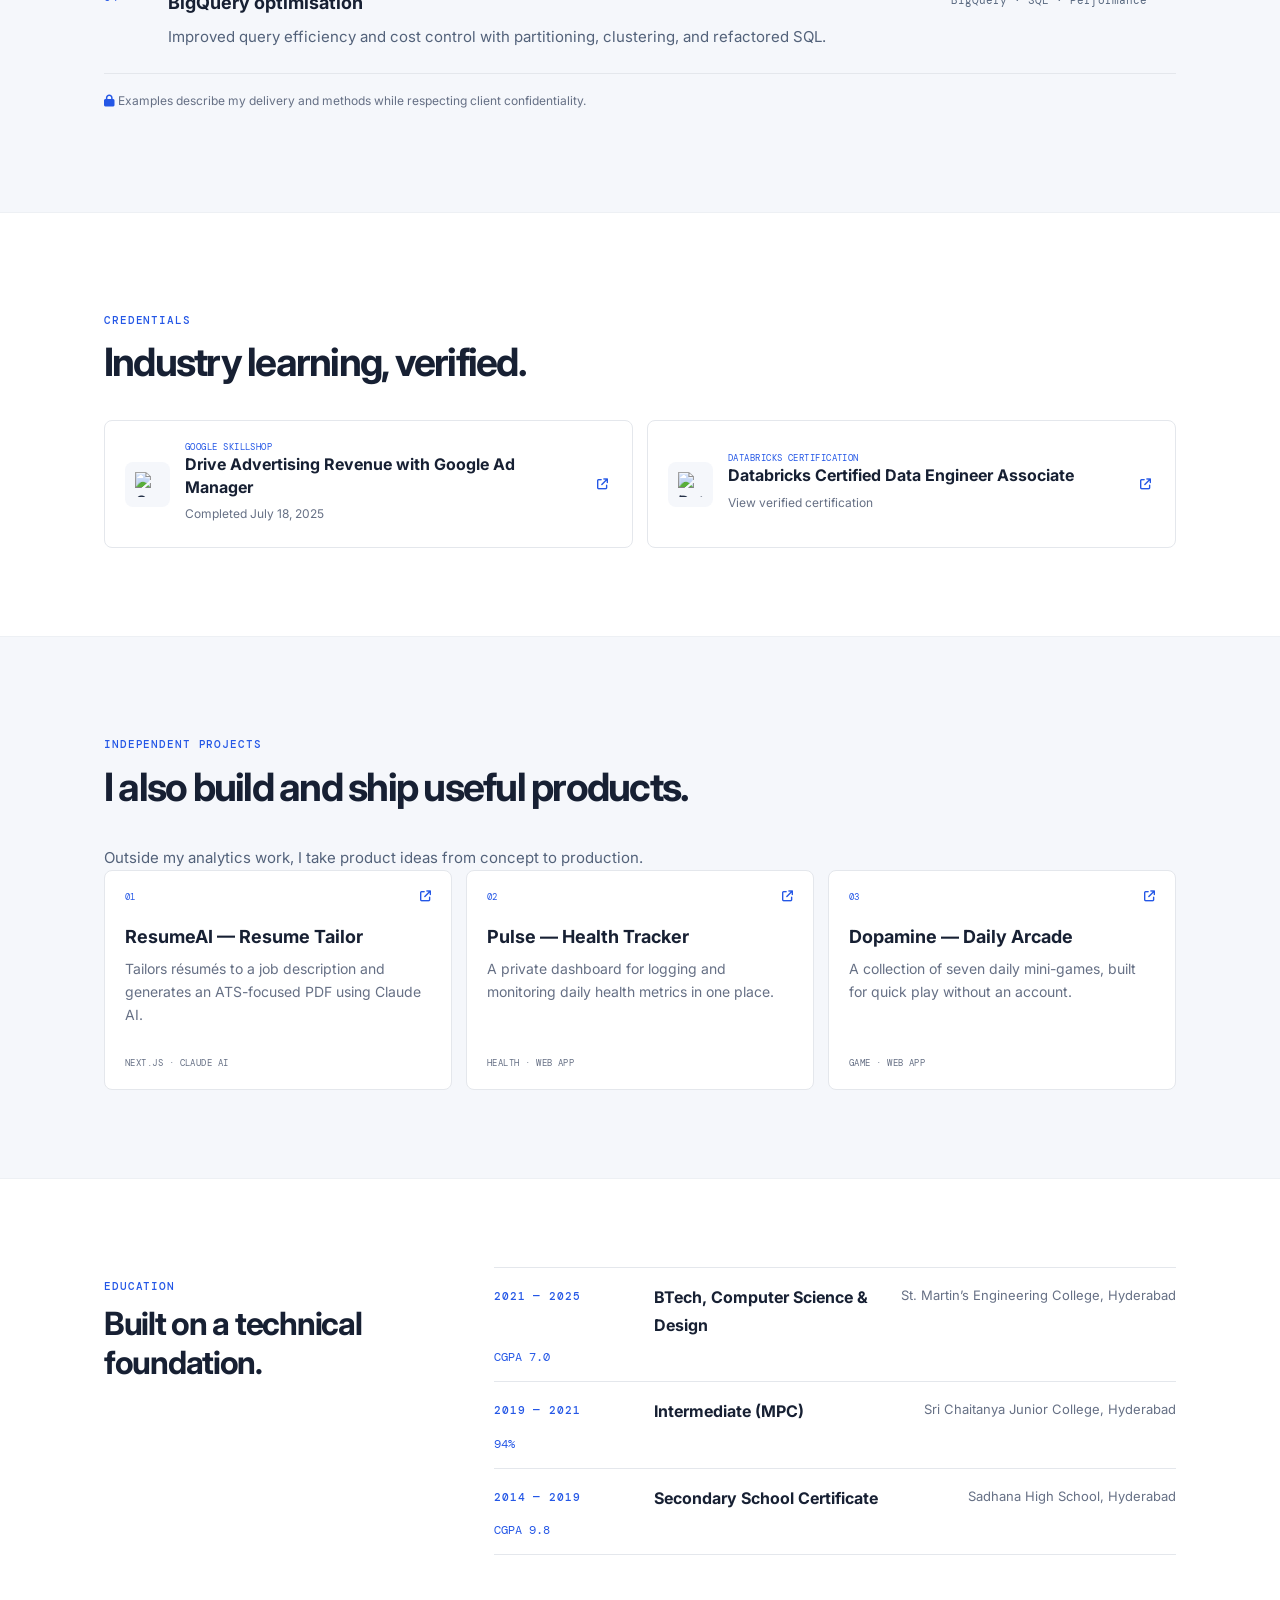
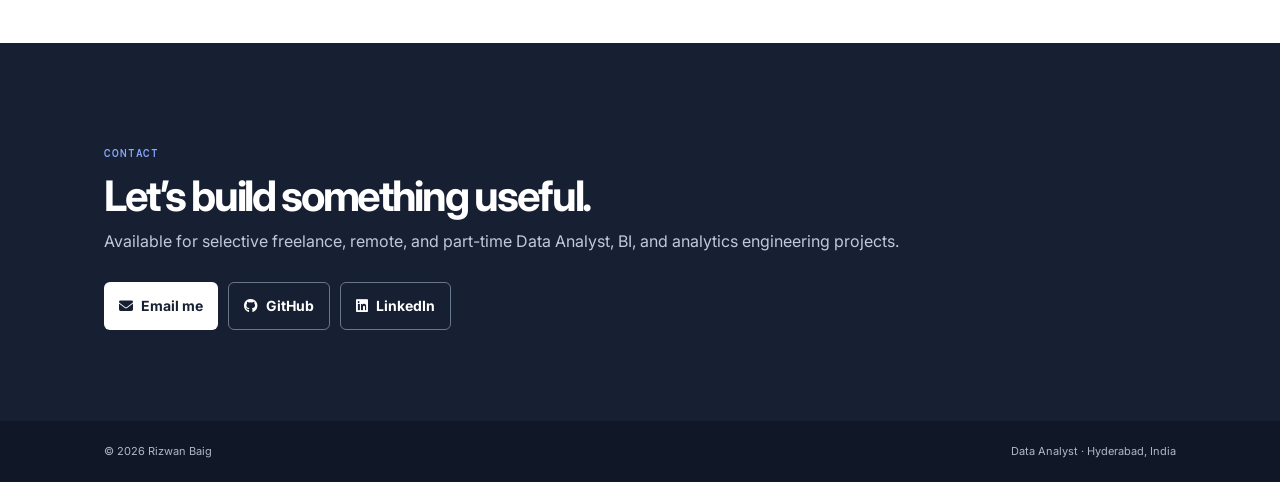
==== commit 85505901: "Polish navigation and resume download interactions" ====
--- a/index.html
+++ b/index.html
@@ -24,6 +24,7 @@
   <link rel="stylesheet" href="css/logos.css?v=6929f48">
   <link rel="stylesheet" href="css/readability.css">
   <link rel="stylesheet" href="css/portfolio-upgrades.css">
+  <link rel="stylesheet" href="css/micro-interactions.css">
 </head>
 <body>
   <a class="skip-link" href="#main">Skip to content</a>
@@ -33,7 +34,7 @@
       <button class="menu-toggle" type="button" aria-label="Open navigation" aria-expanded="false"><i class="fa-solid fa-bars"></i></button>
       <div class="nav-links">
         <a href="#experience">Experience</a><a href="#skills">Skills</a><a href="#work">Work</a><a href="#credentials">Credentials</a><a href="#projects">Projects</a><a href="#contact">Contact</a>
-        <a class="resume-link" href="https://drive.google.com/uc?export=download&id=1IJpdyp8raIT2Bq-X567glrR4Uj1juJTe">Download résumé</a>
+        <a class="resume-link" href="resume/rizwan-baig-resume.pdf" download><i class="fa-solid fa-download" aria-hidden="true"></i> Download Resume</a>
       </div>
     </nav>
   </header>
--- a/css/micro-interactions.css
+++ b/css/micro-interactions.css
@@ -0,0 +1,2 @@
+/* Small, purposeful interaction details. */
+.nav-links>a:not(.resume-link){position:relative;padding:7px 2px;border-radius:4px;transition:color .2s ease,background-color .2s ease}.nav-links>a:not(.resume-link)::after{content:"";position:absolute;right:2px;bottom:0;left:2px;height:2px;margin:0!important;border-radius:99px;background:var(--blue);transform:scaleX(0);transform-origin:left;transition:transform .24s ease}.nav-links>a:not(.resume-link):hover{color:var(--blue);background:#f1f5ff}.nav-links>a:not(.resume-link):hover::after,.nav-links>a.active:not(.resume-link)::after{transform:scaleX(1)}.resume-link{display:inline-flex;align-items:center;gap:7px;transition:transform .18s ease,box-shadow .18s ease,background-color .18s ease}.resume-link:hover{transform:translateY(-1px);background:#f8faff;box-shadow:0 4px 12px rgba(23,32,51,.12)}.button{transition:transform .18s ease,box-shadow .18s ease,background-color .18s ease,border-color .18s ease}.button:hover{transform:translateY(-2px)}.button.primary:hover{box-shadow:0 8px 18px rgba(36,87,230,.24);background:#1749d9}.button.secondary:hover{border-color:#9fb4ee;background:#f7f9ff}.skills-grid article{transition:background-color .2s ease,box-shadow .2s ease,transform .2s ease}.skills-grid article:hover{position:relative;z-index:1;background:#fff;box-shadow:0 9px 22px rgba(23,32,51,.08);transform:translateY(-2px)}.work-list article{transition:background-color .2s ease,box-shadow .2s ease}.work-list article:hover{background:#fff;box-shadow:inset 3px 0 0 var(--blue)}@media(prefers-reduced-motion:reduce){.nav-links>a:not(.resume-link),.nav-links>a:not(.resume-link)::after,.resume-link,.button,.skills-grid article,.work-list article{transition:none}.resume-link:hover,.button:hover,.skills-grid article:hover{transform:none}}
